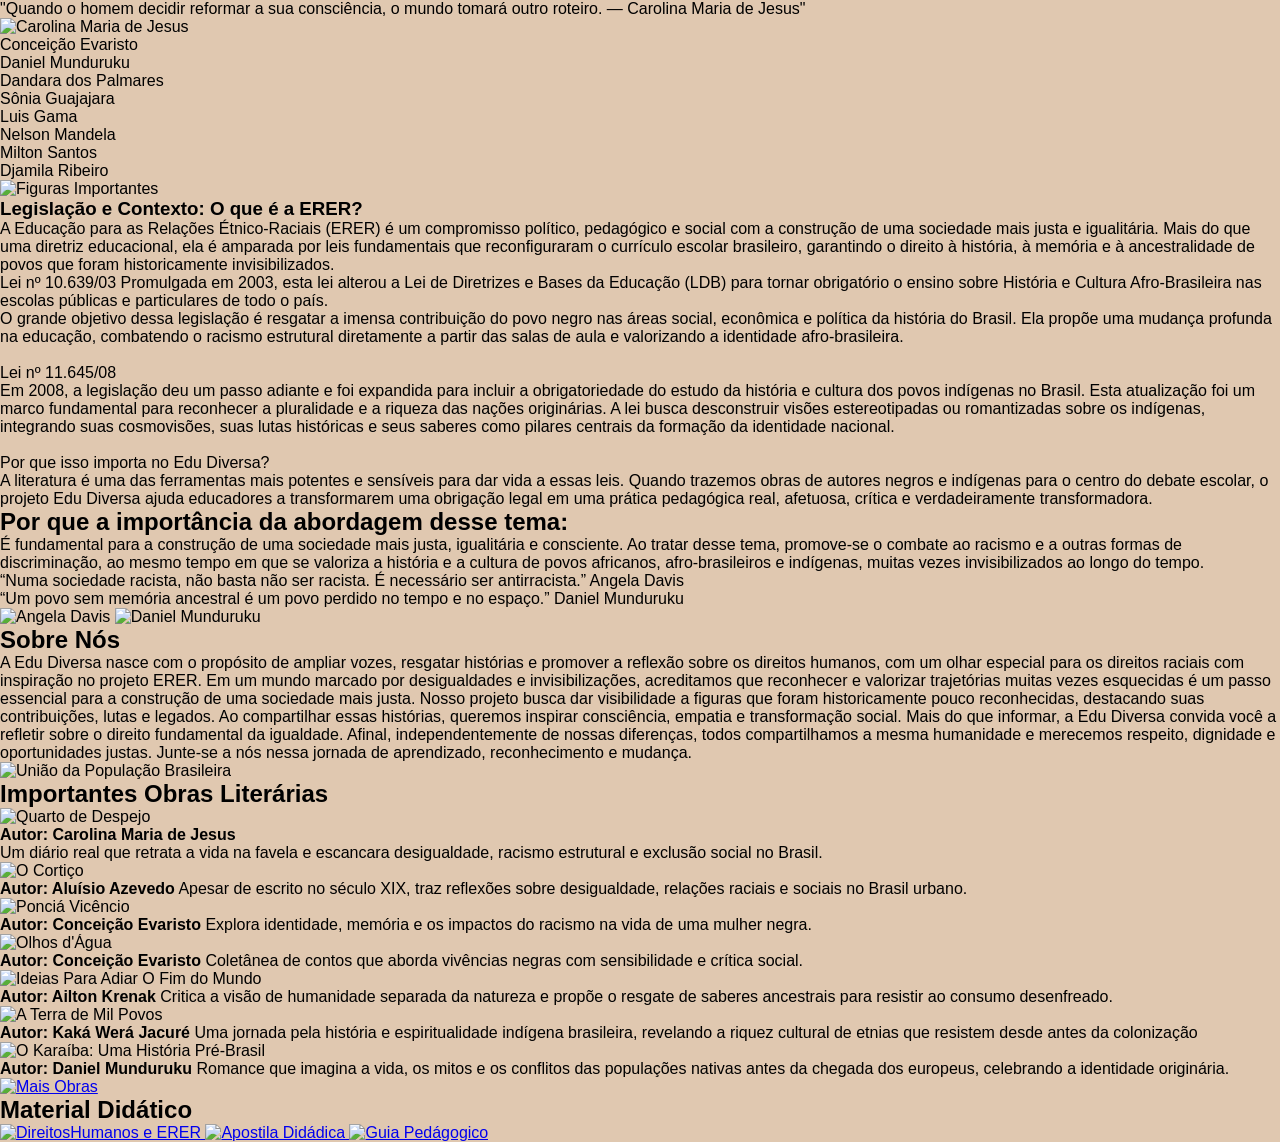
==== bodyerer.html @ 0f67802b "." ====
<!doctype html>
<html lang="pt-br">
  <head>
    <meta charset="UTF-8" />
    <meta name="viewport" content="width=device-width, initial-scale=1.0" />
    <title>Document</title>
    <link rel="stylesheet" href="css/style.css" />
  </head>

  <body>
    <header></header>
    <main>
      <!--Pessoas Importantes-->

      <section class="container">
        <div class="frase">
          <p>
            "Quando o homem decidir reformar a sua consciência, o mundo tomará
            outro roteiro. — Carolina Maria de Jesus"
          </p>
        </div>
<img src="img/carolinamariaavif.avif" alt="Carolina Maria de Jesus" />
        <div class="figurasimportantes">
          <ul class="um">
            <li>Conceição Evaristo</li>
            <li>Daniel Munduruku</li>
            <li>Dandara dos Palmares</li>
            <li>Sônia Guajajara</li>
          </ul>

          <ul class="dois">
            <li>Luis Gama</li>
            <li>Nelson Mandela</li>
            <li>Milton Santos</li>
            <li>Djamila Ribeiro</li>
          </ul>
          <img src="img/figuras-importantes.webp" alt="Figuras Importantes" />
        </div>
      </section>

      <!--Contextualizando-->
      <section class="container">
        <h3>Legislação e Contexto: O que é a ERER?</h3>
        <p>
          A Educação para as Relações Étnico-Raciais (ERER) é um compromisso
          político, pedagógico e social com a construção de uma sociedade mais
          justa e igualitária. Mais do que uma diretriz educacional, ela é
          amparada por leis fundamentais que reconfiguraram o currículo escolar
          brasileiro, garantindo o direito à história, à memória e à
          ancestralidade de povos que foram historicamente invisibilizados.<br />
          Lei nº 10.639/03 Promulgada em 2003, esta lei alterou a Lei de
          Diretrizes e Bases da Educação (LDB) para tornar obrigatório o ensino
          sobre História e Cultura Afro-Brasileira nas escolas públicas e
          particulares de todo o país.<br />
          O grande objetivo dessa legislação é resgatar a imensa contribuição do
          povo negro nas áreas social, econômica e política da história do
          Brasil. Ela propõe uma mudança profunda na educação, combatendo o
          racismo estrutural diretamente a partir das salas de aula e
          valorizando a identidade afro-brasileira.<br /><br />
          Lei nº 11.645/08<br />
          Em 2008, a legislação deu um passo adiante e foi expandida para
          incluir a obrigatoriedade do estudo da história e cultura dos povos
          indígenas no Brasil. Esta atualização foi um marco fundamental para
          reconhecer a pluralidade e a riqueza das nações originárias. A lei
          busca desconstruir visões estereotipadas ou romantizadas sobre os
          indígenas, integrando suas cosmovisões, suas lutas históricas e seus
          saberes como pilares centrais da formação da identidade nacional.<br /><br />
          Por que isso importa no Edu Diversa?<br />
          A literatura é uma das ferramentas mais potentes e sensíveis para dar
          vida a essas leis. Quando trazemos obras de autores negros e indígenas
          para o centro do debate escolar, o projeto Edu Diversa ajuda
          educadores a transformarem uma obrigação legal em uma prática
          pedagógica real, afetuosa, crítica e verdadeiramente transformadora.
        </p>

        <h2 id="abordagem">Por que a importância da abordagem desse tema:</h2>
        <p class="explica">
          É fundamental para a construção de uma sociedade mais justa,
          igualitária e consciente. Ao tratar desse tema, promove-se o combate
          ao racismo e a outras formas de discriminação, ao mesmo tempo em que
          se valoriza a história e a cultura de povos africanos,
          afro-brasileiros e indígenas, muitas vezes invisibilizados ao longo do
          tempo.
        </p>

        <p class="angela">
          “Numa sociedade racista, não basta não ser racista. É necessário ser
          antirracista.” Angela Davis
        </p>
        <p class="daniel">
          “Um povo sem memória ancestral é um povo perdido no tempo e no
          espaço.” Daniel Munduruku
        </p>

        <img src="img/angeladavis.jpg" alt="Angela Davis" />
        <img src="img/danielmunduruku.jpg" alt="Daniel Munduruku" />
      </section>

      <!--Sobre Nós-->
<section class="container">
      <div class="sobreNos">
        <h2>Sobre Nós</h2>
        <p>
          A Edu Diversa nasce com o propósito de ampliar vozes, resgatar
          histórias e promover a reflexão sobre os direitos humanos, com um
          olhar especial para os direitos raciais com inspiração no projeto
          ERER. Em um mundo marcado por desigualdades e invisibilizações,
          acreditamos que reconhecer e valorizar trajetórias muitas vezes
          esquecidas é um passo essencial para a construção de uma sociedade
          mais justa. Nosso projeto busca dar visibilidade a figuras que foram
          historicamente pouco reconhecidas, destacando suas contribuições,
          lutas e legados. Ao compartilhar essas histórias, queremos inspirar
          consciência, empatia e transformação social. Mais do que informar, a
          Edu Diversa convida você a refletir sobre o direito fundamental da
          igualdade. Afinal, independentemente de nossas diferenças, todos
          compartilhamos a mesma humanidade e merecemos respeito, dignidade e
          oportunidades justas. Junte-se a nós nessa jornada de aprendizado,
          reconhecimento e mudança.
        </p>
      </div>

      <img src="img/união.jpg" alt="União da População Brasileira" />
</section>
      <!--Livros-->
<section class="container">
      <h2 id="titulo">Importantes Obras Literárias</h2>
      
        <div class="obras-literarias">
          <div class="imagens-obras">
            <img src="img/image3.jpg" alt="Quarto de Despejo" />
            <p>
              <strong>Autor: Carolina Maria de Jesus</strong><br />
              Um diário real que retrata a vida na favela e escancara
              desigualdade, racismo estrutural e exclusão social no Brasil.
            </p>

            <img src="img/image4.jpg" alt="O Cortiço" />
            <p>
              <strong>Autor: Aluísio Azevedo</strong> Apesar de escrito no
              século XIX, traz reflexões sobre desigualdade, relações raciais e
              sociais no Brasil urbano.
            </p>

            <img src="img/image7.jpg" alt="Ponciá Vicêncio" />
            <p>
              <strong>Autor: Conceição Evaristo</strong> Explora identidade,
              memória e os impactos do racismo na vida de uma mulher negra.
            </p>

            <img src="img/image6.jpg" alt="Olhos d'Água" />
            <p>
              <strong>Autor: Conceição Evaristo</strong> Coletânea de contos que
              aborda vivências negras com sensibilidade e crítica social.
            </p>

            <img src="img/image8.jpg" alt="Ideias Para Adiar O Fim do Mundo" />
            <p>
              <strong>Autor: Ailton Krenak </strong> Critica a visão de
              humanidade separada da natureza e propõe o resgate de saberes
              ancestrais para resistir ao consumo desenfreado.
            </p>

            <img src="img/image9.jpg" alt="A Terra de Mil Povos" />
            <p>
              <strong>Autor: Kaká Werá Jacuré</strong> Uma jornada pela história
              e espiritualidade indígena brasileira, revelando a riquez cultural
              de etnias que resistem desde antes da colonização
            </p>

            <img
              src="img/image10.jpg"
              alt="O Karaíba: Uma História Pré-Brasil"
            />

            <p>
              <strong>Autor: Daniel Munduruku</strong>
              Romance que imagina a vida, os mitos e os conflitos das populações
              nativas antes da chegada dos europeus, celebrando a identidade
              originária.
            </p>

            <a href="#" target="_blank">
              <img src="img/MaisObras.jpg" alt="Mais Obras" />
            </a>
          </div>

          <div class="materialdidatico">
            <h2>Material Didático</h2>

            <a href="#" target="_blank">
              <img
                src="img/Direitos_humanos_ERER.png"
                alt="DireitosHumanos e ERER"
              />
            </a>

            <a href="#" target="_blank">
              <img src="img/Material-didadico.png" alt="Apostila Didádica" />
            </a>

            <a href="#" target="_blank">
              <img src="img/Guia_pedagogico.png" alt="Guia Pedágogico" />
            </a>
          </div>
        </div>
      </section>
    </main>
    <footer></footer>
  </body>
</html>
---- css/style.css ----
@import url('https://fonts.googleapis.com/css2?family=Oswald:wght@200..700&family=Roboto+Slab:wght@100..900&display=swap');

:root {
      --color-black: #000000;
  --color-primary: #C9723C;
  --color-primary-dark: #E0C8B0;
  --color-text-light: rgba(255, 255, 255, 0.85);
  --color-border-light: rgba(255, 255, 255, 0.25);
  --color-overlay: rgba(0, 0, 0, 0.55);
  --color-menu-bg: #C9723C;
  --color-hover: #ffffff;

  --container-width: 92%;
  --container-max-width: 1680px;

  --space-xs: 10px;
  --space-sm: 14px;
  --space-md: 18px;
  --space-lg: 24px;
  --space-xl: 56px;

  --icon-size: 48px;
  --logo-width: 140px;
  --hero-max-width: 980px;
  --line-width: 40px;
  --menu-width: 280px;
  --radius-full: 999px;

  --transition-fast: 0.3s ease;
  --transition-normal: 0.4s ease;

  --icon-size: 36px;
  --space-md: 12px;
}

* {
    margin: 0;
    padding: 0;
    box-sizing: border-box;
}

body {
    font-family: Arial, Helvetica, sans-serif;
    background-color: var(--color-primary-dark);
}

.topo {
    padding: 16px 32px;
  background: linear-gradient(to right,#e2ad8c, #C9723C);
}

.topo-logo{
    display: flex;
    justify-content: center;
    text-align: center;
}

.topo-logo img{
    width: 100px;
}

.topo-social,
.topo-acoes-lista {
    list-style: none;
    display: flex;
    align-items: center;
    padding: 0;
    margin: 0;
    gap: var(--space-xl);
}

.topo-acoes {
    justify-content: flex-end;
    gap: var(--space-sm);
    position: absolute;
    top: 50px;
    right: 80px;
    font-size: 26px;
    cursor:pointer;
    transition: var(--transition-fast);
}

.topo-icone {
    color: #E0C8B0;

}

#topo-icone {
    position: absolute;
    left: -1300px;
    top: 10px;
     font-size: 30px;
}

.topo-icone:hover {
    color: var(--color-hover);
    transform: translateY(2px);
}


/*BANNER*/
.banner {
    background-image: url('../img/Banner.jpg');
    background-position:center;
    background-size: cover;
    background-repeat: no-repeat;
    height: 800px;
    width: 100%;
    display: flex;
    align-items: center;
    justify-content: center;
}

.banner-titulo-destaque {
    color: #E0C8B0;
}

.banner-social{
      justify-content: flex-end;
    gap: var(--space-sm);
    position: absolute;
    bottom: 50px;
    right: 80px;
    font-size: 30px;
    cursor:pointer;
    transition: var(--transition-fast);
    
}

.banner-social-lista {
   list-style: none;
    display: flex;
    align-items: center;
    padding: 0;
    margin: 0;
    gap: var(--space-xl);
}

.banner-icone {
    color: #C9723C;
    border: 2px solid #C9723C;
    border-radius: 50%;
    padding: 5px;
}

.banner-icone:hover {
    color: var(--color-hover);
    transform: translateY(2px);
}
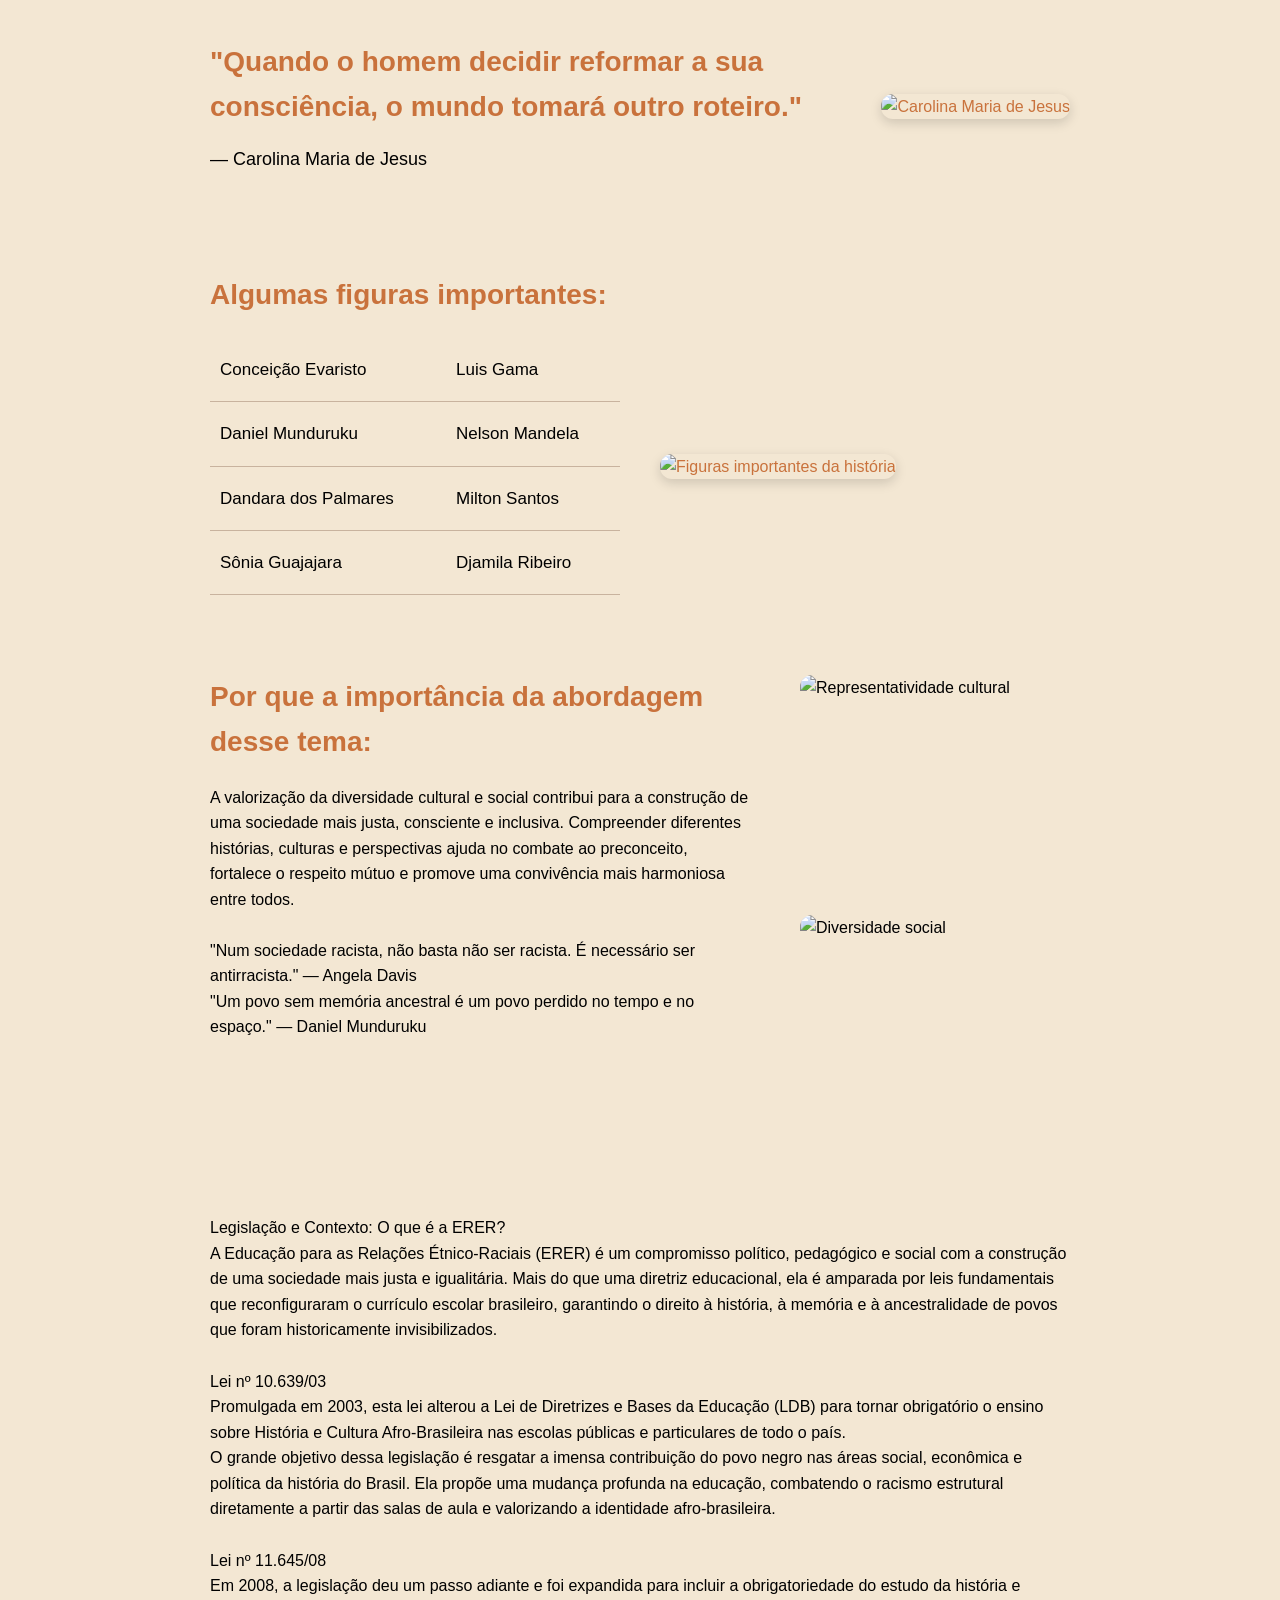
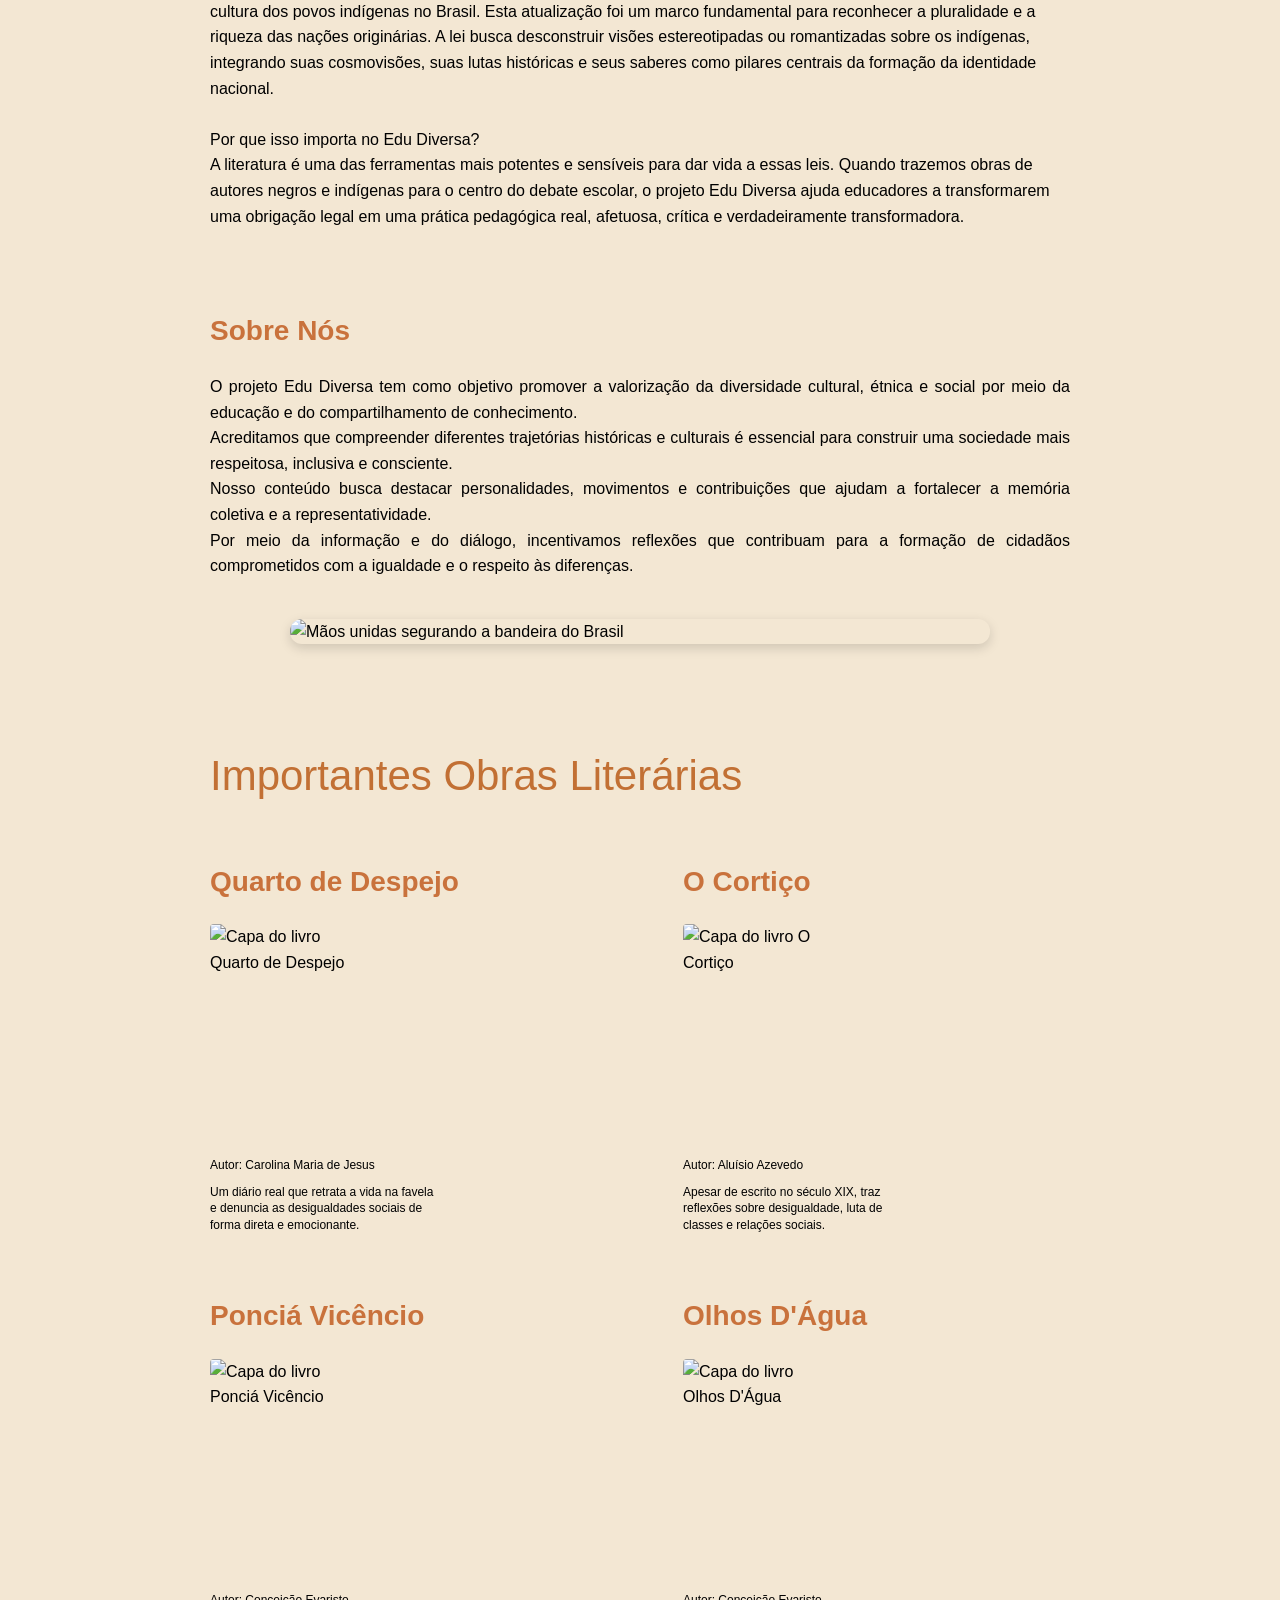
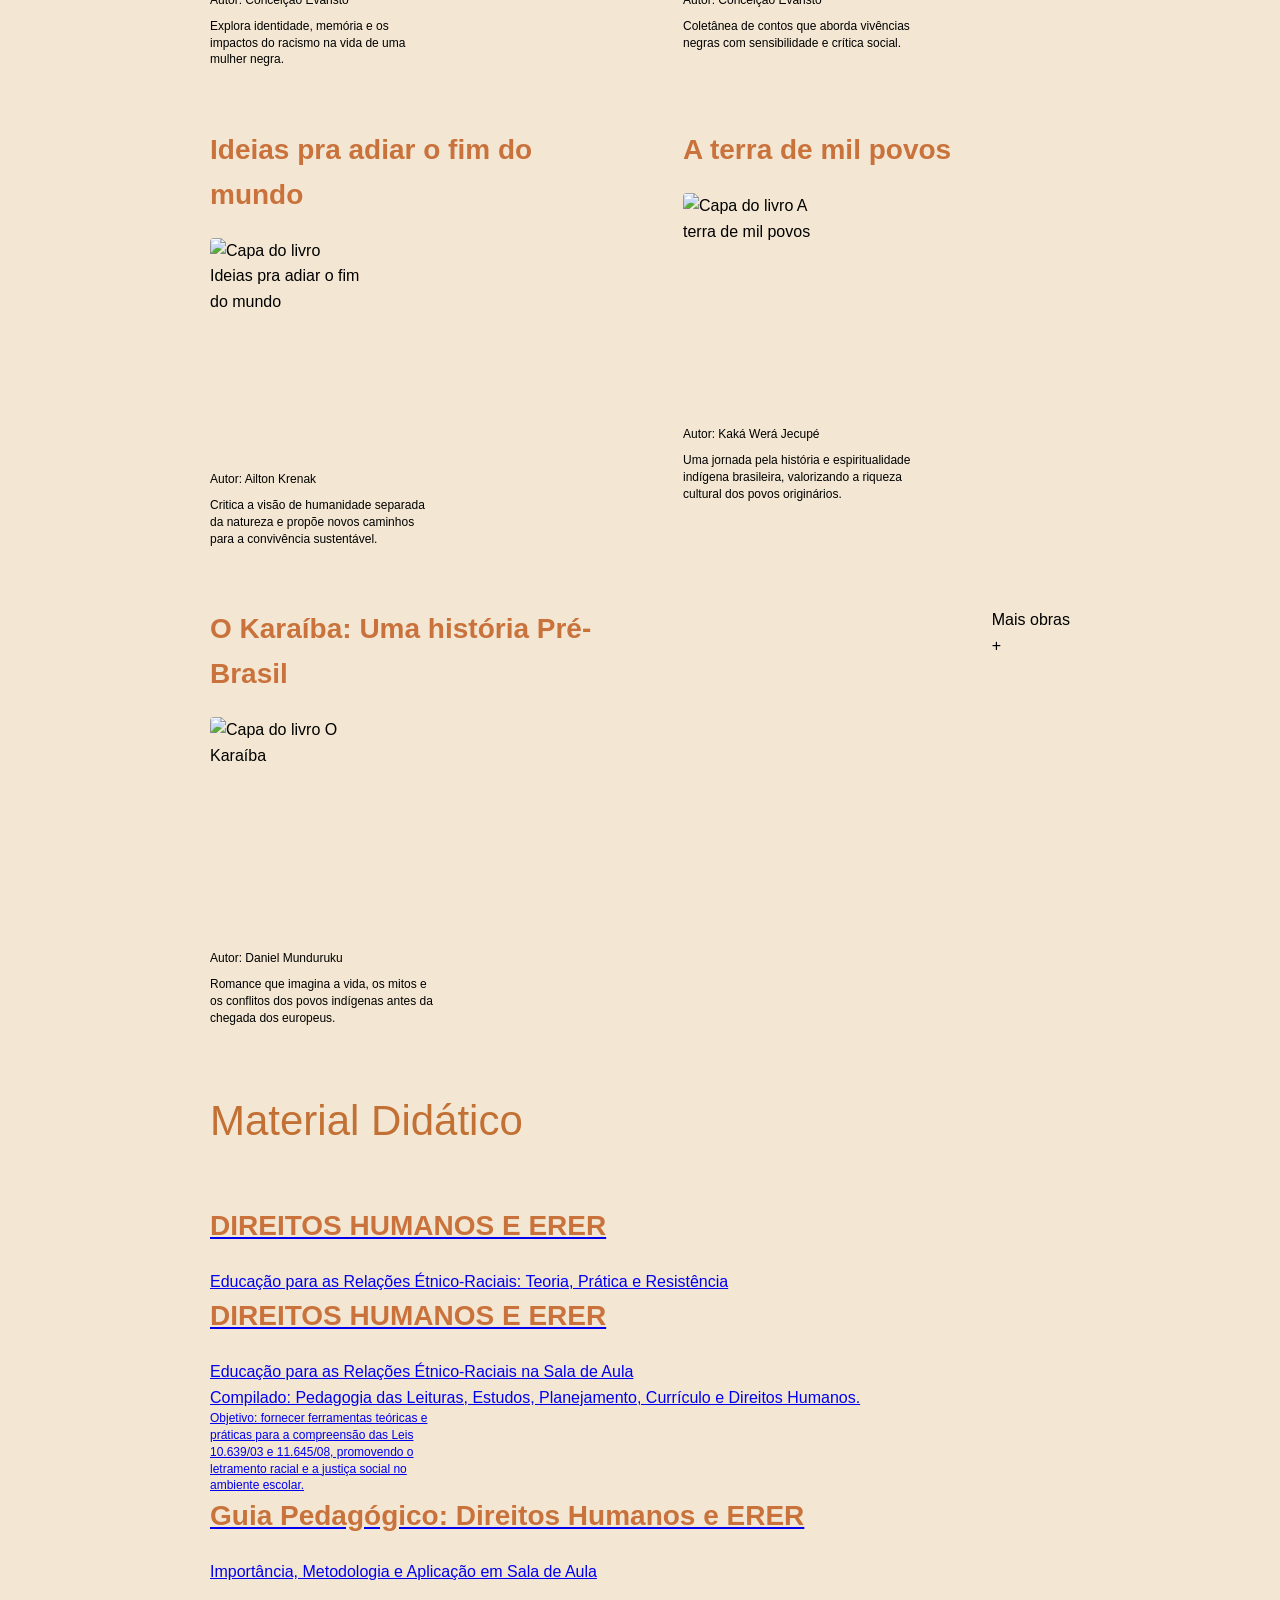
==== commit 8ee8af9c: "arrumando o corpo" ====
--- a/bodyerer.html
+++ b/bodyerer.html
@@ -1,210 +1,367 @@
-<!doctype html>
+<!DOCTYPE html>
 <html lang="pt-br">
-  <head>
-    <meta charset="UTF-8" />
-    <meta name="viewport" content="width=device-width, initial-scale=1.0" />
-    <title>Document</title>
-    <link rel="stylesheet" href="css/style.css" />
-  </head>
-
-  <body>
-    <header></header>
-    <main>
-      <!--Pessoas Importantes-->
-
-      <section class="container">
+<head>
+    <meta charset="UTF-8">
+    <meta name="viewport" content="width=device-width, initial-scale=1.0">
+    <title>ERER</title>
+    <link rel="stylesheet" href="css copy/style.css">
+</head>
+<body>
+
+    <!-- Seção 1 -->
+    <header class="container intro">
         <div class="frase">
-          <p>
-            "Quando o homem decidir reformar a sua consciência, o mundo tomará
-            outro roteiro. — Carolina Maria de Jesus"
-          </p>
-        </div>
-<img src="img/carolinamariaavif.avif" alt="Carolina Maria de Jesus" />
-        <div class="figurasimportantes">
-          <ul class="um">
-            <li>Conceição Evaristo</li>
-            <li>Daniel Munduruku</li>
-            <li>Dandara dos Palmares</li>
-            <li>Sônia Guajajara</li>
-          </ul>
-
-          <ul class="dois">
-            <li>Luis Gama</li>
-            <li>Nelson Mandela</li>
-            <li>Milton Santos</li>
-            <li>Djamila Ribeiro</li>
-          </ul>
-          <img src="img/figuras-importantes.webp" alt="Figuras Importantes" />
-        </div>
-      </section>
-
-      <!--Contextualizando-->
-      <section class="container">
-        <h3>Legislação e Contexto: O que é a ERER?</h3>
+            <p>
+                "Quando o homem decidir reformar a sua consciência,
+                o mundo tomará outro roteiro."
+            </p>
+            <span>— Carolina Maria de Jesus</span>
+        </div>
+
+        <div class="imagem-perfil">
+            <img src="img/carolina.jpg" alt="Carolina Maria de Jesus">
+        </div>
+    </header>
+
+    <!-- Seção 2 -->
+    <section class="container figuras-importantes">
+        <h2>Algumas figuras importantes:</h2>
+
+        <div class="conteudo-figuras">
+
+            <div class="lista-nomes">
+                <table>
+                    <tr>
+                        <td>Conceição Evaristo</td>
+                        <td>Luis Gama</td>
+                    </tr>
+
+                    <tr>
+                        <td>Daniel Munduruku</td>
+                        <td>Nelson Mandela</td>
+                    </tr>
+
+                    <tr>
+                        <td>Dandara dos Palmares</td>
+                        <td>Milton Santos</td>
+                    </tr>
+
+                    <tr>
+                        <td>Sônia Guajajara</td>
+                        <td>Djamila Ribeiro</td>
+                    </tr>
+                </table>
+            </div>
+
+            <div class="mosaico">
+                <img src="img/mosaico.jpg" alt="Figuras importantes da história">
+            </div>
+
+        </div>
+    </section>
+
+    <!-- Seção 3 -->
+    <section class="importancia">
+        <div class="container conteudo-importancia">
+
+            <div class="texto-importancia">
+
+                <h2>Por que a importância da abordagem desse tema:</h2>
+
+                <p>
+                    A valorização da diversidade cultural e social contribui para a
+                    construção de uma sociedade mais justa, consciente e inclusiva.
+                    Compreender diferentes histórias, culturas e perspectivas ajuda
+                    no combate ao preconceito, fortalece o respeito mútuo e promove
+                    uma convivência mais harmoniosa entre todos.
+                </p>
+
+                <blockquote>
+                    "Num sociedade racista, não basta não ser racista.
+                    É necessário ser antirracista."
+                    <span>— Angela Davis</span>
+                </blockquote>
+
+                <blockquote>
+                    "Um povo sem memória ancestral é um povo perdido
+                    no tempo e no espaço."
+                    <span>— Daniel Munduruku</span>
+                </blockquote>
+
+            </div>
+
+            <div class="imagens-importancia">
+                <img src="img/imagem1.jpg" alt="Representatividade cultural">
+                <img src="img/imagem2.jpg" alt="Diversidade social">
+            </div>
+
+        </div>
+    </section>
+
+    <!--Contextualizando-->
+
+
+<section class="container">
+    <section class="importancia">
+    <p>
+        Legislação e Contexto: O que é a ERER?<br>
+        A Educação para as Relações Étnico-Raciais (ERER) é um compromisso político, pedagógico e social com a construção de uma sociedade mais justa e igualitária. Mais do que uma diretriz educacional, ela é amparada por leis fundamentais que reconfiguraram o currículo escolar brasileiro, garantindo o direito à história, à memória e à ancestralidade de povos que foram historicamente invisibilizados.<br><br>
+        Lei nº 10.639/03<br>
+        Promulgada em 2003, esta lei alterou a Lei de Diretrizes e Bases da Educação (LDB) para tornar obrigatório o ensino sobre História e Cultura Afro-Brasileira nas escolas públicas e particulares de todo o país.<br>
+        O grande objetivo dessa legislação é resgatar a imensa contribuição do povo negro nas áreas social, econômica e política da história do Brasil. Ela propõe uma mudança profunda na educação, combatendo o racismo estrutural diretamente a partir das salas de aula e valorizando a identidade afro-brasileira.<br><br>
+        Lei nº 11.645/08<br>
+        Em 2008, a legislação deu um passo adiante e foi expandida para incluir a obrigatoriedade do estudo da história e cultura dos povos indígenas no Brasil.
+        Esta atualização foi um marco fundamental para reconhecer a pluralidade e a riqueza das nações originárias. A lei busca desconstruir visões estereotipadas ou romantizadas sobre os indígenas, integrando suas cosmovisões, suas lutas históricas e seus saberes como pilares centrais da formação da identidade nacional.<br><br>
+        Por que isso importa no Edu Diversa?<br>
+        A literatura é uma das ferramentas mais potentes e sensíveis para dar vida a essas leis. Quando trazemos obras de autores negros e indígenas para o centro do debate escolar, o projeto Edu Diversa ajuda educadores a transformarem uma obrigação legal em uma prática pedagógica real, afetuosa, crítica e verdadeiramente transformadora.
+    </p>
+    </section>
+</section>
+
+    <!-- Seção 4 -->
+    <section class="container sobre-nos">
+
+        <h2>Sobre Nós</h2>
+
         <p>
-          A Educação para as Relações Étnico-Raciais (ERER) é um compromisso
-          político, pedagógico e social com a construção de uma sociedade mais
-          justa e igualitária. Mais do que uma diretriz educacional, ela é
-          amparada por leis fundamentais que reconfiguraram o currículo escolar
-          brasileiro, garantindo o direito à história, à memória e à
-          ancestralidade de povos que foram historicamente invisibilizados.<br />
-          Lei nº 10.639/03 Promulgada em 2003, esta lei alterou a Lei de
-          Diretrizes e Bases da Educação (LDB) para tornar obrigatório o ensino
-          sobre História e Cultura Afro-Brasileira nas escolas públicas e
-          particulares de todo o país.<br />
-          O grande objetivo dessa legislação é resgatar a imensa contribuição do
-          povo negro nas áreas social, econômica e política da história do
-          Brasil. Ela propõe uma mudança profunda na educação, combatendo o
-          racismo estrutural diretamente a partir das salas de aula e
-          valorizando a identidade afro-brasileira.<br /><br />
-          Lei nº 11.645/08<br />
-          Em 2008, a legislação deu um passo adiante e foi expandida para
-          incluir a obrigatoriedade do estudo da história e cultura dos povos
-          indígenas no Brasil. Esta atualização foi um marco fundamental para
-          reconhecer a pluralidade e a riqueza das nações originárias. A lei
-          busca desconstruir visões estereotipadas ou romantizadas sobre os
-          indígenas, integrando suas cosmovisões, suas lutas históricas e seus
-          saberes como pilares centrais da formação da identidade nacional.<br /><br />
-          Por que isso importa no Edu Diversa?<br />
-          A literatura é uma das ferramentas mais potentes e sensíveis para dar
-          vida a essas leis. Quando trazemos obras de autores negros e indígenas
-          para o centro do debate escolar, o projeto Edu Diversa ajuda
-          educadores a transformarem uma obrigação legal em uma prática
-          pedagógica real, afetuosa, crítica e verdadeiramente transformadora.
+            O projeto Edu Diversa tem como objetivo promover a valorização da
+            diversidade cultural, étnica e social por meio da educação e do
+            compartilhamento de conhecimento.
         </p>
 
-        <h2 id="abordagem">Por que a importância da abordagem desse tema:</h2>
-        <p class="explica">
-          É fundamental para a construção de uma sociedade mais justa,
-          igualitária e consciente. Ao tratar desse tema, promove-se o combate
-          ao racismo e a outras formas de discriminação, ao mesmo tempo em que
-          se valoriza a história e a cultura de povos africanos,
-          afro-brasileiros e indígenas, muitas vezes invisibilizados ao longo do
-          tempo.
+        <p>
+            Acreditamos que compreender diferentes trajetórias históricas e
+            culturais é essencial para construir uma sociedade mais respeitosa,
+            inclusiva e consciente.
         </p>
 
-        <p class="angela">
-          “Numa sociedade racista, não basta não ser racista. É necessário ser
-          antirracista.” Angela Davis
+        <p>
+            Nosso conteúdo busca destacar personalidades, movimentos e
+            contribuições que ajudam a fortalecer a memória coletiva e a
+            representatividade.
         </p>
-        <p class="daniel">
-          “Um povo sem memória ancestral é um povo perdido no tempo e no
-          espaço.” Daniel Munduruku
+
+        <p>
+            Por meio da informação e do diálogo, incentivamos reflexões que
+            contribuam para a formação de cidadãos comprometidos com a igualdade
+            e o respeito às diferenças.
         </p>
 
-        <img src="img/angeladavis.jpg" alt="Angela Davis" />
-        <img src="img/danielmunduruku.jpg" alt="Daniel Munduruku" />
-      </section>
-
-      <!--Sobre Nós-->
-<section class="container">
-      <div class="sobreNos">
-        <h2>Sobre Nós</h2>
-        <p>
-          A Edu Diversa nasce com o propósito de ampliar vozes, resgatar
-          histórias e promover a reflexão sobre os direitos humanos, com um
-          olhar especial para os direitos raciais com inspiração no projeto
-          ERER. Em um mundo marcado por desigualdades e invisibilizações,
-          acreditamos que reconhecer e valorizar trajetórias muitas vezes
-          esquecidas é um passo essencial para a construção de uma sociedade
-          mais justa. Nosso projeto busca dar visibilidade a figuras que foram
-          historicamente pouco reconhecidas, destacando suas contribuições,
-          lutas e legados. Ao compartilhar essas histórias, queremos inspirar
-          consciência, empatia e transformação social. Mais do que informar, a
-          Edu Diversa convida você a refletir sobre o direito fundamental da
-          igualdade. Afinal, independentemente de nossas diferenças, todos
-          compartilhamos a mesma humanidade e merecemos respeito, dignidade e
-          oportunidades justas. Junte-se a nós nessa jornada de aprendizado,
-          reconhecimento e mudança.
-        </p>
-      </div>
-
-      <img src="img/união.jpg" alt="União da População Brasileira" />
-</section>
-      <!--Livros-->
-<section class="container">
-      <h2 id="titulo">Importantes Obras Literárias</h2>
-      
-        <div class="obras-literarias">
-          <div class="imagens-obras">
-            <img src="img/image3.jpg" alt="Quarto de Despejo" />
-            <p>
-              <strong>Autor: Carolina Maria de Jesus</strong><br />
-              Um diário real que retrata a vida na favela e escancara
-              desigualdade, racismo estrutural e exclusão social no Brasil.
-            </p>
-
-            <img src="img/image4.jpg" alt="O Cortiço" />
-            <p>
-              <strong>Autor: Aluísio Azevedo</strong> Apesar de escrito no
-              século XIX, traz reflexões sobre desigualdade, relações raciais e
-              sociais no Brasil urbano.
-            </p>
-
-            <img src="img/image7.jpg" alt="Ponciá Vicêncio" />
-            <p>
-              <strong>Autor: Conceição Evaristo</strong> Explora identidade,
-              memória e os impactos do racismo na vida de uma mulher negra.
-            </p>
-
-            <img src="img/image6.jpg" alt="Olhos d'Água" />
-            <p>
-              <strong>Autor: Conceição Evaristo</strong> Coletânea de contos que
-              aborda vivências negras com sensibilidade e crítica social.
-            </p>
-
-            <img src="img/image8.jpg" alt="Ideias Para Adiar O Fim do Mundo" />
-            <p>
-              <strong>Autor: Ailton Krenak </strong> Critica a visão de
-              humanidade separada da natureza e propõe o resgate de saberes
-              ancestrais para resistir ao consumo desenfreado.
-            </p>
-
-            <img src="img/image9.jpg" alt="A Terra de Mil Povos" />
-            <p>
-              <strong>Autor: Kaká Werá Jacuré</strong> Uma jornada pela história
-              e espiritualidade indígena brasileira, revelando a riquez cultural
-              de etnias que resistem desde antes da colonização
-            </p>
-
-            <img
-              src="img/image10.jpg"
-              alt="O Karaíba: Uma História Pré-Brasil"
-            />
-
-            <p>
-              <strong>Autor: Daniel Munduruku</strong>
-              Romance que imagina a vida, os mitos e os conflitos das populações
-              nativas antes da chegada dos europeus, celebrando a identidade
-              originária.
-            </p>
-
-            <a href="#" target="_blank">
-              <img src="img/MaisObras.jpg" alt="Mais Obras" />
+        <div class="imagem-final">
+            <img src="img/brasil-diversidade.jpg"
+                alt="Mãos unidas segurando a bandeira do Brasil">
+        </div>
+
+    </section>
+
+    <section class="container">
+
+        <h1>Importantes Obras Literárias</h1>
+
+        <section class="catalogo">
+
+            <!-- Livro 1 -->
+            <article class="livro">
+                <h2>Quarto de Despejo</h2>
+
+                <img src="img/quarto-de-despejo.jpg" alt="Capa do livro Quarto de Despejo">
+
+                <p class="autor">
+                    Autor: Carolina Maria de Jesus
+                </p>
+
+                <p class="descricao">
+                    Um diário real que retrata a vida na favela e denuncia
+                    as desigualdades sociais de forma direta e emocionante.
+                </p>
+            </article>
+
+            <!-- Livro 2 -->
+            <article class="livro">
+                <h2>O Cortiço</h2>
+
+                <img src="img/o-cortico.jpg" alt="Capa do livro O Cortiço">
+
+                <p class="autor">
+                    Autor: Aluísio Azevedo
+                </p>
+
+                <p class="descricao">
+                    Apesar de escrito no século XIX, traz reflexões sobre
+                    desigualdade, luta de classes e relações sociais.
+                </p>
+            </article>
+
+            <!-- Livro 3 -->
+            <article class="livro">
+                <h2>Ponciá Vicêncio</h2>
+
+                <img src="img/poncia-vicencio.jpg" alt="Capa do livro Ponciá Vicêncio">
+
+                <p class="autor">
+                    Autor: Conceição Evaristo
+                </p>
+
+                <p class="descricao">
+                    Explora identidade, memória e os impactos do racismo
+                    na vida de uma mulher negra.
+                </p>
+            </article>
+
+            <!-- Livro 4 -->
+            <article class="livro">
+                <h2>Olhos D'Água</h2>
+
+                <img src="img/olhos-dagua.jpg" alt="Capa do livro Olhos D'Água">
+
+                <p class="autor">
+                    Autor: Conceição Evaristo
+                </p>
+
+                <p class="descricao">
+                    Coletânea de contos que aborda vivências negras com
+                    sensibilidade e crítica social.
+                </p>
+            </article>
+
+            <!-- Livro 5 -->
+            <article class="livro">
+                <h2>Ideias pra adiar o fim do mundo</h2>
+
+                <img src="img/ideias-fim-do-mundo.jpg" alt="Capa do livro Ideias pra adiar o fim do mundo">
+
+                <p class="autor">
+                    Autor: Ailton Krenak
+                </p>
+
+                <p class="descricao">
+                    Critica a visão de humanidade separada da natureza e
+                    propõe novos caminhos para a convivência sustentável.
+                </p>
+            </article>
+
+            <!-- Livro 6 -->
+            <article class="livro">
+                <h2>A terra de mil povos</h2>
+
+                <img src="img/terra-de-mil-povos.jpg" alt="Capa do livro A terra de mil povos">
+
+                <p class="autor">
+                    Autor: Kaká Werá Jecupé
+                </p>
+
+                <p class="descricao">
+                    Uma jornada pela história e espiritualidade indígena
+                    brasileira, valorizando a riqueza cultural dos povos originários.
+                </p>
+            </article>
+
+            <!-- Livro 7 -->
+            <article class="livro">
+                <h2>O Karaíba: Uma história Pré-Brasil</h2>
+
+                <img src="img/o-karaiba.jpg" alt="Capa do livro O Karaíba">
+
+                <p class="autor">
+                    Autor: Daniel Munduruku
+                </p>
+
+                <p class="descricao">
+                    Romance que imagina a vida, os mitos e os conflitos dos
+                    povos indígenas antes da chegada dos europeus.
+                </p>
+            </article>
+
+            <!-- Card Mais Obras -->
+            <div class="mais-obras">
+                <span>Mais obras</span>
+                <div class="icone">+</div>
+            </div>
+
+        </section>
+
+
+       <h1>Material Didático</h1>
+
+        <section class="cards-superiores">
+
+            <!-- CARD 1 -->
+            <a href="material1.pdf" class="card-link">
+
+                <div class="card-esquerdo">
+
+                    <div class="borda-roxa">
+
+                        <h2>DIREITOS HUMANOS E ERER</h2>
+
+                        <p class="subtitulo-roxo">
+                            Educação para as Relações Étnico-Raciais:
+                            Teoria, Prática e Resistência
+                        </p>
+
+                    </div>
+
+                </div>
+
             </a>
-          </div>
-
-          <div class="materialdidatico">
-            <h2>Material Didático</h2>
-
-            <a href="#" target="_blank">
-              <img
-                src="img/Direitos_humanos_ERER.png"
-                alt="DireitosHumanos e ERER"
-              />
+
+            <!-- CARD 2 -->
+            <a href="material2.pdf" class="card-link">
+
+                <div class="card-direito">
+
+                    <h2>DIREITOS HUMANOS E ERER</h2>
+
+                    <div class="linha"></div>
+
+                    <p class="texto-laranja">
+                        Educação para as Relações Étnico-Raciais
+                        na Sala de Aula
+                    </p>
+
+                    <p class="texto-azul">
+                        Compilado: Pedagogia das Leituras,
+                        Estudos, Planejamento, Currículo e
+                        Direitos Humanos.
+                    </p>
+
+                    <p class="descricao">
+                        Objetivo: fornecer ferramentas teóricas e
+                        práticas para a compreensão das Leis
+                        10.639/03 e 11.645/08, promovendo o
+                        letramento racial e a justiça social
+                        no ambiente escolar.
+                    </p>
+
+                </div>
+
             </a>
 
-            <a href="#" target="_blank">
-              <img src="img/Material-didadico.png" alt="Apostila Didádica" />
+        </section>
+
+        <!-- CARD CENTRAL -->
+        <section class="secao-central">
+
+            <a href="guia-pedagogico.pdf" class="card-guia">
+
+                <div class="card-central">
+
+                    <h2>
+                        Guia Pedagógico: Direitos Humanos e ERER
+                    </h2>
+
+                    <p>
+                        Importância, Metodologia e Aplicação
+                        em Sala de Aula
+                    </p>
+
+                </div>
+
             </a>
 
-            <a href="#" target="_blank">
-              <img src="img/Guia_pedagogico.png" alt="Guia Pedágogico" />
-            </a>
-          </div>
-        </div>
-      </section>
-    </main>
-    <footer></footer>
-  </body>
-</html>
+        </section>
+
+    </section>
+
+</body>
+</html>
--- a/css copy/style.css
+++ b/css copy/style.css
@@ -0,0 +1,274 @@
+/* Reset */
+
+* {
+    margin: 0;
+    padding: 0;
+    box-sizing: border-box;
+}
+
+/* Estilo geral */
+
+body {
+    font-family: Arial, Helvetica, sans-serif;
+    background-color: #f3e7d3;
+    color: #C9723C;
+    line-height: 1.6;
+}
+
+.p {
+    color: #000;
+}
+.container {
+    max-width: 900px;
+    margin: 0 auto;
+    padding: 40px 20px;
+}
+
+/* Títulos */
+
+h2 {
+    color: #C9723C;
+    margin-bottom: 20px;
+    font-size: 28px;
+    font-weight: bold;
+}
+
+/* ====================
+   SEÇÃO 1
+==================== */
+
+.intro {
+    display: flex;
+    justify-content: space-between;
+    align-items: center;
+    gap: 60px;
+}
+
+.frase {
+    flex: 1;
+}
+
+.frase p {
+    font-size: 28px;
+    font-weight: bold;
+    margin-bottom: 15px;
+}
+
+.frase span {
+    font-size: 18px;
+    color: #000;
+}
+
+.imagem-perfil img {
+    width: 450px;
+    height: 340px;
+    object-fit: cover;
+    border-radius: 12px;
+    box-shadow: 0 4px 12px rgba(0, 0, 0, 0.15);
+}
+
+/* ====================
+   SEÇÃO 2
+==================== */
+
+.figuras-importantes {
+    margin-top: 20px;
+}
+
+.conteudo-figuras {
+    display: flex;
+    justify-content: space-between;
+    align-items: center;
+    gap: 40px;
+}
+
+.lista-nomes {
+    flex: 1;
+    color: #000;
+}
+
+.lista-nomes table {
+    width: 100%;
+    border-collapse: collapse;
+}
+
+.lista-nomes td {
+    padding: 18px 10px;
+    border-bottom: 1px solid #c8b39e;
+    font-size: 17px;
+}
+
+.mosaico {
+    flex: 1;
+}
+
+.mosaico img {
+    width: 100%;
+    border-radius: 12px;
+    box-shadow: 0 4px 12px rgba(0, 0, 0, 0.15);
+}
+
+/* ====================
+   SEÇÃO 3
+==================== */
+
+.importancia {
+    color: #000000;
+}
+
+.conteudo-importancia {
+    display: flex;
+    justify-content: space-between;
+    align-items: flex-start;
+    gap: 50px;
+}
+
+.texto-importancia {
+    flex: 2;
+}
+
+.texto-importancia h2 {
+    color: #C9723C;
+}
+
+.texto-importancia p {
+    margin-bottom: 25px;
+}
+
+.citacoes {
+    margin-top: 20px;
+    padding-left: 15px;
+    border-left: 4px solid #d6b48c;
+    font-style: italic;
+}
+
+.citacoes span {
+    display: block;
+    margin-top: 10px;
+    font-weight: bold;
+}
+
+.imagens-importancia {
+    flex: 1;
+    display: flex;
+    flex-direction: column;
+    gap: 20px;
+}
+
+.imagens-importancia img {
+    width: 100%;
+    height: 220px;
+    object-fit: cover;
+    border-radius: 12px;
+}
+
+.legislacao {
+    color: #000;
+}
+
+.legislacao h2 {
+    color: #C9723C;
+}
+
+.lg {
+    color: #000;
+}
+/* ====================
+   SEÇÃO 4
+==================== */
+
+.sobre-nos, .nos {
+    margin-bottom: 18px;
+    text-align: justify;
+    color: #000;
+}
+
+.imagem-final {
+    display: flex;
+    justify-content: center;
+    margin-top: 40px;
+}
+
+.imagem-final img {
+    width: 100%;
+    max-width: 700px;
+    border-radius: 12px;
+    box-shadow: 0 4px 12px rgba(0, 0, 0, 0.15);
+}
+
+h1{
+    color: #c27034;
+    font-size: 42px;
+    margin-bottom: 50px;
+    font-family: Impact, Arial Black, sans-serif;
+    font-weight: normal;
+}
+
+/* CATÁLOGO */
+
+.catalogo{
+    display: flex;
+    flex-wrap: wrap;
+    justify-content: space-between;
+    color: #000;
+}
+
+/* LIVROS */
+
+.livro{
+    width: 45%;
+    margin-bottom: 60px;
+    display: flex;
+    flex-direction: column;
+}
+
+.livro h2 h3{
+    font-size: 28px;
+    font-family: Impact, Arial Black, sans-serif;
+    margin-bottom: 15px;
+    line-height: 1.1;
+}
+
+.livro img{
+    width: 150px;
+    height: 220px;
+    object-fit: cover;
+    border-radius: 4px;
+    margin-bottom: 12px;
+}
+
+.autor {
+    font-size: 12px;
+    margin-bottom: 8px;
+}
+
+.descricao{
+    font-size: 12px;
+    line-height: 1.4;
+    max-width: 230px;
+}
+
+/*MATERIAIS DIÁTICOS*/
+
+.materiais{
+    display: flex;
+    flex-direction: column;
+    align-items: center;
+    gap: 50px;
+    margin: 60px 0;
+}
+
+.materiais a{
+    text-decoration: none;
+}
+
+.materiais img{
+    width: 280px;
+    border-radius: 10px;
+    box-shadow: 0 4px 12px rgba(0,0,0,0.15);
+    transition: 0.3s;
+}
+
+.materiais img:hover{
+    transform: scale(1.03);
+}
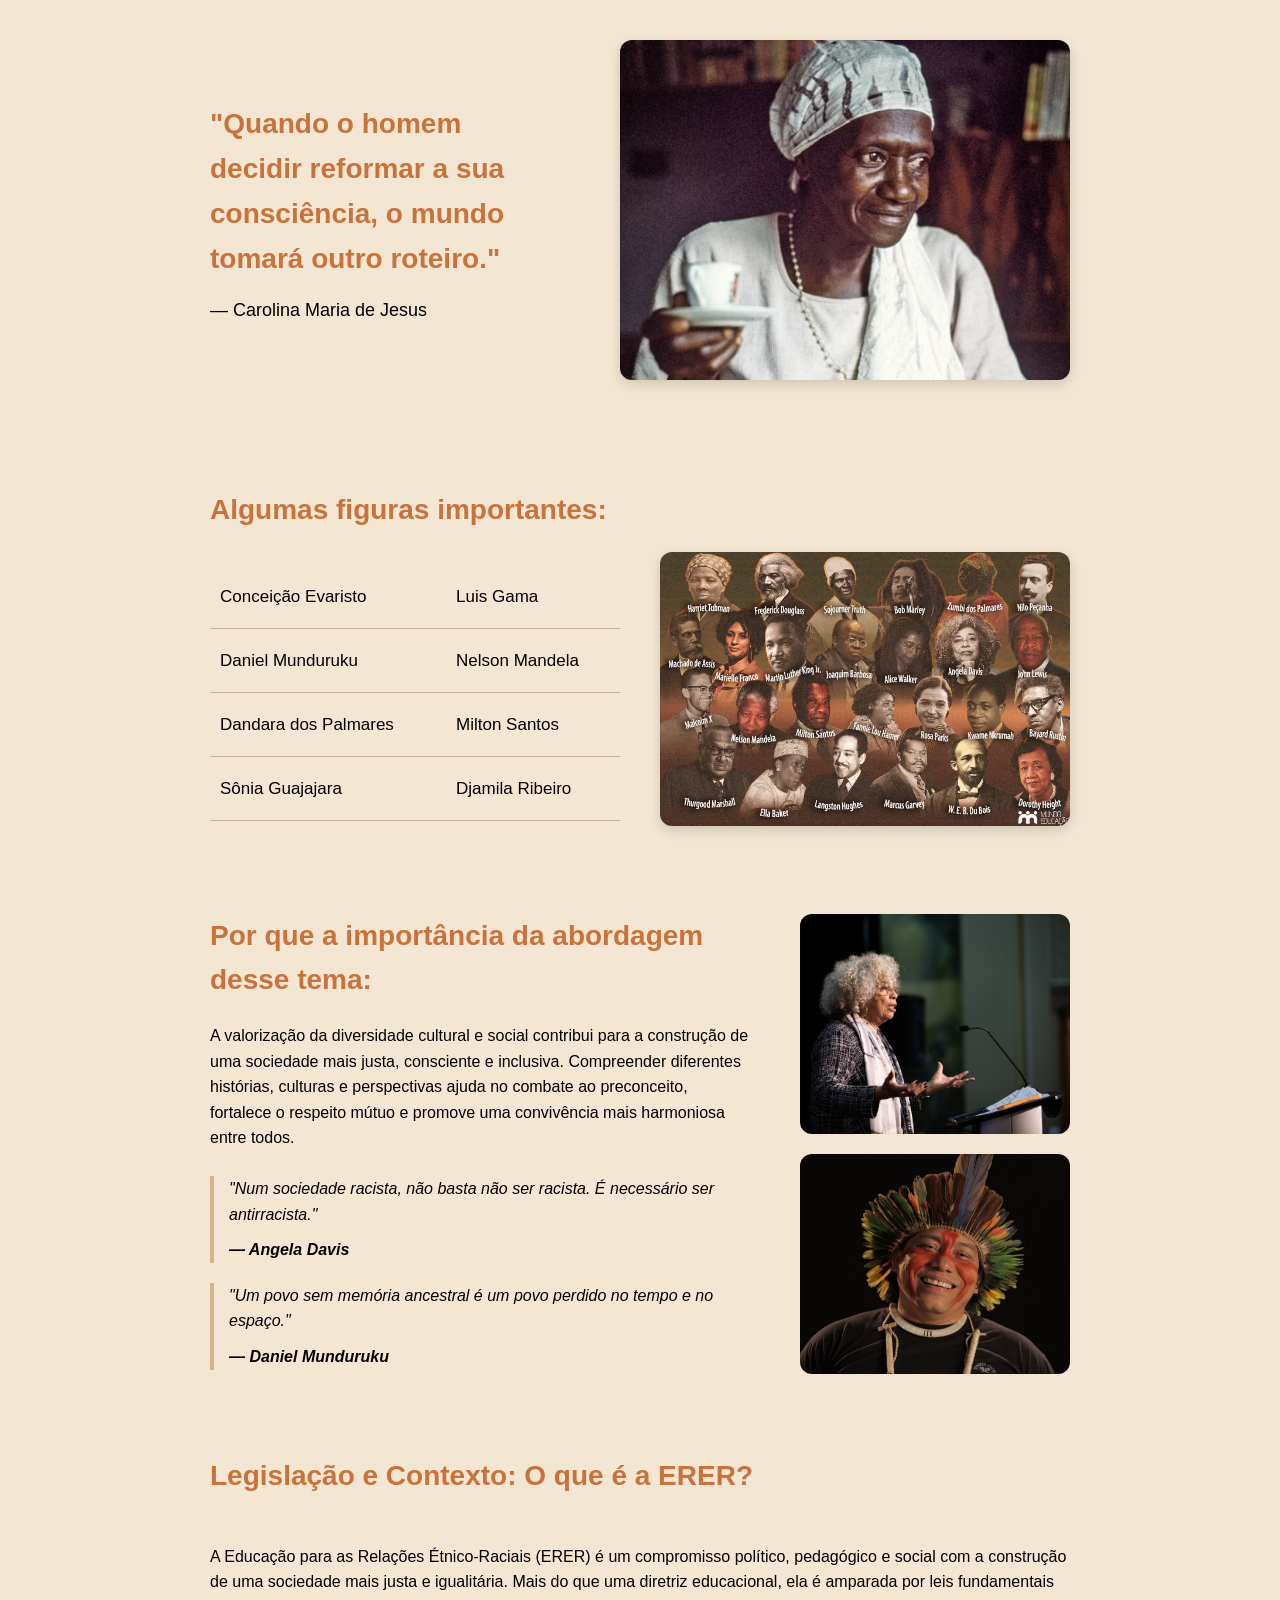
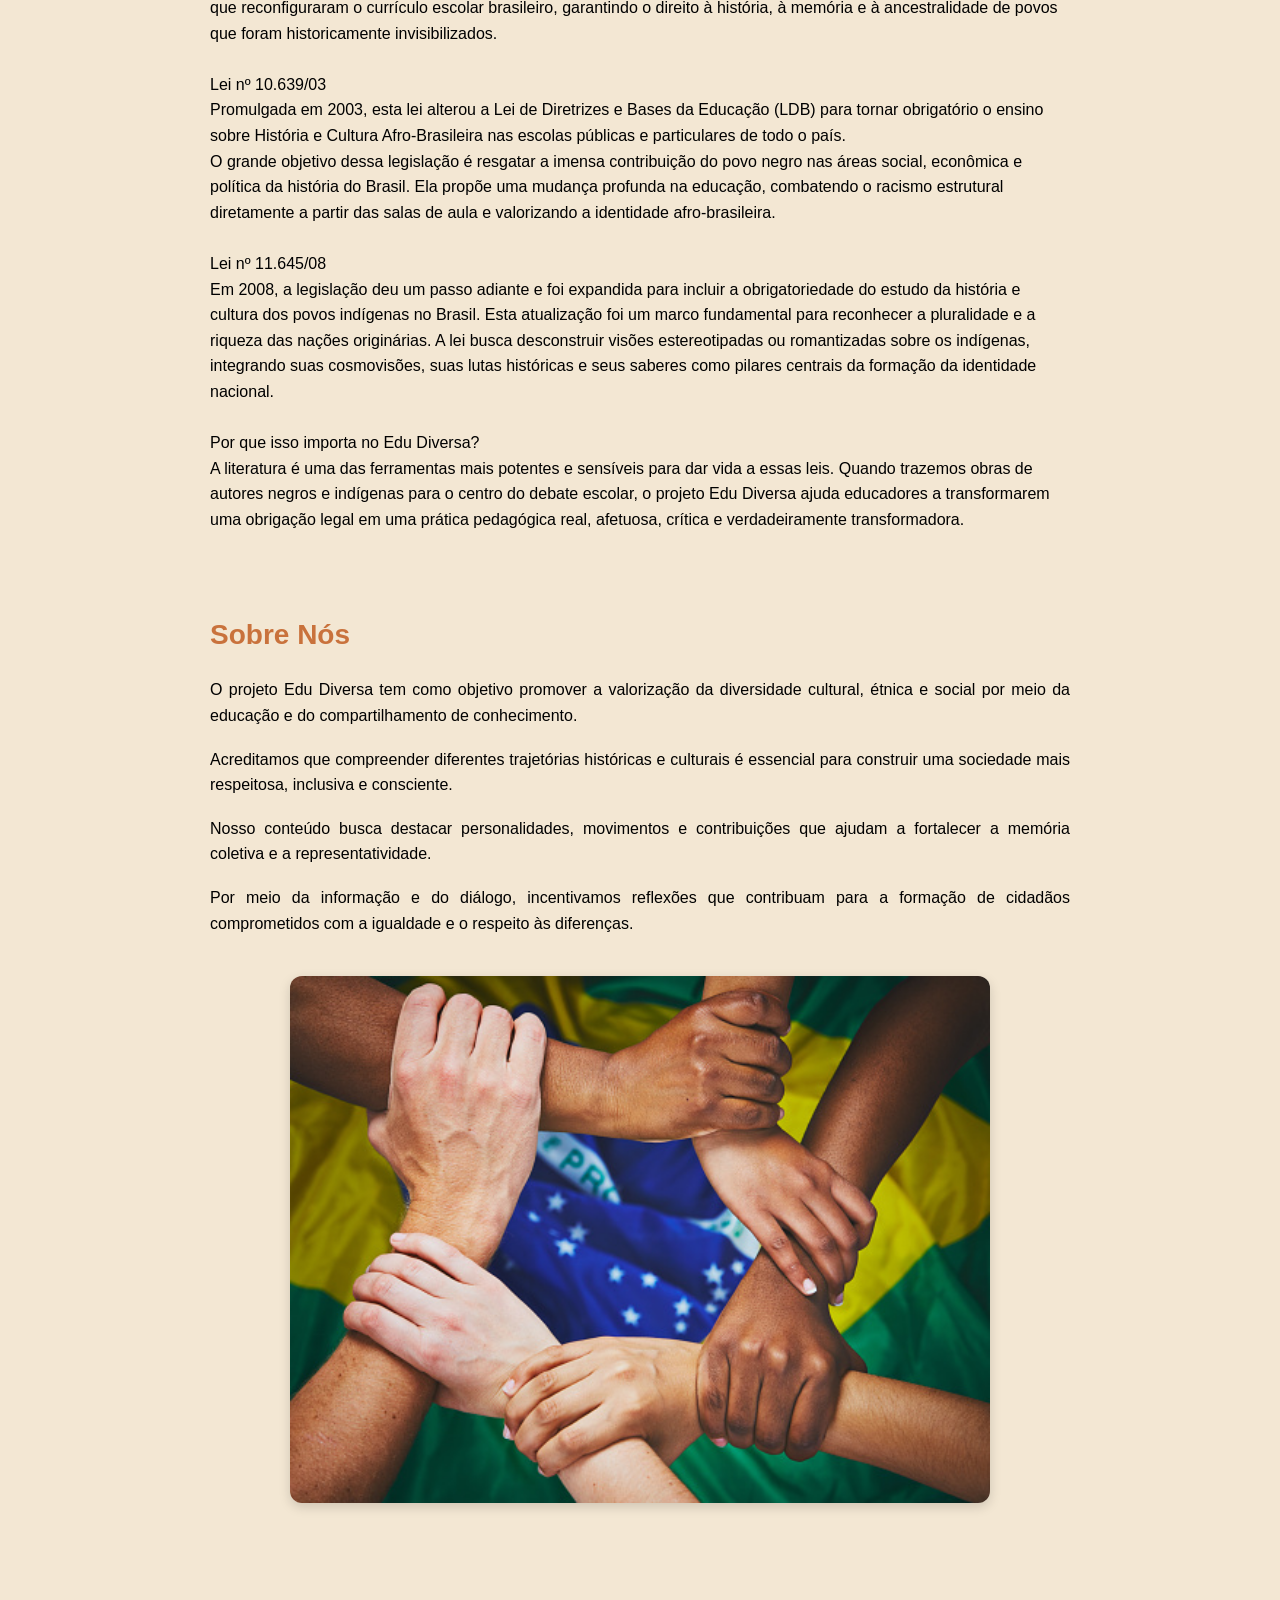
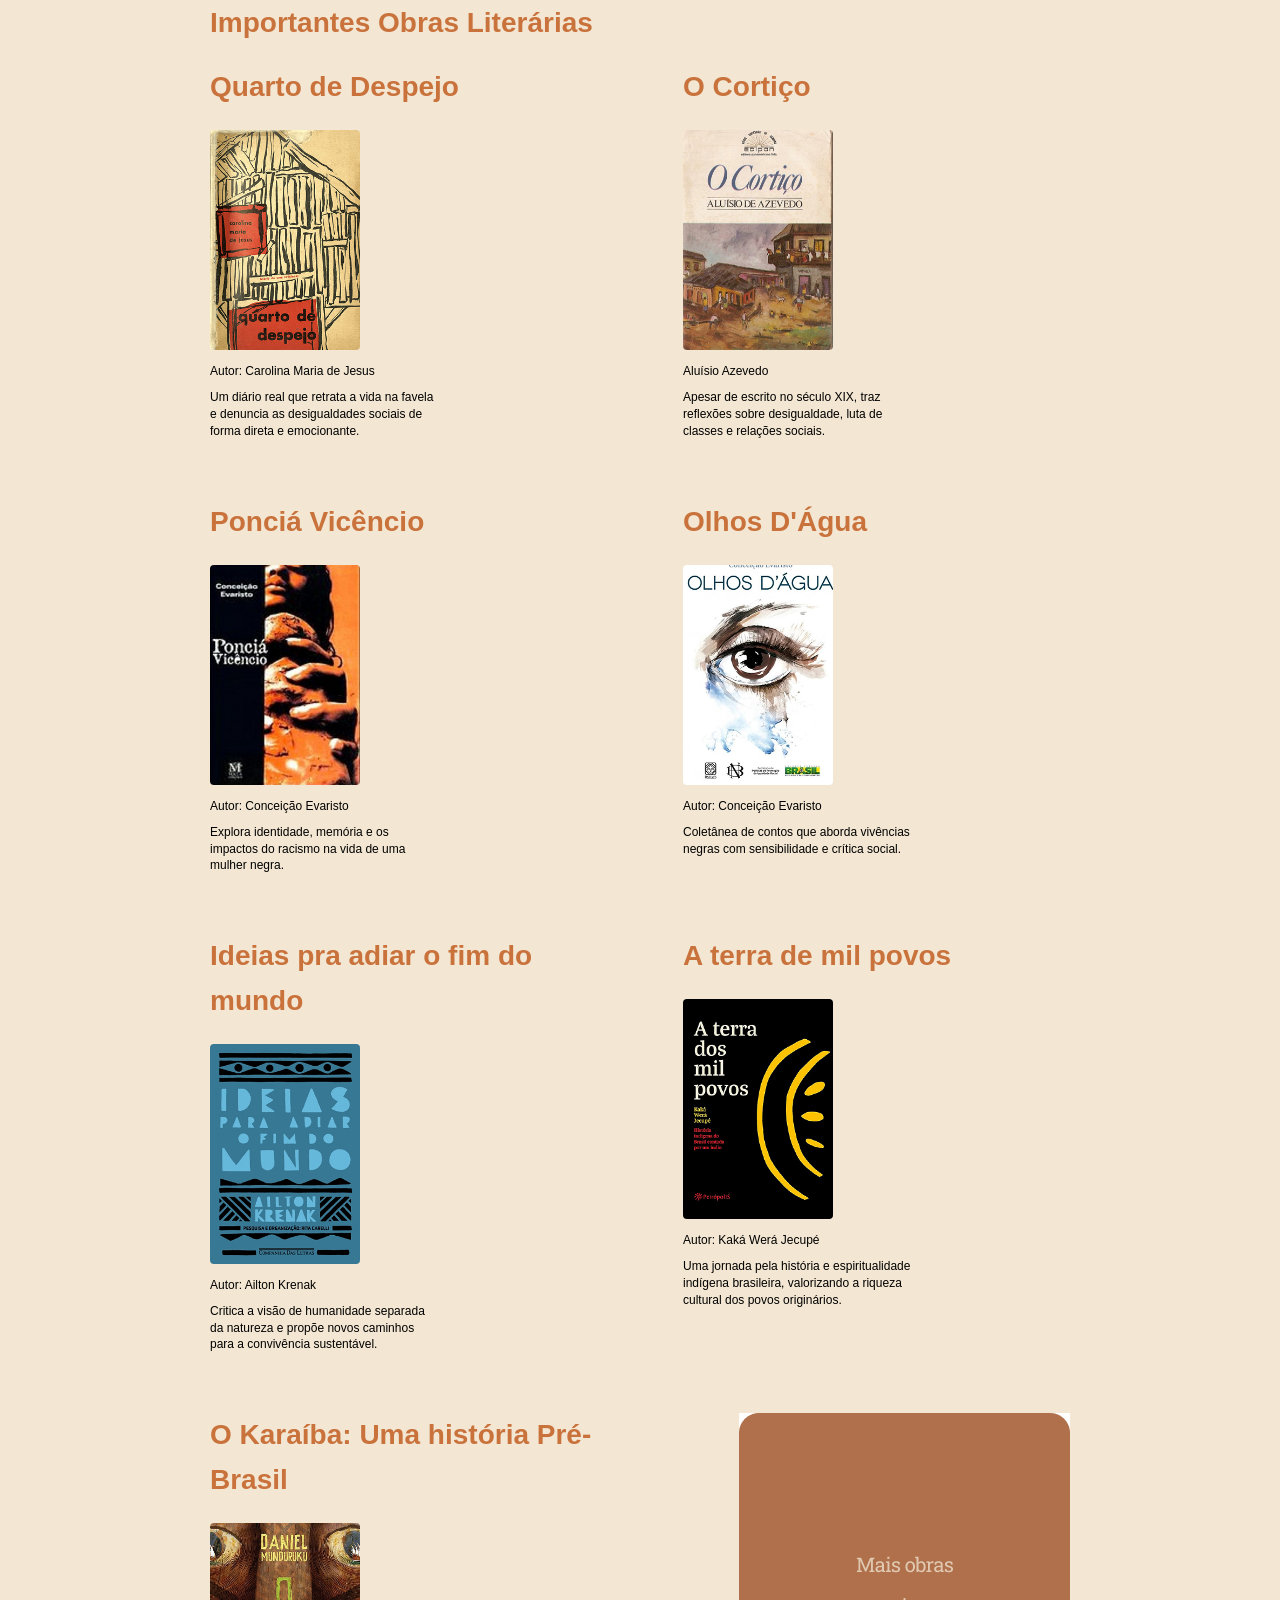
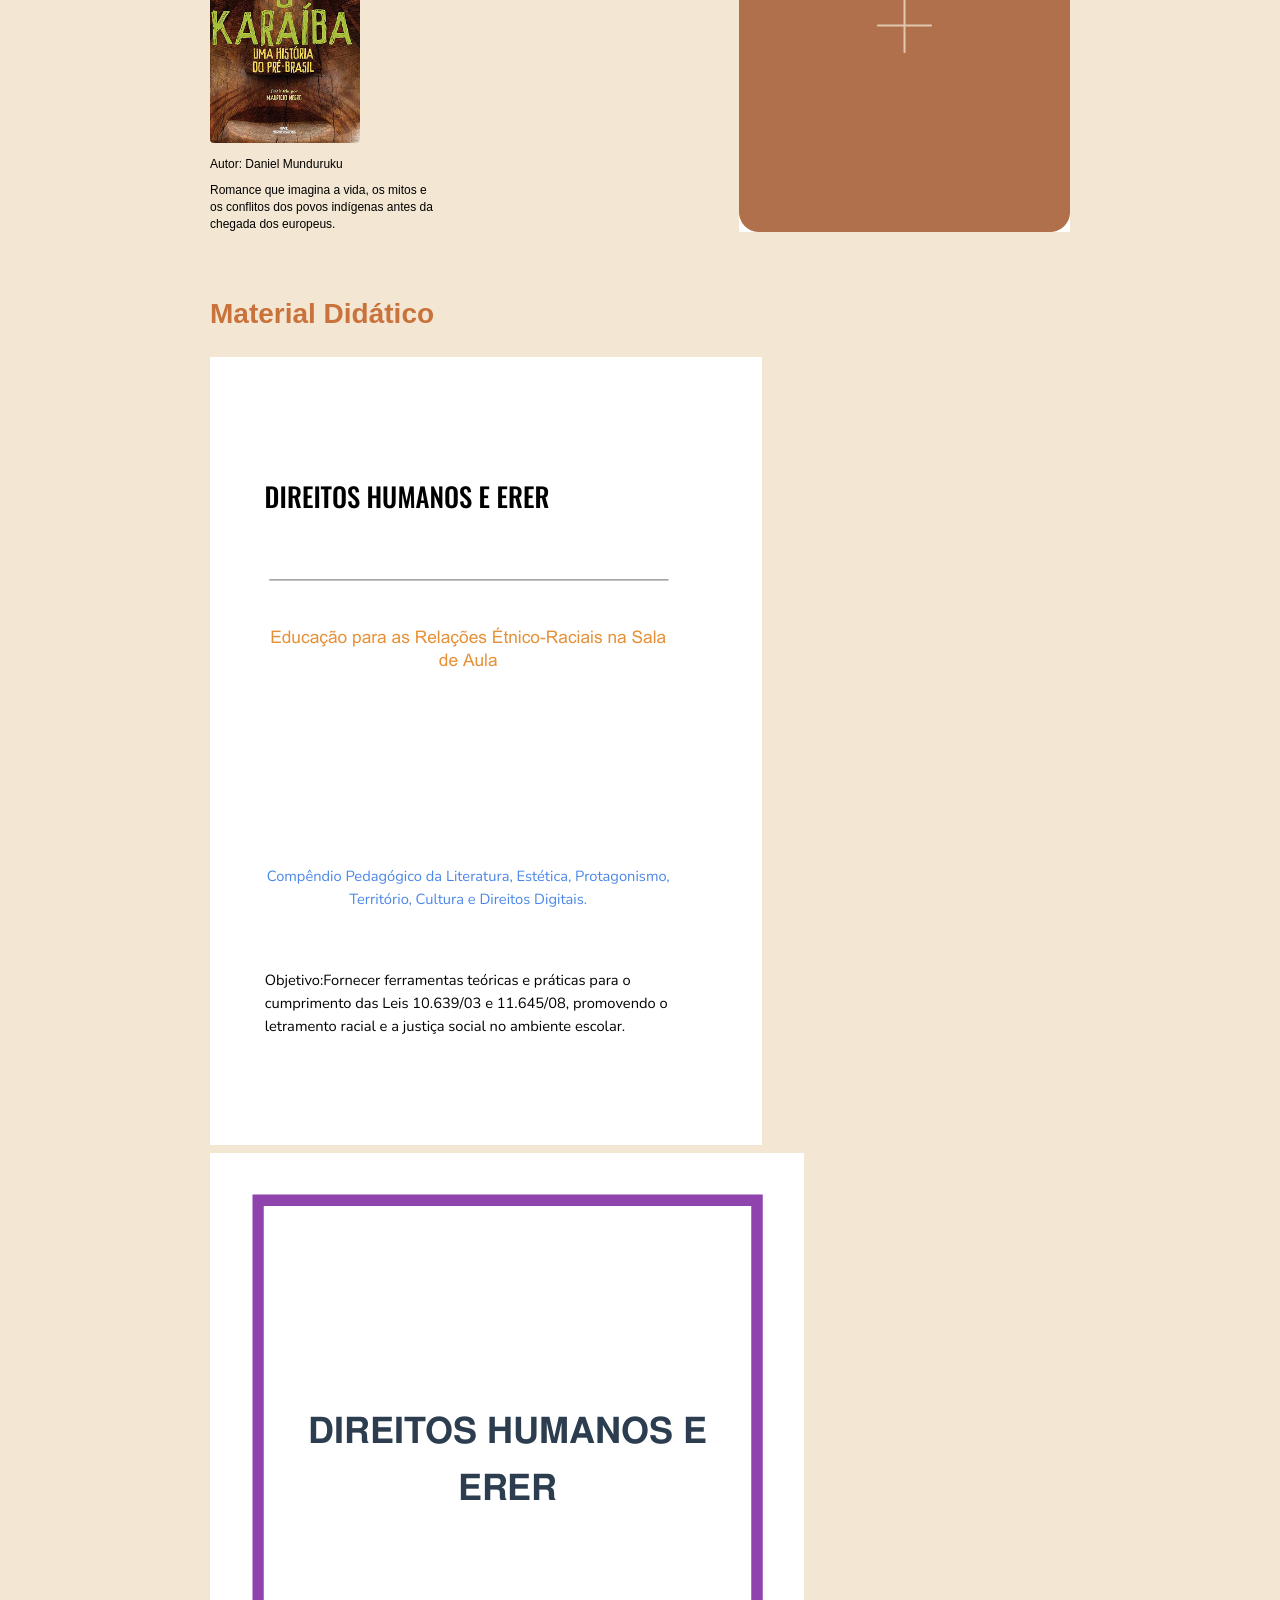
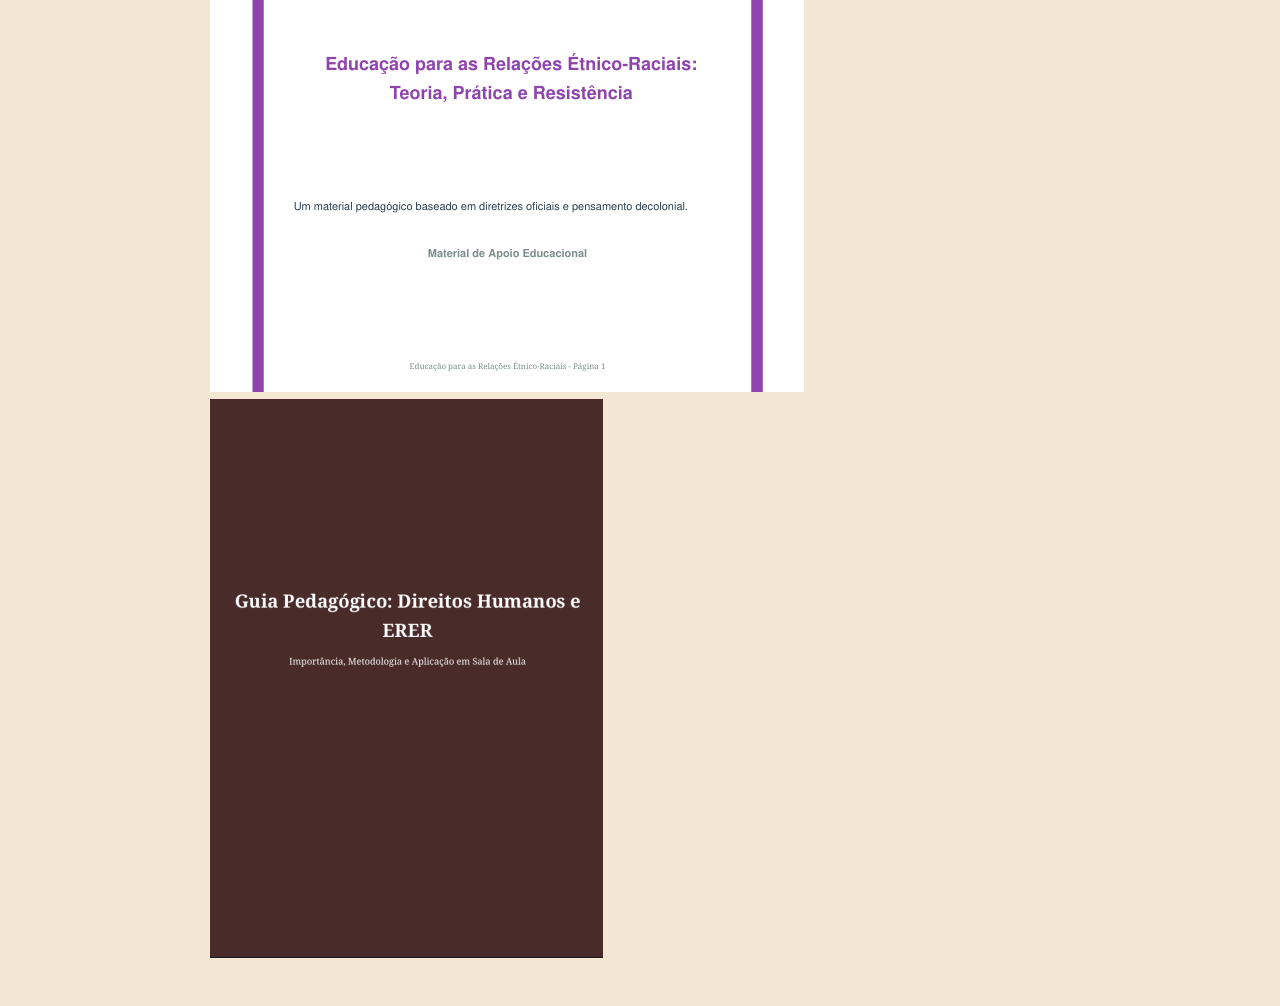
==== commit 792099d2: "mudando as imagens" ====
--- a/bodyerer.html
+++ b/bodyerer.html
@@ -1,15 +1,17 @@
 <!DOCTYPE html>
 <html lang="pt-br">
+
 <head>
     <meta charset="UTF-8">
     <meta name="viewport" content="width=device-width, initial-scale=1.0">
     <title>ERER</title>
     <link rel="stylesheet" href="css copy/style.css">
 </head>
+
 <body>
 
     <!-- Seção 1 -->
-    <header class="container intro">
+    <section class="container intro">
         <div class="frase">
             <p>
                 "Quando o homem decidir reformar a sua consciência,
@@ -19,9 +21,9 @@
         </div>
 
         <div class="imagem-perfil">
-            <img src="img/carolina.jpg" alt="Carolina Maria de Jesus">
-        </div>
-    </header>
+            <img src="imgcopy/img/carolinamariaavif.avif" alt="Carolina Maria de Jesus">
+        </div>
+    </section>
 
     <!-- Seção 2 -->
     <section class="container figuras-importantes">
@@ -54,7 +56,7 @@
             </div>
 
             <div class="mosaico">
-                <img src="img/mosaico.jpg" alt="Figuras importantes da história">
+                <img src="imgcopy/img/figuras-importantes.webp" alt="Figuras importantes da história">
             </div>
 
         </div>
@@ -68,7 +70,7 @@
 
                 <h2>Por que a importância da abordagem desse tema:</h2>
 
-                <p>
+                <p class="letras">
                     A valorização da diversidade cultural e social contribui para a
                     construção de uma sociedade mais justa, consciente e inclusiva.
                     Compreender diferentes histórias, culturas e perspectivas ajuda
@@ -76,23 +78,23 @@
                     uma convivência mais harmoniosa entre todos.
                 </p>
 
-                <blockquote>
+                <section class="citacoes">
                     "Num sociedade racista, não basta não ser racista.
                     É necessário ser antirracista."
                     <span>— Angela Davis</span>
-                </blockquote>
-
-                <blockquote>
+                </section>
+
+                <section class="citacoes">
                     "Um povo sem memória ancestral é um povo perdido
                     no tempo e no espaço."
                     <span>— Daniel Munduruku</span>
-                </blockquote>
+                </section>
 
             </div>
 
             <div class="imagens-importancia">
-                <img src="img/imagem1.jpg" alt="Representatividade cultural">
-                <img src="img/imagem2.jpg" alt="Diversidade social">
+                <img src="imgcopy/img/angeladavis.jpg" alt="Representatividade cultural">
+                <img src="imgcopy/img/danielmunduruku.jpg" alt="Diversidade social">
             </div>
 
         </div>
@@ -101,70 +103,88 @@
     <!--Contextualizando-->
 
 
-<section class="container">
-    <section class="importancia">
-    <p>
-        Legislação e Contexto: O que é a ERER?<br>
-        A Educação para as Relações Étnico-Raciais (ERER) é um compromisso político, pedagógico e social com a construção de uma sociedade mais justa e igualitária. Mais do que uma diretriz educacional, ela é amparada por leis fundamentais que reconfiguraram o currículo escolar brasileiro, garantindo o direito à história, à memória e à ancestralidade de povos que foram historicamente invisibilizados.<br><br>
-        Lei nº 10.639/03<br>
-        Promulgada em 2003, esta lei alterou a Lei de Diretrizes e Bases da Educação (LDB) para tornar obrigatório o ensino sobre História e Cultura Afro-Brasileira nas escolas públicas e particulares de todo o país.<br>
-        O grande objetivo dessa legislação é resgatar a imensa contribuição do povo negro nas áreas social, econômica e política da história do Brasil. Ela propõe uma mudança profunda na educação, combatendo o racismo estrutural diretamente a partir das salas de aula e valorizando a identidade afro-brasileira.<br><br>
-        Lei nº 11.645/08<br>
-        Em 2008, a legislação deu um passo adiante e foi expandida para incluir a obrigatoriedade do estudo da história e cultura dos povos indígenas no Brasil.
-        Esta atualização foi um marco fundamental para reconhecer a pluralidade e a riqueza das nações originárias. A lei busca desconstruir visões estereotipadas ou romantizadas sobre os indígenas, integrando suas cosmovisões, suas lutas históricas e seus saberes como pilares centrais da formação da identidade nacional.<br><br>
-        Por que isso importa no Edu Diversa?<br>
-        A literatura é uma das ferramentas mais potentes e sensíveis para dar vida a essas leis. Quando trazemos obras de autores negros e indígenas para o centro do debate escolar, o projeto Edu Diversa ajuda educadores a transformarem uma obrigação legal em uma prática pedagógica real, afetuosa, crítica e verdadeiramente transformadora.
-    </p>
-    </section>
-</section>
+
+    <section class="container">
+        <section class="legislacao">
+
+            <div class="legislacao-contexto">
+                <h2>Legislação e Contexto: O que é a ERER?</h2>
+            </div><br>
+            <p class="lg">
+                A Educação para as Relações Étnico-Raciais (ERER) é um compromisso político, pedagógico e social com a
+                construção de uma sociedade mais justa e igualitária. Mais do que uma diretriz educacional, ela é
+                amparada por leis fundamentais que reconfiguraram o currículo escolar brasileiro, garantindo o direito à
+                história, à memória e à ancestralidade de povos que foram historicamente invisibilizados.<br><br>
+                Lei nº 10.639/03<br>
+                Promulgada em 2003, esta lei alterou a Lei de Diretrizes e Bases da Educação (LDB) para tornar
+                obrigatório o ensino sobre História e Cultura Afro-Brasileira nas escolas públicas e particulares de
+                todo o país.<br>
+                O grande objetivo dessa legislação é resgatar a imensa contribuição do povo negro nas áreas social,
+                econômica e política da história do Brasil. Ela propõe uma mudança profunda na educação, combatendo o
+                racismo estrutural diretamente a partir das salas de aula e valorizando a identidade
+                afro-brasileira.<br><br>
+                Lei nº 11.645/08<br>
+                Em 2008, a legislação deu um passo adiante e foi expandida para incluir a obrigatoriedade do estudo da
+                história e cultura dos povos indígenas no Brasil.
+                Esta atualização foi um marco fundamental para reconhecer a pluralidade e a riqueza das nações
+                originárias. A lei busca desconstruir visões estereotipadas ou romantizadas sobre os indígenas,
+                integrando suas cosmovisões, suas lutas históricas e seus saberes como pilares centrais da formação da
+                identidade nacional.<br><br>
+                Por que isso importa no Edu Diversa?<br>
+                A literatura é uma das ferramentas mais potentes e sensíveis para dar vida a essas leis. Quando trazemos
+                obras de autores negros e indígenas para o centro do debate escolar, o projeto Edu Diversa ajuda
+                educadores a transformarem uma obrigação legal em uma prática pedagógica real, afetuosa, crítica e
+                verdadeiramente transformadora.
+            </p>
+        </section>
+    </section>
 
     <!-- Seção 4 -->
     <section class="container sobre-nos">
 
         <h2>Sobre Nós</h2>
 
-        <p>
+        <p class="nos">
             O projeto Edu Diversa tem como objetivo promover a valorização da
             diversidade cultural, étnica e social por meio da educação e do
             compartilhamento de conhecimento.
         </p>
 
-        <p>
+        <p class="nos">
             Acreditamos que compreender diferentes trajetórias históricas e
             culturais é essencial para construir uma sociedade mais respeitosa,
             inclusiva e consciente.
         </p>
 
-        <p>
+        <p class="nos">
             Nosso conteúdo busca destacar personalidades, movimentos e
             contribuições que ajudam a fortalecer a memória coletiva e a
             representatividade.
         </p>
 
-        <p>
+        <p class="nos">
             Por meio da informação e do diálogo, incentivamos reflexões que
             contribuam para a formação de cidadãos comprometidos com a igualdade
             e o respeito às diferenças.
         </p>
 
         <div class="imagem-final">
-            <img src="img/brasil-diversidade.jpg"
-                alt="Mãos unidas segurando a bandeira do Brasil">
+            <img src="imgcopy/img/união.jpg" alt="Mãos unidas segurando a bandeira do Brasil">
         </div>
 
     </section>
 
     <section class="container">
 
-        <h1>Importantes Obras Literárias</h1>
+        <h2>Importantes Obras Literárias</h2>
 
         <section class="catalogo">
 
             <!-- Livro 1 -->
-            <article class="livro">
+            <section class="livro">
                 <h2>Quarto de Despejo</h2>
 
-                <img src="img/quarto-de-despejo.jpg" alt="Capa do livro Quarto de Despejo">
+                <img src="imgcopy/img/image3.jpg" alt="Capa do livro Quarto de Despejo">
 
                 <p class="autor">
                     Autor: Carolina Maria de Jesus
@@ -174,29 +194,29 @@
                     Um diário real que retrata a vida na favela e denuncia
                     as desigualdades sociais de forma direta e emocionante.
                 </p>
-            </article>
+            </section>
 
             <!-- Livro 2 -->
-            <article class="livro">
+            <section class="livro">
                 <h2>O Cortiço</h2>
 
-                <img src="img/o-cortico.jpg" alt="Capa do livro O Cortiço">
-
-                <p class="autor">
-                    Autor: Aluísio Azevedo
+                <img src="imgcopy/img/image4.jpg" alt="Capa do livro O Cortiço">
+
+                <p class="autor">
+                    Aluísio Azevedo
                 </p>
 
                 <p class="descricao">
                     Apesar de escrito no século XIX, traz reflexões sobre
                     desigualdade, luta de classes e relações sociais.
                 </p>
-            </article>
+            </section>
 
             <!-- Livro 3 -->
-            <article class="livro">
+            <section class="livro">
                 <h2>Ponciá Vicêncio</h2>
 
-                <img src="img/poncia-vicencio.jpg" alt="Capa do livro Ponciá Vicêncio">
+                <img src="imgcopy/img/image7.jpg" alt="Capa do livro Ponciá Vicêncio">
 
                 <p class="autor">
                     Autor: Conceição Evaristo
@@ -206,13 +226,13 @@
                     Explora identidade, memória e os impactos do racismo
                     na vida de uma mulher negra.
                 </p>
-            </article>
+            </section>
 
             <!-- Livro 4 -->
-            <article class="livro">
+            <section class="livro">
                 <h2>Olhos D'Água</h2>
 
-                <img src="img/olhos-dagua.jpg" alt="Capa do livro Olhos D'Água">
+                <img src="imgcopy/img/image6.jpg" alt="Capa do livro Olhos D'Água">
 
                 <p class="autor">
                     Autor: Conceição Evaristo
@@ -222,13 +242,13 @@
                     Coletânea de contos que aborda vivências negras com
                     sensibilidade e crítica social.
                 </p>
-            </article>
+            </section>
 
             <!-- Livro 5 -->
-            <article class="livro">
+            <section class="livro">
                 <h2>Ideias pra adiar o fim do mundo</h2>
 
-                <img src="img/ideias-fim-do-mundo.jpg" alt="Capa do livro Ideias pra adiar o fim do mundo">
+                <img src="imgcopy/img/image8.jpg" alt="Capa do livro Ideias pra adiar o fim do mundo">
 
                 <p class="autor">
                     Autor: Ailton Krenak
@@ -238,13 +258,13 @@
                     Critica a visão de humanidade separada da natureza e
                     propõe novos caminhos para a convivência sustentável.
                 </p>
-            </article>
+            </section>
 
             <!-- Livro 6 -->
-            <article class="livro">
+            <section class="livro">
                 <h2>A terra de mil povos</h2>
 
-                <img src="img/terra-de-mil-povos.jpg" alt="Capa do livro A terra de mil povos">
+                <img src="imgcopy/img/image9.jpg" alt="Capa do livro A terra de mil povos">
 
                 <p class="autor">
                     Autor: Kaká Werá Jecupé
@@ -254,13 +274,13 @@
                     Uma jornada pela história e espiritualidade indígena
                     brasileira, valorizando a riqueza cultural dos povos originários.
                 </p>
-            </article>
+            </section>
 
             <!-- Livro 7 -->
-            <article class="livro">
+            <section class="livro">
                 <h2>O Karaíba: Uma história Pré-Brasil</h2>
 
-                <img src="img/o-karaiba.jpg" alt="Capa do livro O Karaíba">
+                <img src="imgcopy/img/image10.jpg" alt="Capa do livro O Karaíba">
 
                 <p class="autor">
                     Autor: Daniel Munduruku
@@ -270,98 +290,33 @@
                     Romance que imagina a vida, os mitos e os conflitos dos
                     povos indígenas antes da chegada dos europeus.
                 </p>
-            </article>
+            </section>
 
             <!-- Card Mais Obras -->
-            <div class="mais-obras">
-                <span>Mais obras</span>
-                <div class="icone">+</div>
-            </div>
+            <a href="#">
+                <img src="imgcopy/img/MaisObras.jpg" alt="Mais Obras">
+            </a>
 
         </section>
 
 
-       <h1>Material Didático</h1>
-
-        <section class="cards-superiores">
-
-            <!-- CARD 1 -->
-            <a href="material1.pdf" class="card-link">
-
-                <div class="card-esquerdo">
-
-                    <div class="borda-roxa">
-
-                        <h2>DIREITOS HUMANOS E ERER</h2>
-
-                        <p class="subtitulo-roxo">
-                            Educação para as Relações Étnico-Raciais:
-                            Teoria, Prática e Resistência
-                        </p>
-
-                    </div>
-
-                </div>
-
-            </a>
-
-            <!-- CARD 2 -->
-            <a href="material2.pdf" class="card-link">
-
-                <div class="card-direito">
-
-                    <h2>DIREITOS HUMANOS E ERER</h2>
-
-                    <div class="linha"></div>
-
-                    <p class="texto-laranja">
-                        Educação para as Relações Étnico-Raciais
-                        na Sala de Aula
-                    </p>
-
-                    <p class="texto-azul">
-                        Compilado: Pedagogia das Leituras,
-                        Estudos, Planejamento, Currículo e
-                        Direitos Humanos.
-                    </p>
-
-                    <p class="descricao">
-                        Objetivo: fornecer ferramentas teóricas e
-                        práticas para a compreensão das Leis
-                        10.639/03 e 11.645/08, promovendo o
-                        letramento racial e a justiça social
-                        no ambiente escolar.
-                    </p>
-
-                </div>
-
-            </a>
-
-        </section>
-
-        <!-- CARD CENTRAL -->
-        <section class="secao-central">
-
-            <a href="guia-pedagogico.pdf" class="card-guia">
-
-                <div class="card-central">
-
-                    <h2>
-                        Guia Pedagógico: Direitos Humanos e ERER
-                    </h2>
-
-                    <p>
-                        Importância, Metodologia e Aplicação
-                        em Sala de Aula
-                    </p>
-
-                </div>
-
-            </a>
-
-        </section>
+        <h2>Material Didático</h2>
+
+        <a href="pdf/material-didatico.pdf" target="_blank">
+            <img src="imgcopy/img/Material-didadico.png" alt="Material Didático">
+        </a>
+
+        <a href="pdf/material-didatico.pdf" target="_blank">
+            <img src="imgcopy/img/Direitos_humanos_ERER.png" alt="Material Didático">
+        </a>
+
+        <a href="pdf/material-didatico.pdf" target="_blank">
+            <img src="imgcopy/img/Guia_pedagogico.png" alt="Material Didático">
+        </a>
+
 
     </section>
 
 </body>
+
 </html>
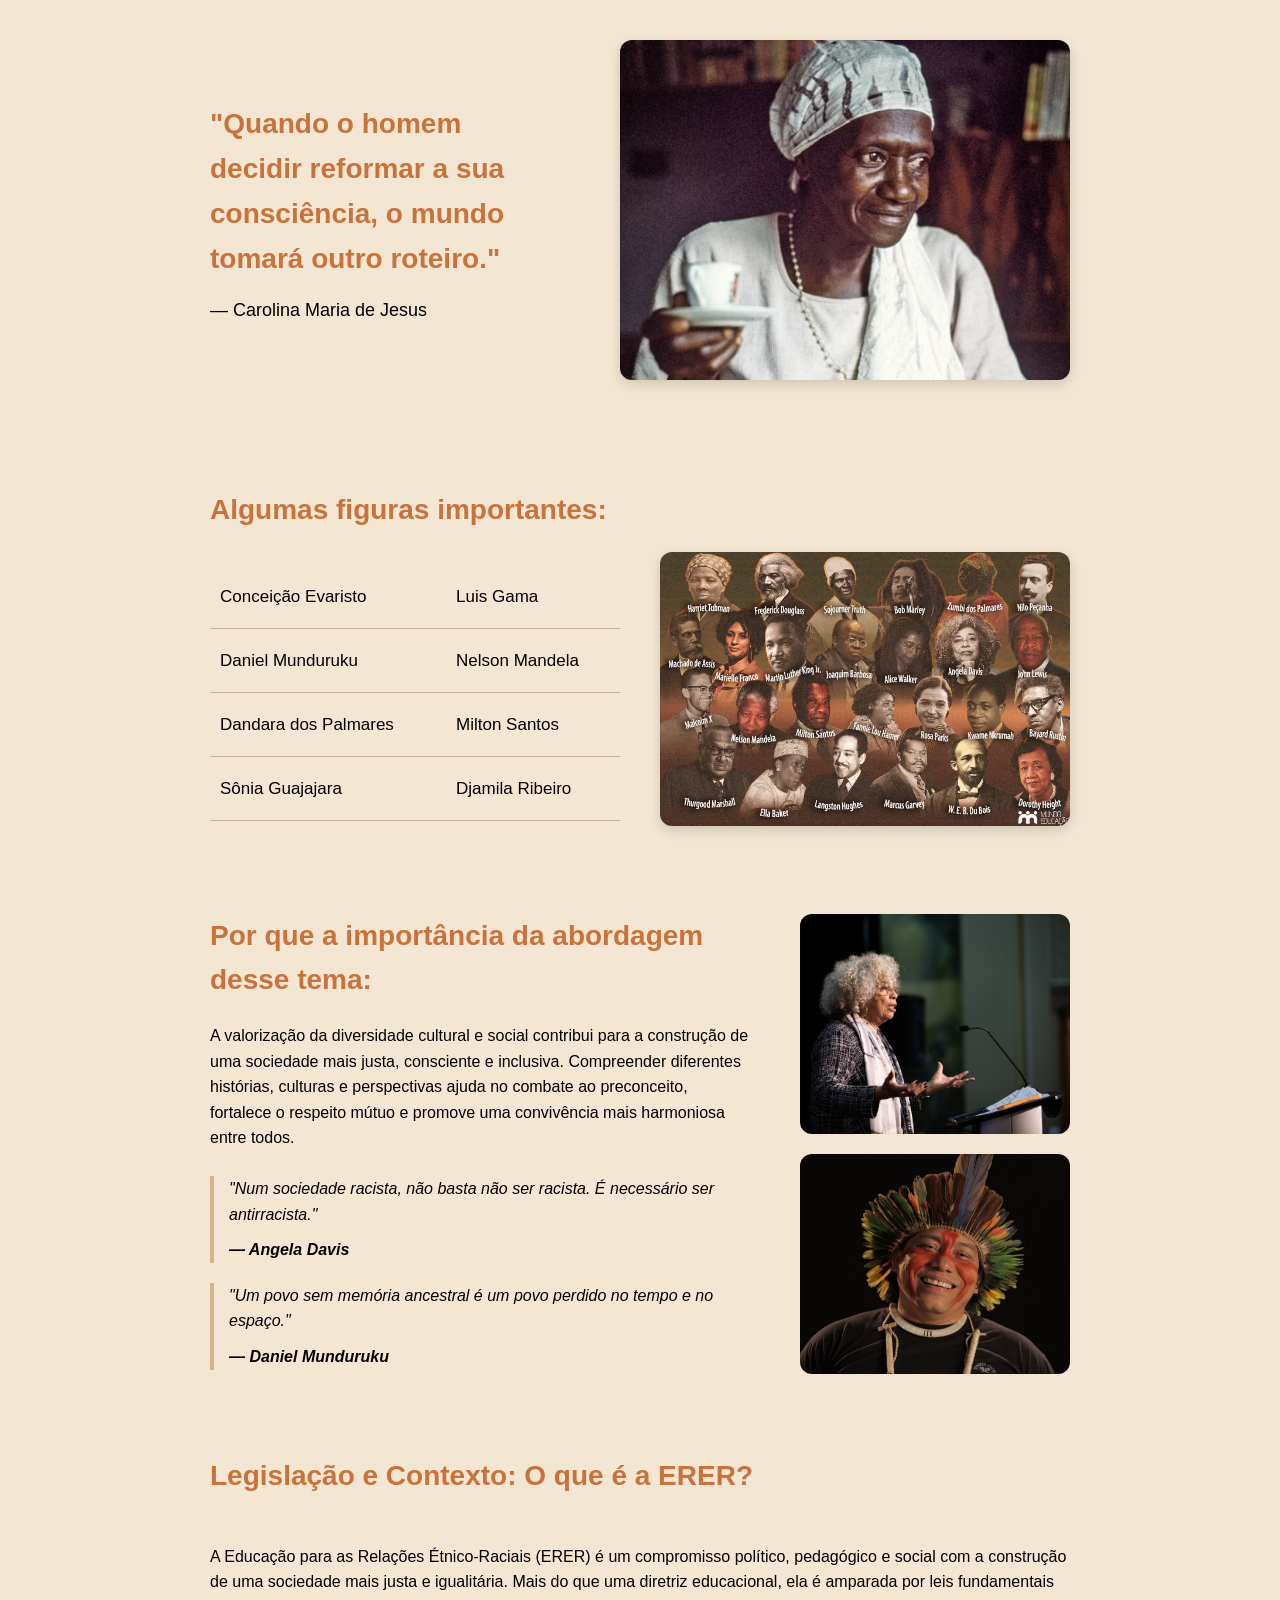
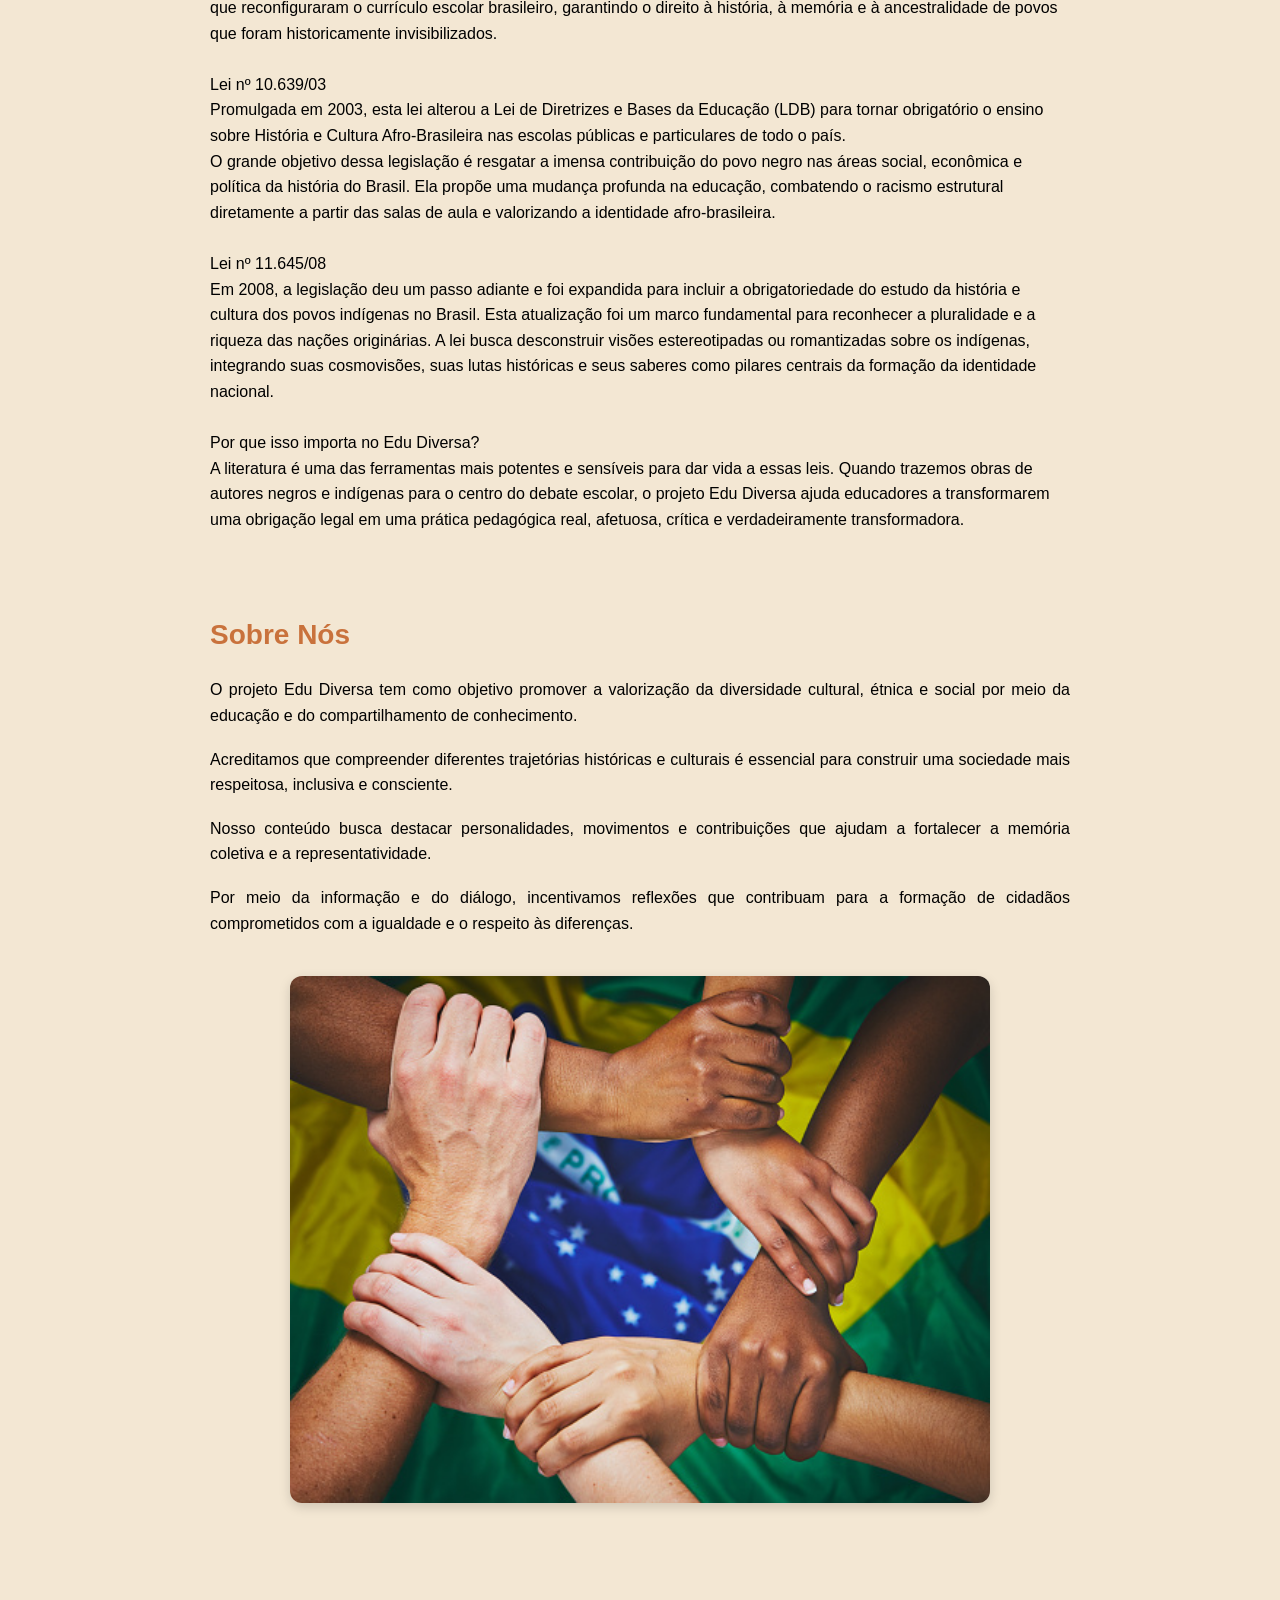
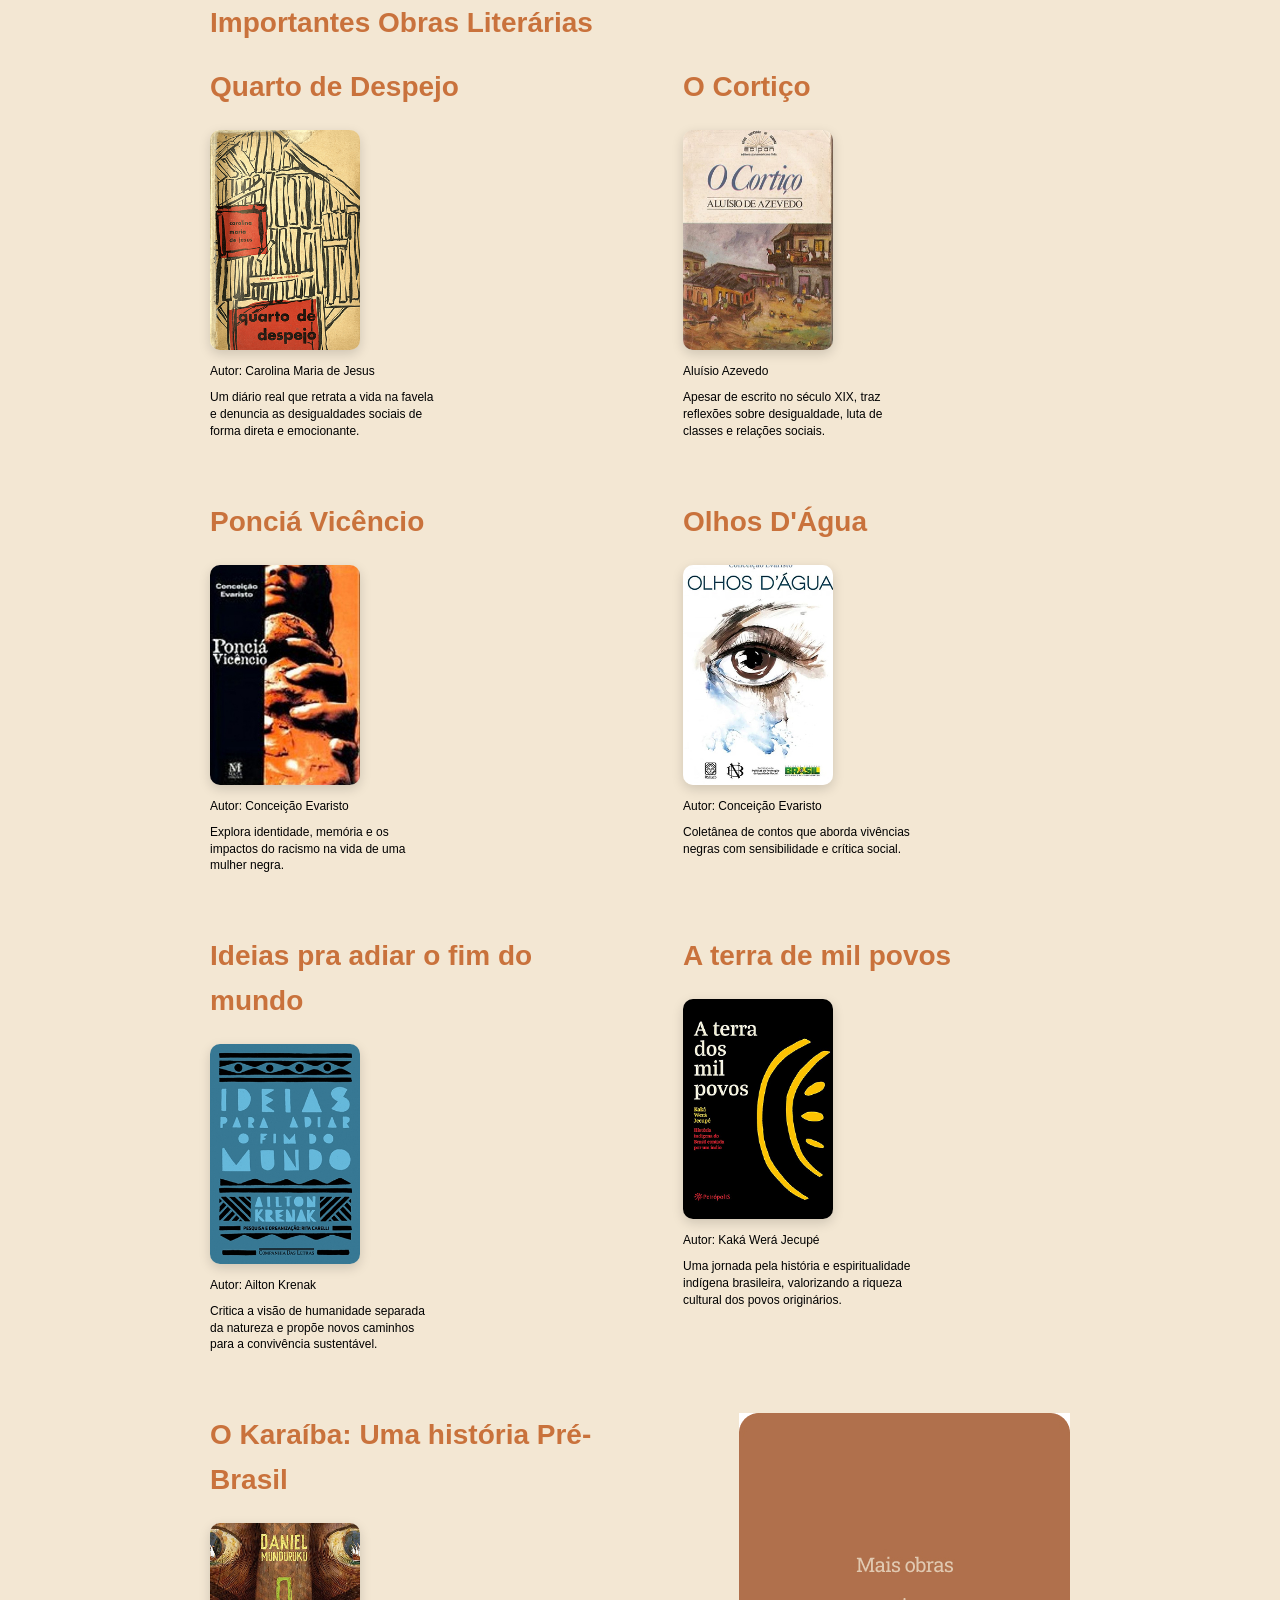
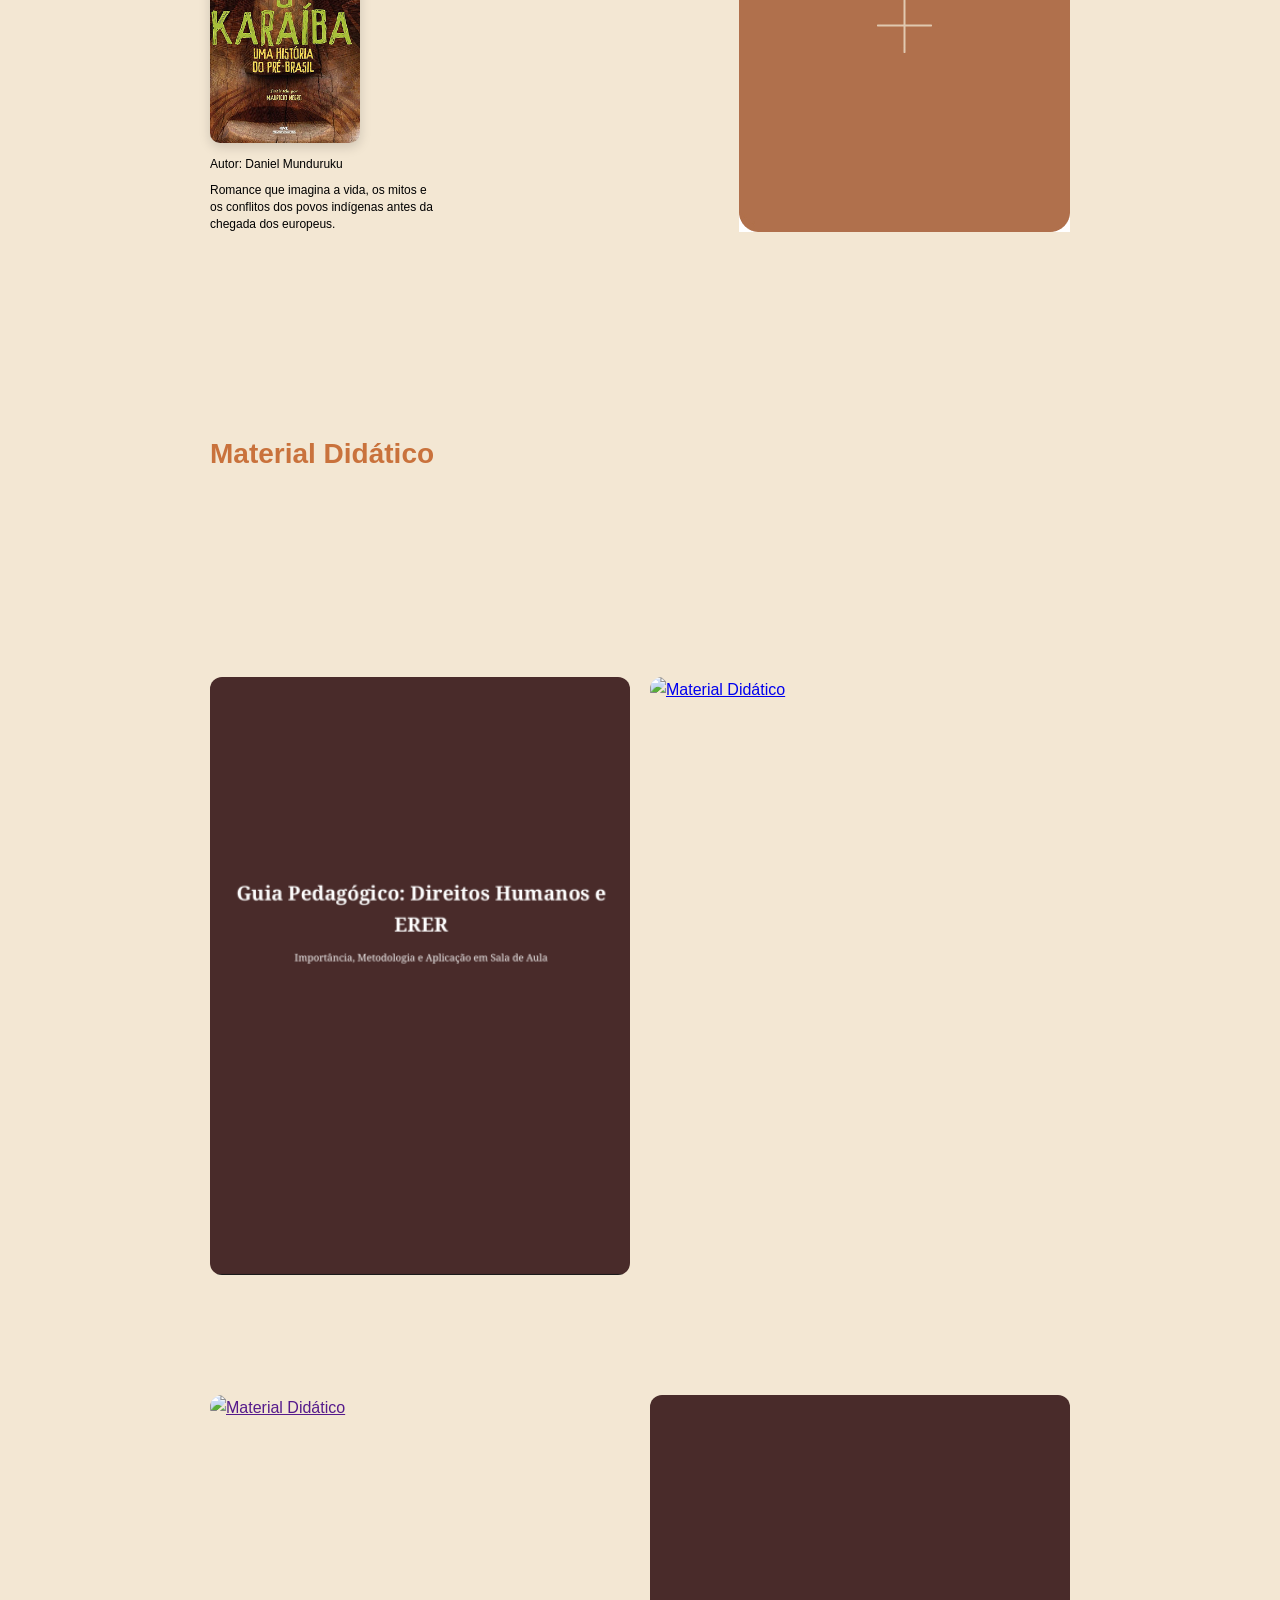
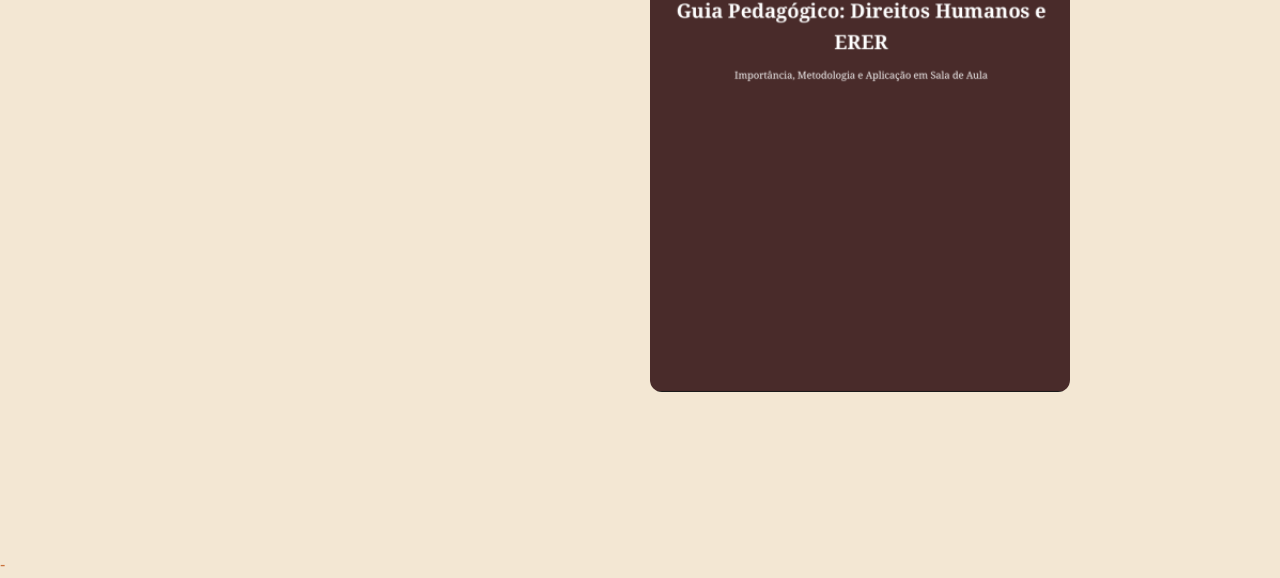
==== commit 663819b5: "mudando os materiais" ====
--- a/bodyerer.html
+++ b/bodyerer.html
@@ -1,322 +1,349 @@
-<!DOCTYPE html>
+<!doctype html>
 <html lang="pt-br">
-
-<head>
-    <meta charset="UTF-8">
-    <meta name="viewport" content="width=device-width, initial-scale=1.0">
+  <head>
+    <meta charset="UTF-8" />
+    <meta name="viewport" content="width=device-width, initial-scale=1.0" />
     <title>ERER</title>
-    <link rel="stylesheet" href="css copy/style.css">
-</head>
-
-<body>
-
+    <link rel="stylesheet" href="css copy/style.css" />
+  </head>
+
+  <body>
     <!-- Seção 1 -->
     <section class="container intro">
-        <div class="frase">
-            <p>
-                "Quando o homem decidir reformar a sua consciência,
-                o mundo tomará outro roteiro."
-            </p>
-            <span>— Carolina Maria de Jesus</span>
-        </div>
-
-        <div class="imagem-perfil">
-            <img src="imgcopy/img/carolinamariaavif.avif" alt="Carolina Maria de Jesus">
-        </div>
+      <div class="frase">
+        <p>
+          "Quando o homem decidir reformar a sua consciência, o mundo tomará
+          outro roteiro."
+        </p>
+        <span>— Carolina Maria de Jesus</span>
+      </div>
+
+      <div class="imagem-perfil">
+        <img
+          src="imgcopy/img/carolinamariaavif.avif"
+          alt="Carolina Maria de Jesus"
+        />
+      </div>
     </section>
 
     <!-- Seção 2 -->
     <section class="container figuras-importantes">
-        <h2>Algumas figuras importantes:</h2>
-
-        <div class="conteudo-figuras">
-
-            <div class="lista-nomes">
-                <table>
-                    <tr>
-                        <td>Conceição Evaristo</td>
-                        <td>Luis Gama</td>
-                    </tr>
-
-                    <tr>
-                        <td>Daniel Munduruku</td>
-                        <td>Nelson Mandela</td>
-                    </tr>
-
-                    <tr>
-                        <td>Dandara dos Palmares</td>
-                        <td>Milton Santos</td>
-                    </tr>
-
-                    <tr>
-                        <td>Sônia Guajajara</td>
-                        <td>Djamila Ribeiro</td>
-                    </tr>
-                </table>
-            </div>
-
-            <div class="mosaico">
-                <img src="imgcopy/img/figuras-importantes.webp" alt="Figuras importantes da história">
-            </div>
-
-        </div>
+      <h2>Algumas figuras importantes:</h2>
+
+      <div class="conteudo-figuras">
+        <div class="lista-nomes">
+          <table>
+            <tr>
+              <td>Conceição Evaristo</td>
+              <td>Luis Gama</td>
+            </tr>
+
+            <tr>
+              <td>Daniel Munduruku</td>
+              <td>Nelson Mandela</td>
+            </tr>
+
+            <tr>
+              <td>Dandara dos Palmares</td>
+              <td>Milton Santos</td>
+            </tr>
+
+            <tr>
+              <td>Sônia Guajajara</td>
+              <td>Djamila Ribeiro</td>
+            </tr>
+          </table>
+        </div>
+
+        <div class="mosaico">
+          <img
+            src="imgcopy/img/figuras-importantes.webp"
+            alt="Figuras importantes da história"
+          />
+        </div>
+      </div>
     </section>
 
     <!-- Seção 3 -->
     <section class="importancia">
-        <div class="container conteudo-importancia">
-
-            <div class="texto-importancia">
-
-                <h2>Por que a importância da abordagem desse tema:</h2>
-
-                <p class="letras">
-                    A valorização da diversidade cultural e social contribui para a
-                    construção de uma sociedade mais justa, consciente e inclusiva.
-                    Compreender diferentes histórias, culturas e perspectivas ajuda
-                    no combate ao preconceito, fortalece o respeito mútuo e promove
-                    uma convivência mais harmoniosa entre todos.
-                </p>
-
-                <section class="citacoes">
-                    "Num sociedade racista, não basta não ser racista.
-                    É necessário ser antirracista."
-                    <span>— Angela Davis</span>
-                </section>
-
-                <section class="citacoes">
-                    "Um povo sem memória ancestral é um povo perdido
-                    no tempo e no espaço."
-                    <span>— Daniel Munduruku</span>
-                </section>
-
-            </div>
-
-            <div class="imagens-importancia">
-                <img src="imgcopy/img/angeladavis.jpg" alt="Representatividade cultural">
-                <img src="imgcopy/img/danielmunduruku.jpg" alt="Diversidade social">
-            </div>
-
-        </div>
+      <div class="container conteudo-importancia">
+        <div class="texto-importancia">
+          <h2>Por que a importância da abordagem desse tema:</h2>
+
+          <p class="letras">
+            A valorização da diversidade cultural e social contribui para a
+            construção de uma sociedade mais justa, consciente e inclusiva.
+            Compreender diferentes histórias, culturas e perspectivas ajuda no
+            combate ao preconceito, fortalece o respeito mútuo e promove uma
+            convivência mais harmoniosa entre todos.
+          </p>
+
+          <section class="citacoes">
+            "Num sociedade racista, não basta não ser racista. É necessário ser
+            antirracista."
+            <span>— Angela Davis</span>
+          </section>
+
+          <section class="citacoes">
+            "Um povo sem memória ancestral é um povo perdido no tempo e no
+            espaço."
+            <span>— Daniel Munduruku</span>
+          </section>
+        </div>
+
+        <div class="imagens-importancia">
+          <img
+            src="imgcopy/img/angeladavis.jpg"
+            alt="Representatividade cultural"
+          />
+          <img src="imgcopy/img/danielmunduruku.jpg" alt="Diversidade social" />
+        </div>
+      </div>
     </section>
 
     <!--Contextualizando-->
 
-
-
     <section class="container">
-        <section class="legislacao">
-
-            <div class="legislacao-contexto">
-                <h2>Legislação e Contexto: O que é a ERER?</h2>
-            </div><br>
-            <p class="lg">
-                A Educação para as Relações Étnico-Raciais (ERER) é um compromisso político, pedagógico e social com a
-                construção de uma sociedade mais justa e igualitária. Mais do que uma diretriz educacional, ela é
-                amparada por leis fundamentais que reconfiguraram o currículo escolar brasileiro, garantindo o direito à
-                história, à memória e à ancestralidade de povos que foram historicamente invisibilizados.<br><br>
-                Lei nº 10.639/03<br>
-                Promulgada em 2003, esta lei alterou a Lei de Diretrizes e Bases da Educação (LDB) para tornar
-                obrigatório o ensino sobre História e Cultura Afro-Brasileira nas escolas públicas e particulares de
-                todo o país.<br>
-                O grande objetivo dessa legislação é resgatar a imensa contribuição do povo negro nas áreas social,
-                econômica e política da história do Brasil. Ela propõe uma mudança profunda na educação, combatendo o
-                racismo estrutural diretamente a partir das salas de aula e valorizando a identidade
-                afro-brasileira.<br><br>
-                Lei nº 11.645/08<br>
-                Em 2008, a legislação deu um passo adiante e foi expandida para incluir a obrigatoriedade do estudo da
-                história e cultura dos povos indígenas no Brasil.
-                Esta atualização foi um marco fundamental para reconhecer a pluralidade e a riqueza das nações
-                originárias. A lei busca desconstruir visões estereotipadas ou romantizadas sobre os indígenas,
-                integrando suas cosmovisões, suas lutas históricas e seus saberes como pilares centrais da formação da
-                identidade nacional.<br><br>
-                Por que isso importa no Edu Diversa?<br>
-                A literatura é uma das ferramentas mais potentes e sensíveis para dar vida a essas leis. Quando trazemos
-                obras de autores negros e indígenas para o centro do debate escolar, o projeto Edu Diversa ajuda
-                educadores a transformarem uma obrigação legal em uma prática pedagógica real, afetuosa, crítica e
-                verdadeiramente transformadora.
-            </p>
-        </section>
+      <section class="legislacao">
+        <div class="legislacao-contexto">
+          <h2>Legislação e Contexto: O que é a ERER?</h2>
+        </div>
+        <br />
+        <p class="lg">
+          A Educação para as Relações Étnico-Raciais (ERER) é um compromisso
+          político, pedagógico e social com a construção de uma sociedade mais
+          justa e igualitária. Mais do que uma diretriz educacional, ela é
+          amparada por leis fundamentais que reconfiguraram o currículo escolar
+          brasileiro, garantindo o direito à história, à memória e à
+          ancestralidade de povos que foram historicamente invisibilizados.<br /><br />
+          Lei nº 10.639/03<br />
+          Promulgada em 2003, esta lei alterou a Lei de Diretrizes e Bases da
+          Educação (LDB) para tornar obrigatório o ensino sobre História e
+          Cultura Afro-Brasileira nas escolas públicas e particulares de todo o
+          país.<br />
+          O grande objetivo dessa legislação é resgatar a imensa contribuição do
+          povo negro nas áreas social, econômica e política da história do
+          Brasil. Ela propõe uma mudança profunda na educação, combatendo o
+          racismo estrutural diretamente a partir das salas de aula e
+          valorizando a identidade afro-brasileira.<br /><br />
+          Lei nº 11.645/08<br />
+          Em 2008, a legislação deu um passo adiante e foi expandida para
+          incluir a obrigatoriedade do estudo da história e cultura dos povos
+          indígenas no Brasil. Esta atualização foi um marco fundamental para
+          reconhecer a pluralidade e a riqueza das nações originárias. A lei
+          busca desconstruir visões estereotipadas ou romantizadas sobre os
+          indígenas, integrando suas cosmovisões, suas lutas históricas e seus
+          saberes como pilares centrais da formação da identidade nacional.<br /><br />
+          Por que isso importa no Edu Diversa?<br />
+          A literatura é uma das ferramentas mais potentes e sensíveis para dar
+          vida a essas leis. Quando trazemos obras de autores negros e indígenas
+          para o centro do debate escolar, o projeto Edu Diversa ajuda
+          educadores a transformarem uma obrigação legal em uma prática
+          pedagógica real, afetuosa, crítica e verdadeiramente transformadora.
+        </p>
+      </section>
     </section>
 
     <!-- Seção 4 -->
     <section class="container sobre-nos">
-
-        <h2>Sobre Nós</h2>
-
-        <p class="nos">
-            O projeto Edu Diversa tem como objetivo promover a valorização da
-            diversidade cultural, étnica e social por meio da educação e do
-            compartilhamento de conhecimento.
-        </p>
-
-        <p class="nos">
-            Acreditamos que compreender diferentes trajetórias históricas e
-            culturais é essencial para construir uma sociedade mais respeitosa,
-            inclusiva e consciente.
-        </p>
-
-        <p class="nos">
-            Nosso conteúdo busca destacar personalidades, movimentos e
-            contribuições que ajudam a fortalecer a memória coletiva e a
-            representatividade.
-        </p>
-
-        <p class="nos">
-            Por meio da informação e do diálogo, incentivamos reflexões que
-            contribuam para a formação de cidadãos comprometidos com a igualdade
-            e o respeito às diferenças.
-        </p>
-
-        <div class="imagem-final">
-            <img src="imgcopy/img/união.jpg" alt="Mãos unidas segurando a bandeira do Brasil">
-        </div>
-
+      <h2>Sobre Nós</h2>
+
+      <p class="nos">
+        O projeto Edu Diversa tem como objetivo promover a valorização da
+        diversidade cultural, étnica e social por meio da educação e do
+        compartilhamento de conhecimento.
+      </p>
+
+      <p class="nos">
+        Acreditamos que compreender diferentes trajetórias históricas e
+        culturais é essencial para construir uma sociedade mais respeitosa,
+        inclusiva e consciente.
+      </p>
+
+      <p class="nos">
+        Nosso conteúdo busca destacar personalidades, movimentos e contribuições
+        que ajudam a fortalecer a memória coletiva e a representatividade.
+      </p>
+
+      <p class="nos">
+        Por meio da informação e do diálogo, incentivamos reflexões que
+        contribuam para a formação de cidadãos comprometidos com a igualdade e o
+        respeito às diferenças.
+      </p>
+
+      <div class="imagem-final">
+        <img
+          src="imgcopy/img/união.jpg"
+          alt="Mãos unidas segurando a bandeira do Brasil"
+        />
+      </div>
     </section>
 
     <section class="container">
-
-        <h2>Importantes Obras Literárias</h2>
-
-        <section class="catalogo">
-
-            <!-- Livro 1 -->
-            <section class="livro">
-                <h2>Quarto de Despejo</h2>
-
-                <img src="imgcopy/img/image3.jpg" alt="Capa do livro Quarto de Despejo">
-
-                <p class="autor">
-                    Autor: Carolina Maria de Jesus
-                </p>
-
-                <p class="descricao">
-                    Um diário real que retrata a vida na favela e denuncia
-                    as desigualdades sociais de forma direta e emocionante.
-                </p>
-            </section>
-
-            <!-- Livro 2 -->
-            <section class="livro">
-                <h2>O Cortiço</h2>
-
-                <img src="imgcopy/img/image4.jpg" alt="Capa do livro O Cortiço">
-
-                <p class="autor">
-                    Aluísio Azevedo
-                </p>
-
-                <p class="descricao">
-                    Apesar de escrito no século XIX, traz reflexões sobre
-                    desigualdade, luta de classes e relações sociais.
-                </p>
-            </section>
-
-            <!-- Livro 3 -->
-            <section class="livro">
-                <h2>Ponciá Vicêncio</h2>
-
-                <img src="imgcopy/img/image7.jpg" alt="Capa do livro Ponciá Vicêncio">
-
-                <p class="autor">
-                    Autor: Conceição Evaristo
-                </p>
-
-                <p class="descricao">
-                    Explora identidade, memória e os impactos do racismo
-                    na vida de uma mulher negra.
-                </p>
-            </section>
-
-            <!-- Livro 4 -->
-            <section class="livro">
-                <h2>Olhos D'Água</h2>
-
-                <img src="imgcopy/img/image6.jpg" alt="Capa do livro Olhos D'Água">
-
-                <p class="autor">
-                    Autor: Conceição Evaristo
-                </p>
-
-                <p class="descricao">
-                    Coletânea de contos que aborda vivências negras com
-                    sensibilidade e crítica social.
-                </p>
-            </section>
-
-            <!-- Livro 5 -->
-            <section class="livro">
-                <h2>Ideias pra adiar o fim do mundo</h2>
-
-                <img src="imgcopy/img/image8.jpg" alt="Capa do livro Ideias pra adiar o fim do mundo">
-
-                <p class="autor">
-                    Autor: Ailton Krenak
-                </p>
-
-                <p class="descricao">
-                    Critica a visão de humanidade separada da natureza e
-                    propõe novos caminhos para a convivência sustentável.
-                </p>
-            </section>
-
-            <!-- Livro 6 -->
-            <section class="livro">
-                <h2>A terra de mil povos</h2>
-
-                <img src="imgcopy/img/image9.jpg" alt="Capa do livro A terra de mil povos">
-
-                <p class="autor">
-                    Autor: Kaká Werá Jecupé
-                </p>
-
-                <p class="descricao">
-                    Uma jornada pela história e espiritualidade indígena
-                    brasileira, valorizando a riqueza cultural dos povos originários.
-                </p>
-            </section>
-
-            <!-- Livro 7 -->
-            <section class="livro">
-                <h2>O Karaíba: Uma história Pré-Brasil</h2>
-
-                <img src="imgcopy/img/image10.jpg" alt="Capa do livro O Karaíba">
-
-                <p class="autor">
-                    Autor: Daniel Munduruku
-                </p>
-
-                <p class="descricao">
-                    Romance que imagina a vida, os mitos e os conflitos dos
-                    povos indígenas antes da chegada dos europeus.
-                </p>
-            </section>
-
-            <!-- Card Mais Obras -->
-            <a href="#">
-                <img src="imgcopy/img/MaisObras.jpg" alt="Mais Obras">
-            </a>
-
-        </section>
-
-
-        <h2>Material Didático</h2>
-
-        <a href="pdf/material-didatico.pdf" target="_blank">
-            <img src="imgcopy/img/Material-didadico.png" alt="Material Didático">
+      <h2>Importantes Obras Literárias</h2>
+
+      <section class="catalogo">
+        <!-- Livro 1 -->
+        <section class="livro">
+          <h2>Quarto de Despejo</h2>
+
+          <img
+            src="imgcopy/img/image3.jpg"
+            alt="Capa do livro Quarto de Despejo"
+          />
+
+          <p class="autor">Autor: Carolina Maria de Jesus</p>
+
+          <p class="descricao">
+            Um diário real que retrata a vida na favela e denuncia as
+            desigualdades sociais de forma direta e emocionante.
+          </p>
+        </section>
+
+        <!-- Livro 2 -->
+        <section class="livro">
+          <h2>O Cortiço</h2>
+
+          <img src="imgcopy/img/image4.jpg" alt="Capa do livro O Cortiço" />
+
+          <p class="autor">Aluísio Azevedo</p>
+
+          <p class="descricao">
+            Apesar de escrito no século XIX, traz reflexões sobre desigualdade,
+            luta de classes e relações sociais.
+          </p>
+        </section>
+
+        <!-- Livro 3 -->
+        <section class="livro">
+          <h2>Ponciá Vicêncio</h2>
+
+          <img
+            src="imgcopy/img/image7.jpg"
+            alt="Capa do livro Ponciá Vicêncio"
+          />
+
+          <p class="autor">Autor: Conceição Evaristo</p>
+
+          <p class="descricao">
+            Explora identidade, memória e os impactos do racismo na vida de uma
+            mulher negra.
+          </p>
+        </section>
+
+        <!-- Livro 4 -->
+        <section class="livro">
+          <h2>Olhos D'Água</h2>
+
+          <img src="imgcopy/img/image6.jpg" alt="Capa do livro Olhos D'Água" />
+
+          <p class="autor">Autor: Conceição Evaristo</p>
+
+          <p class="descricao">
+            Coletânea de contos que aborda vivências negras com sensibilidade e
+            crítica social.
+          </p>
+        </section>
+
+        <!-- Livro 5 -->
+        <section class="livro">
+          <h2>Ideias pra adiar o fim do mundo</h2>
+
+          <img
+            src="imgcopy/img/image8.jpg"
+            alt="Capa do livro Ideias pra adiar o fim do mundo"
+          />
+
+          <p class="autor">Autor: Ailton Krenak</p>
+
+          <p class="descricao">
+            Critica a visão de humanidade separada da natureza e propõe novos
+            caminhos para a convivência sustentável.
+          </p>
+        </section>
+
+        <!-- Livro 6 -->
+        <section class="livro">
+          <h2>A terra de mil povos</h2>
+
+          <img
+            src="imgcopy/img/image9.jpg"
+            alt="Capa do livro A terra de mil povos"
+          />
+
+          <p class="autor">Autor: Kaká Werá Jecupé</p>
+
+          <p class="descricao">
+            Uma jornada pela história e espiritualidade indígena brasileira,
+            valorizando a riqueza cultural dos povos originários.
+          </p>
+        </section>
+
+        <!-- Livro 7 -->
+        <section class="livro">
+          <h2>O Karaíba: Uma história Pré-Brasil</h2>
+
+          <img src="imgcopy/img/image10.jpg" alt="Capa do livro O Karaíba" />
+
+          <p class="autor">Autor: Daniel Munduruku</p>
+
+          <p class="descricao">
+            Romance que imagina a vida, os mitos e os conflitos dos povos
+            indígenas antes da chegada dos europeus.
+          </p>
+        </section>
+
+        <!-- Card Mais Obras -->
+        <a href="#">
+          <img src="imgcopy/img/MaisObras.jpg" alt="Mais Obras" />
         </a>
-
-        <a href="pdf/material-didatico.pdf" target="_blank">
-            <img src="imgcopy/img/Direitos_humanos_ERER.png" alt="Material Didático">
-        </a>
-
-        <a href="pdf/material-didatico.pdf" target="_blank">
-            <img src="imgcopy/img/Guia_pedagogico.png" alt="Material Didático">
-        </a>
-
-
-    </section>
-
-</body>
-
-</html>+      </section>
+    </section>
+
+    <section class="container">
+
+        <div class="materiais">
+            <div class="materiaisd"><h2>Material Didático</h2></div>
+
+      <div class="materiais"><a
+      href="https://drive.google.com/file/d/1FynhVx4uDmSRoGpUk-Dr-i6KZuyOgcnm/view?usp=sharing"
+      target="_blank"
+    >
+      <img
+        src="imgcopy/img/Guia_pedagogico.png"
+
+        alt="Material Didático"
+      />
+    </a>
+    
+    <a
+      href="https://drive.google.com/file/d/1FynhVx4uDmSRoGpUk-Dr-i6KZuyOgcnm/view?usp=sharing"
+      target="_blank"
+    >
+      <img
+        src="imgcopy/img/material_didatico (1).png"
+
+        alt="Material Didático"
+      />
+    </a>
+
+    <a href="" target="_blank">
+      <img
+        src="imgcopy/img/Direitos_humanos-erer.png"
+
+        alt="Material Didático"
+      />
+    </a>
+
+    <a href="pdf/material-didatico.pdf" target="_blank">
+      <img
+        src="imgcopy/img/Guia_pedagogico.png"
+        alt="Material Didático"
+      />
+    </a>
+</div>
+</div>
+</section>
+  </body>
+</html>
+-
--- a/css copy/style.css
+++ b/css copy/style.css
@@ -233,8 +233,14 @@
     width: 150px;
     height: 220px;
     object-fit: cover;
-    border-radius: 4px;
+    border-radius: 10px;
     margin-bottom: 12px;
+    box-shadow: 0 4px 12px rgba(0, 0, 0, 0.15);
+    transition: 0.3s;
+}
+
+.livro img:hover {
+    transform: scale(1.03);
 }
 
 .autor {
@@ -248,27 +254,33 @@
     max-width: 230px;
 }
 
+
 /*MATERIAIS DIÁTICOS*/
 
-.materiais{
-    display: flex;
-    flex-direction: column;
-    align-items: center;
-    gap: 50px;
-    margin: 60px 0;
-}
-
-.materiais a{
-    text-decoration: none;
-}
-
-.materiais img{
-    width: 280px;
-    border-radius: 10px;
-    box-shadow: 0 4px 12px rgba(0,0,0,0.15);
-    transition: 0.3s;
-}
-
-.materiais img:hover{
-    transform: scale(1.03);
-}+.materiais {
+    display: flex;
+    flex-wrap: wrap;
+    justify-content: space-between;
+    gap: 20px;
+    margin-top: 60px;
+    margin-bottom: 60px;
+    width: 100%;
+}
+
+.materiais a {
+    width: calc(50% - 10px);
+    display: block;
+    padding-top: 100px;
+}
+
+.materiais img {
+    width: 100%;
+    display: block;
+    border-radius: 12px;
+    transition: transform 0.3s ease,
+}
+
+.materiais img:hover {
+    transform: translateY(-8px);
+    box-shadow: 0 8px 20px rgba(0, 0, 0, 0.15);
+}
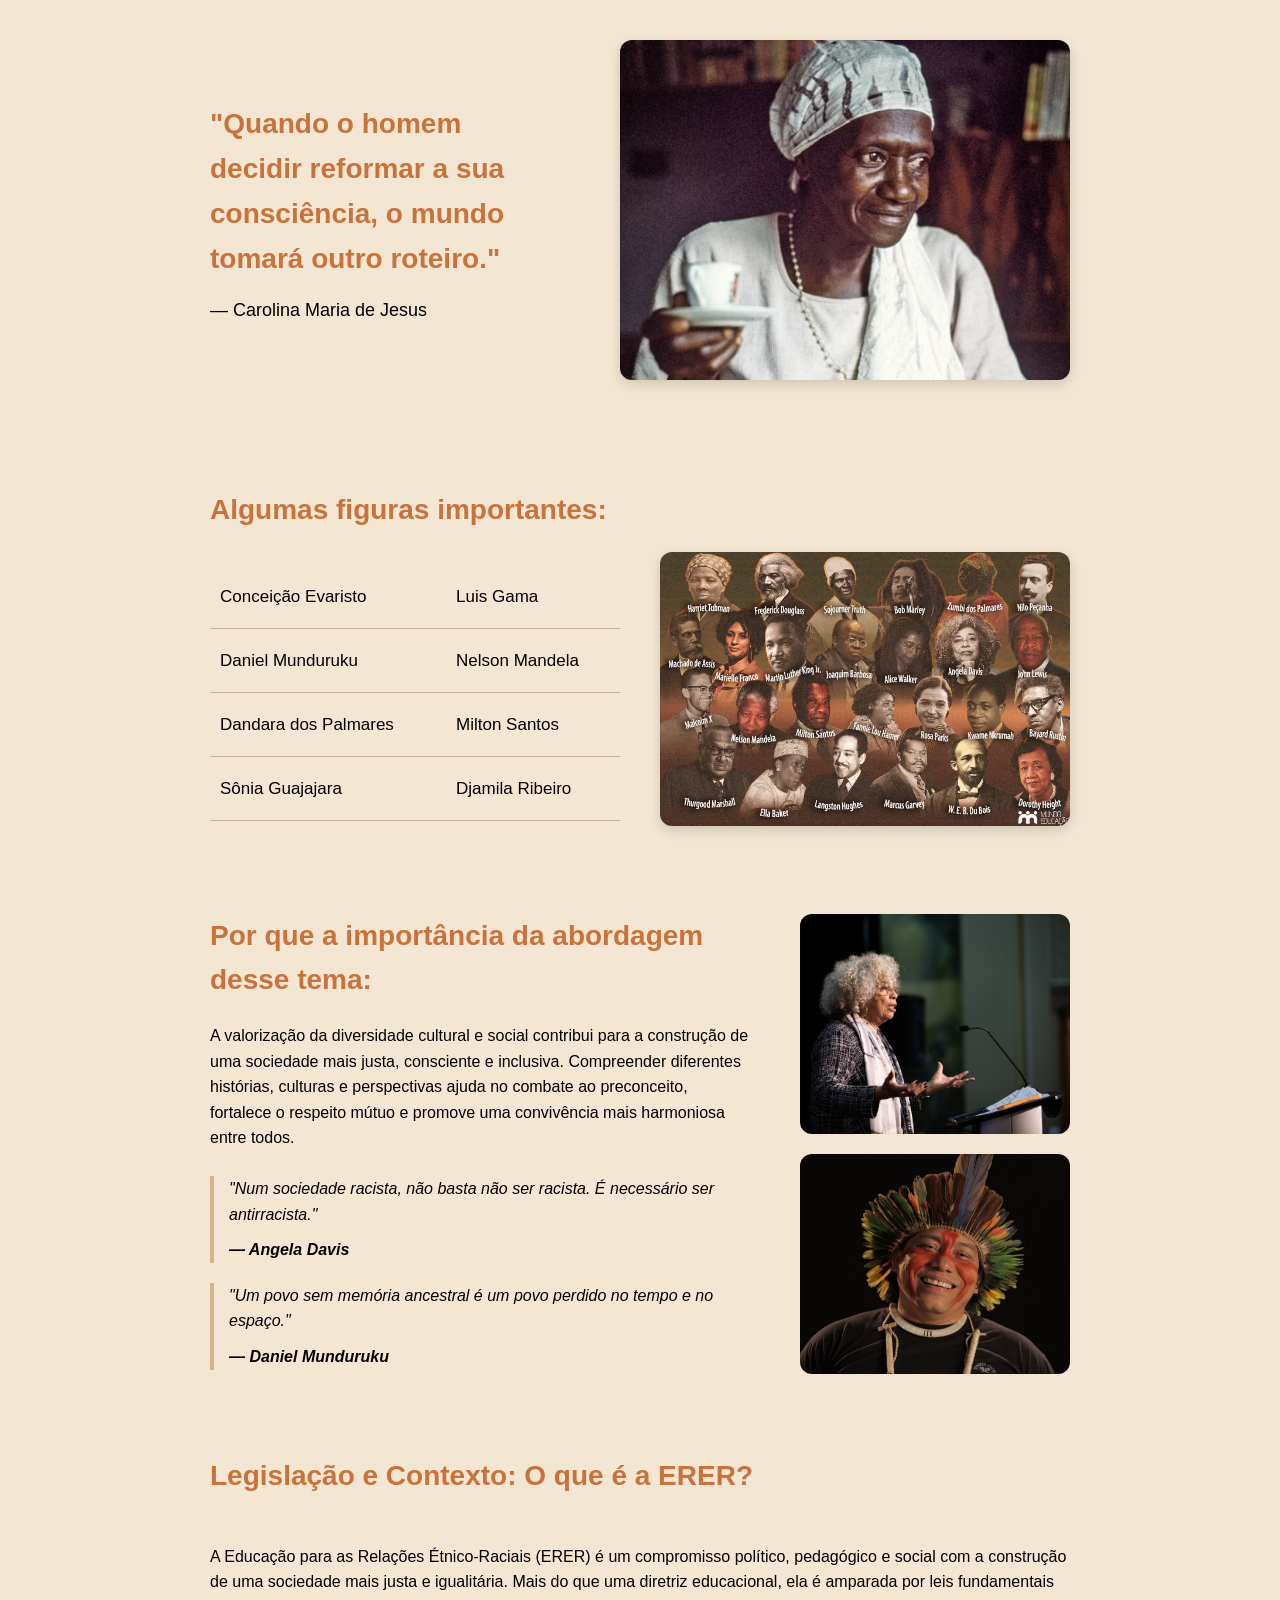
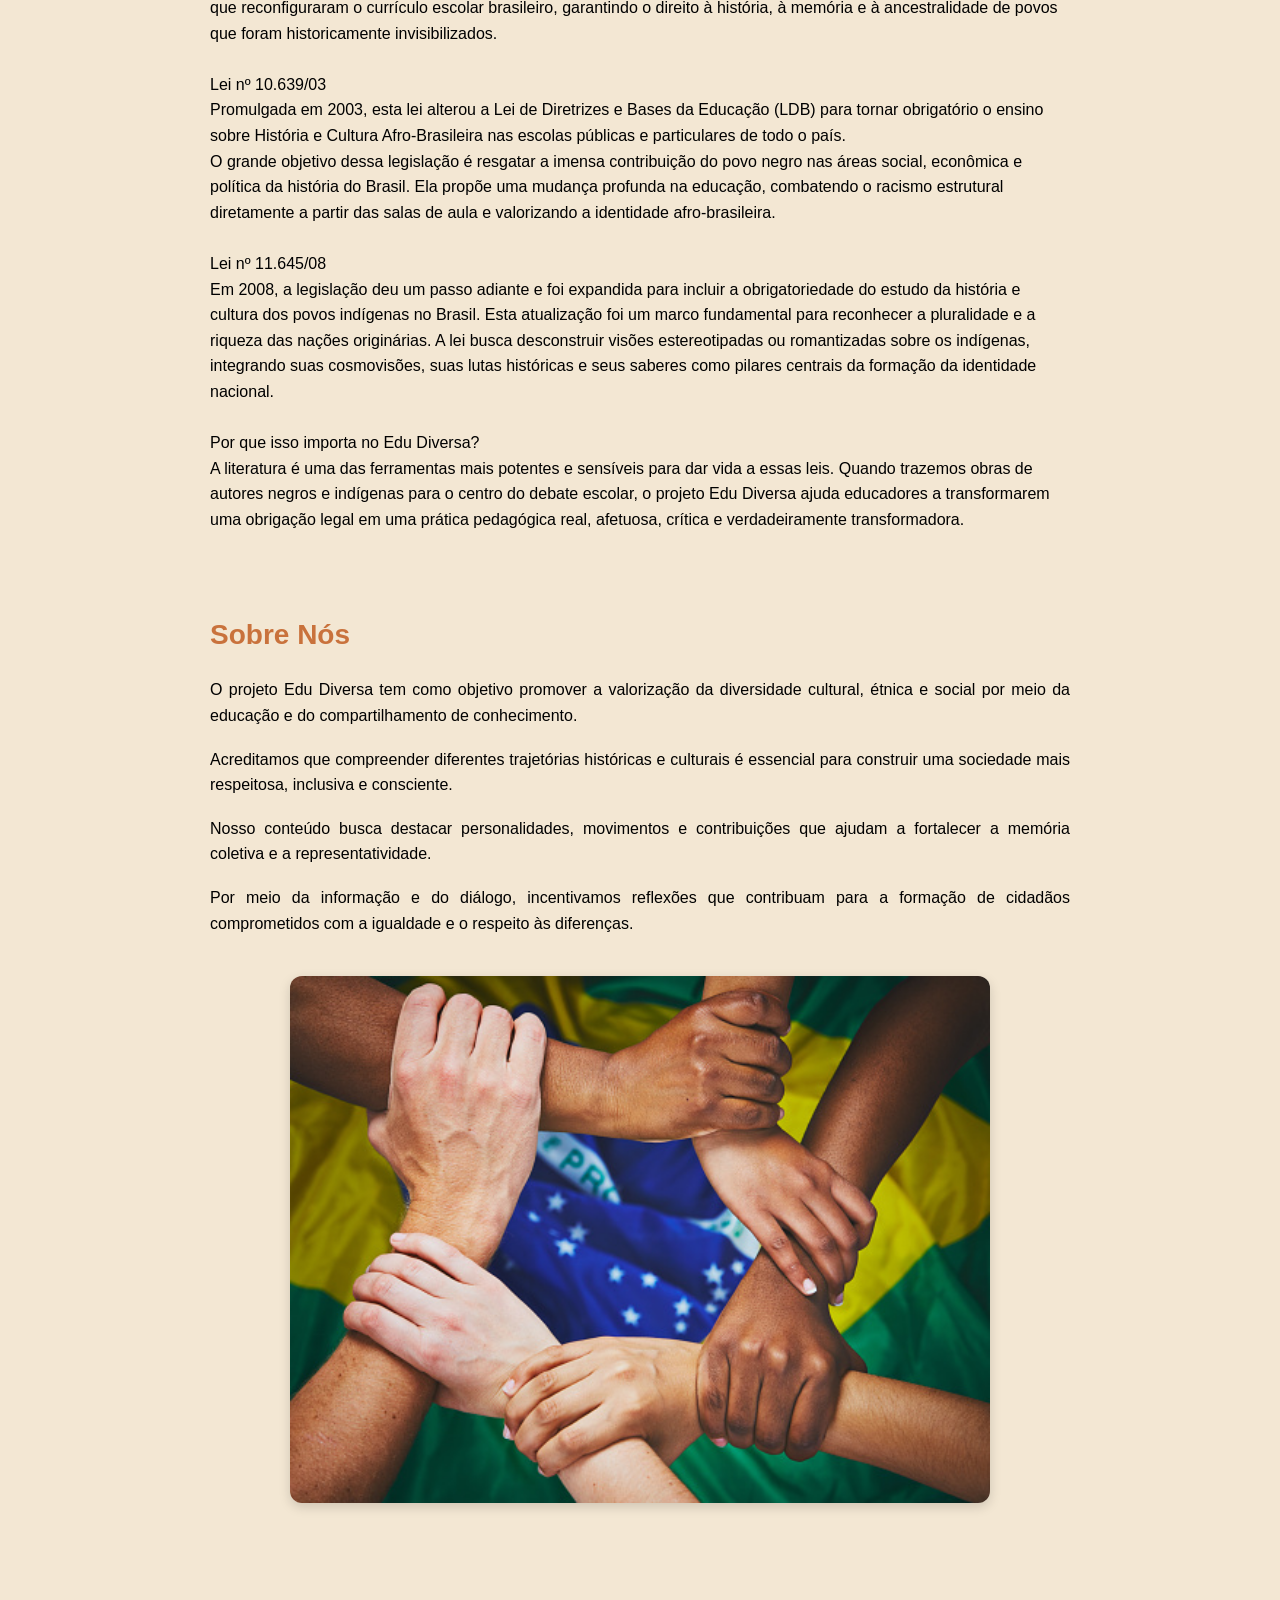
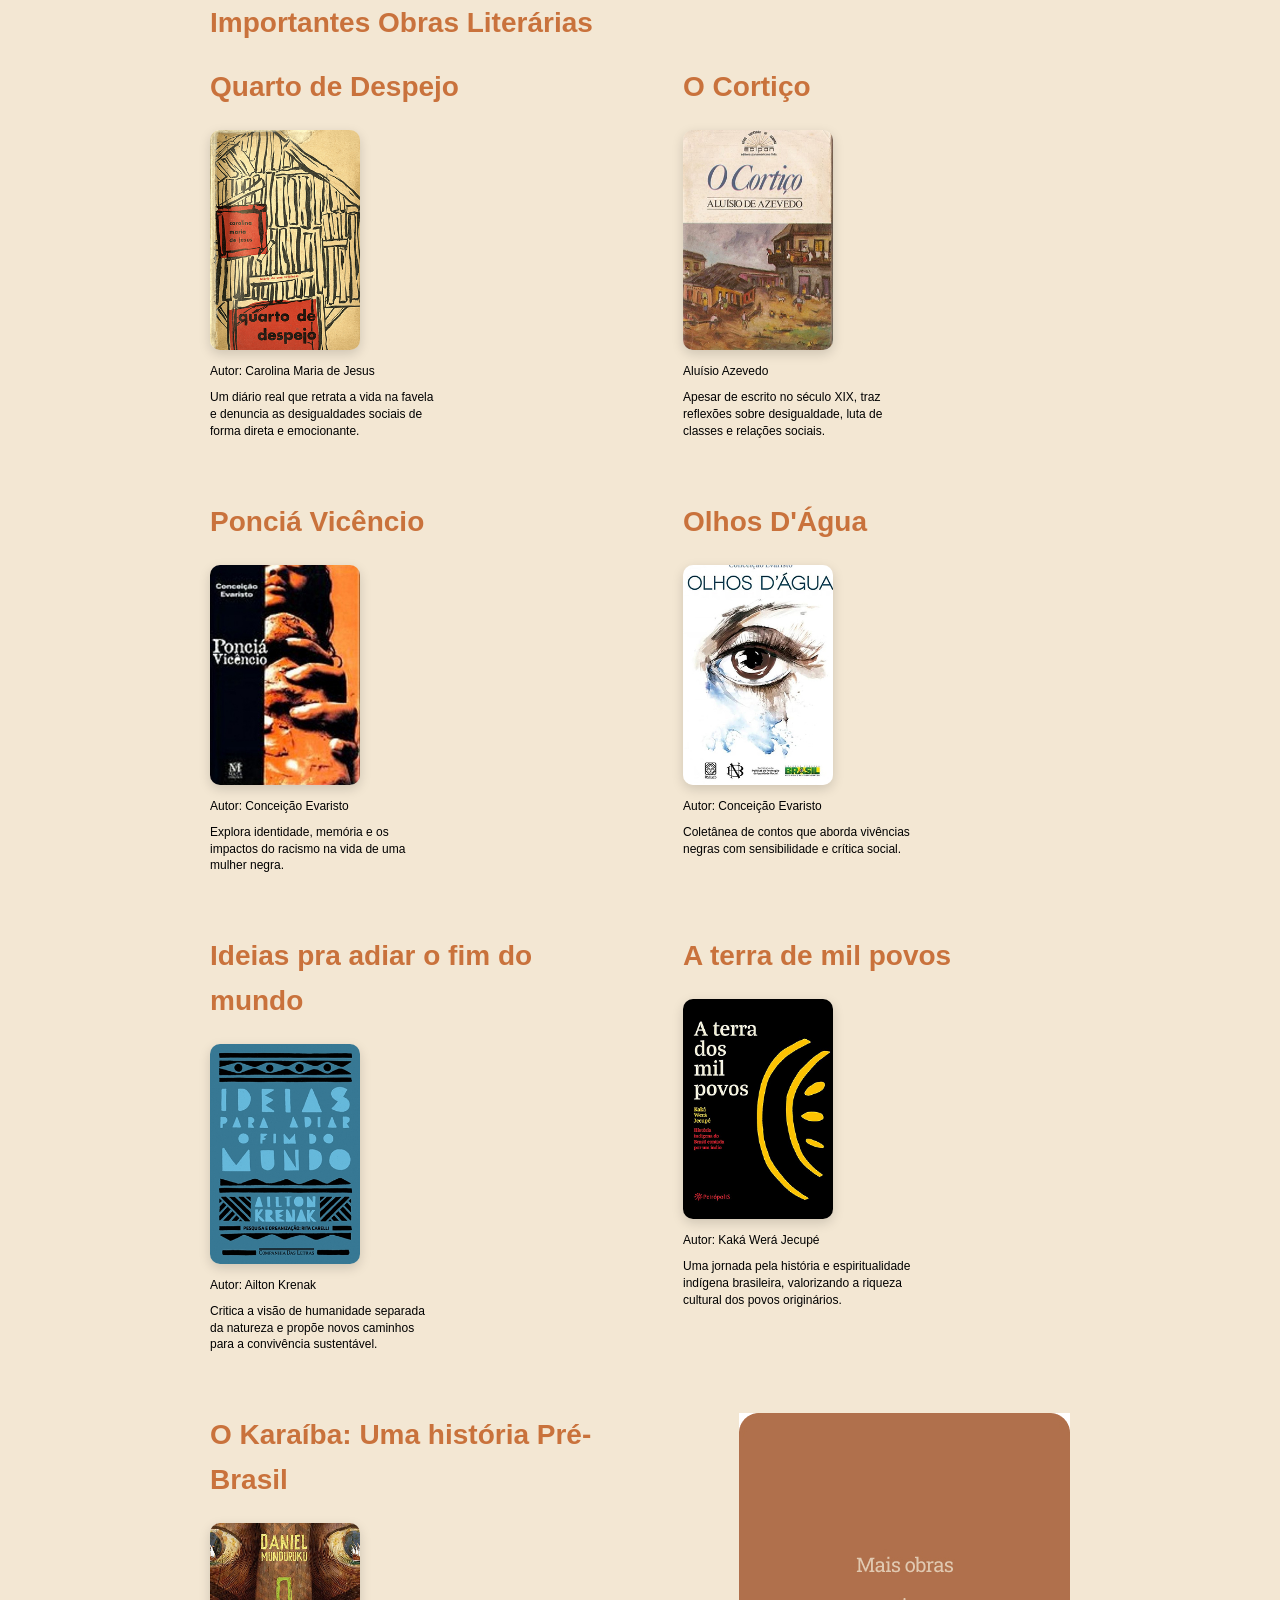
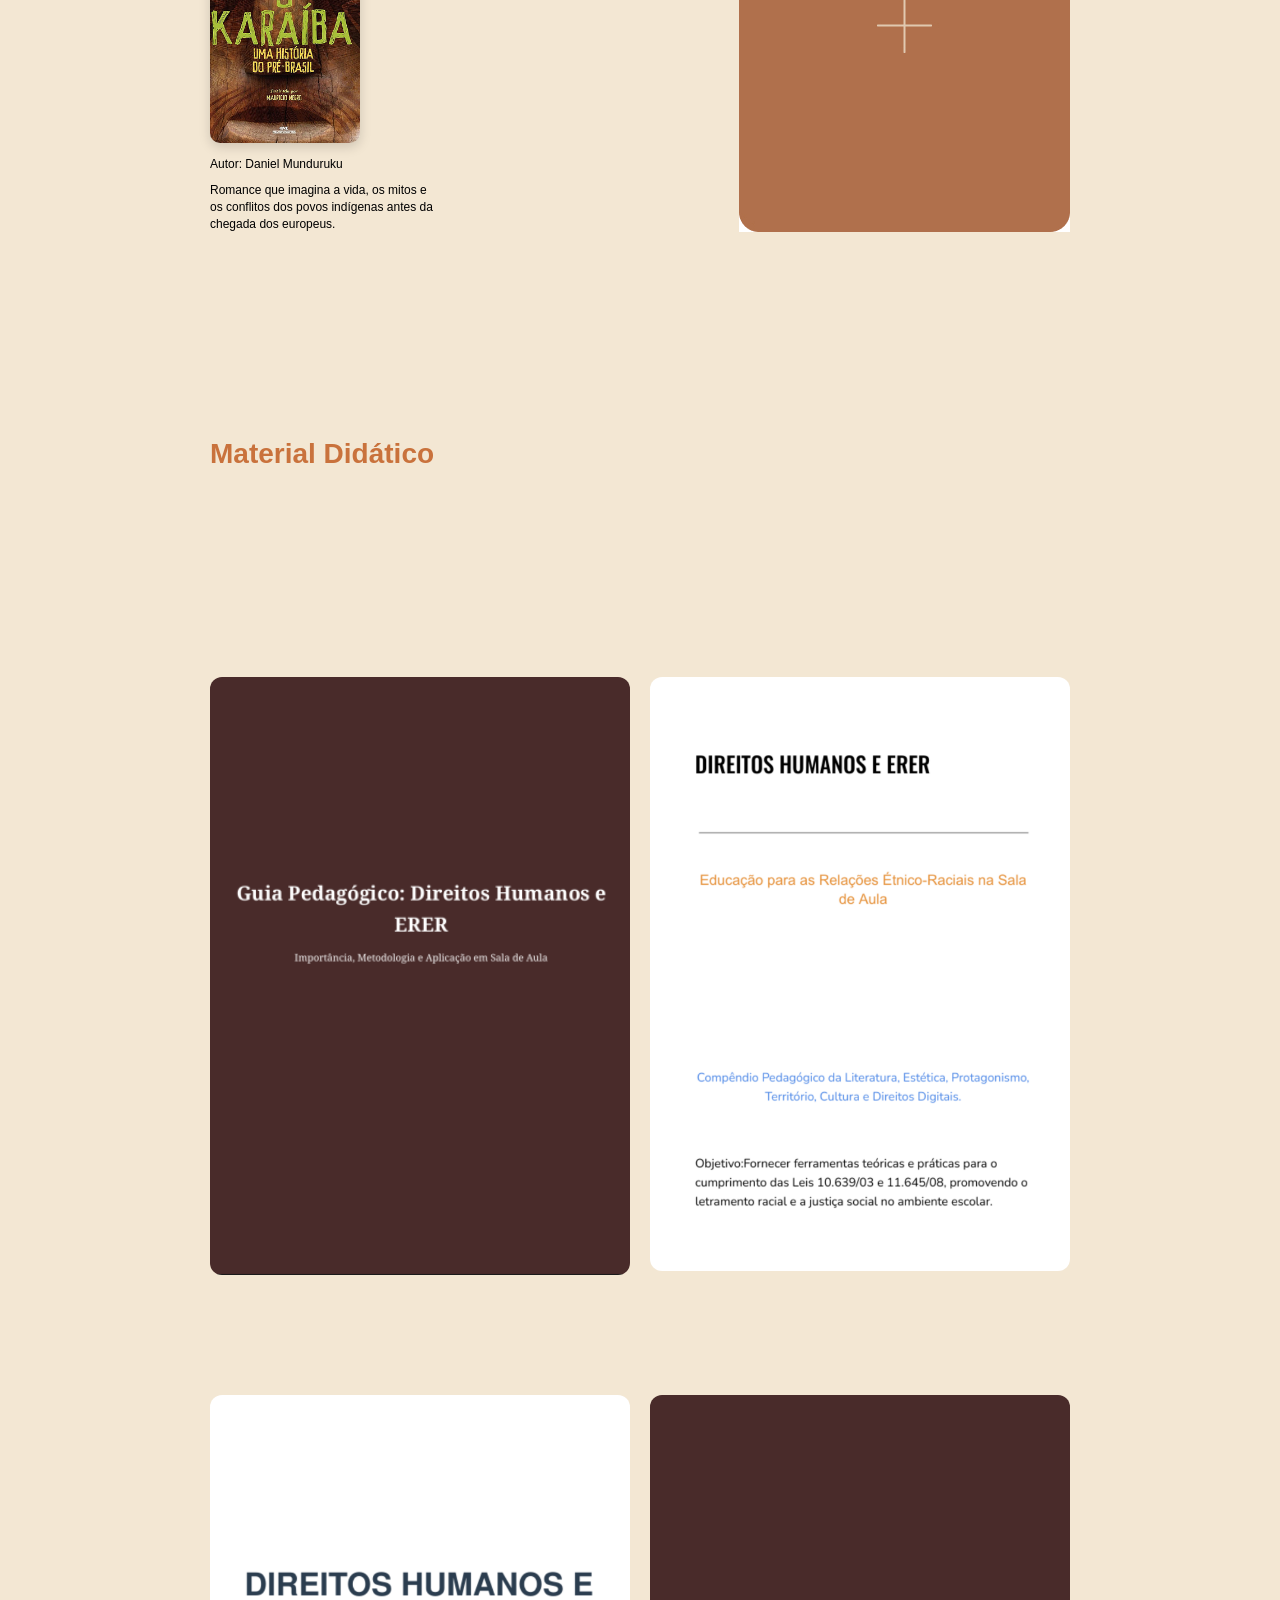
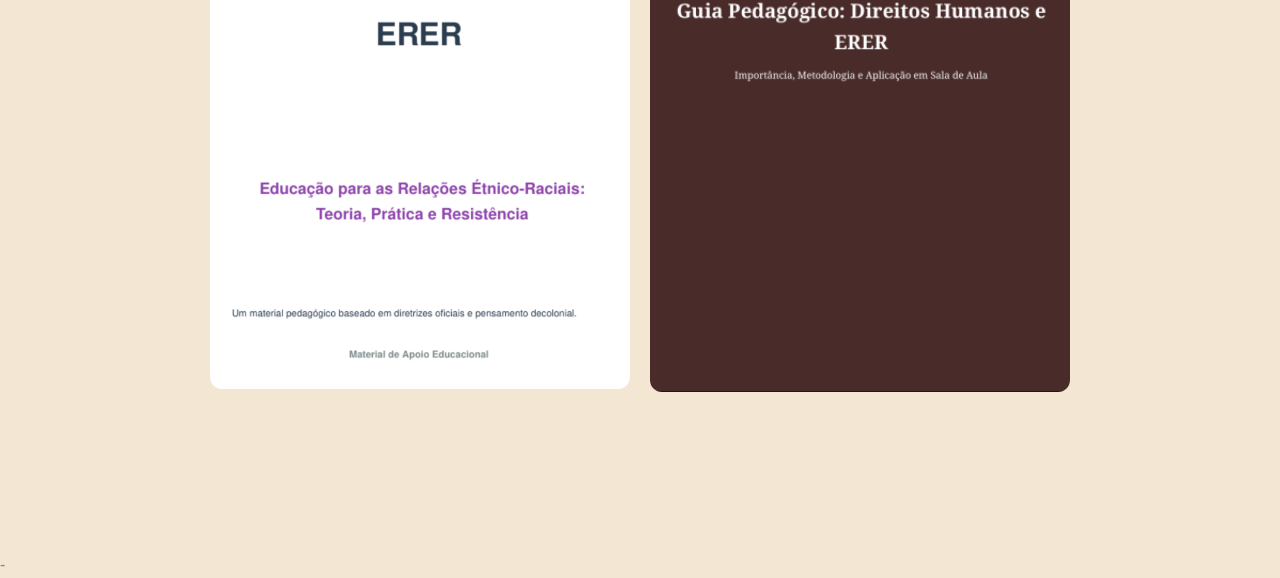
==== commit 459da39e: "." ====
--- a/bodyerer.html
+++ b/bodyerer.html
@@ -301,49 +301,46 @@
     </section>
 
     <section class="container">
+      <div class="materiais">
+        <div class="materiaisd"><h2>Material Didático</h2></div>
 
         <div class="materiais">
-            <div class="materiaisd"><h2>Material Didático</h2></div>
-
-      <div class="materiais"><a
-      href="https://drive.google.com/file/d/1FynhVx4uDmSRoGpUk-Dr-i6KZuyOgcnm/view?usp=sharing"
-      target="_blank"
-    >
-      <img
-        src="imgcopy/img/Guia_pedagogico.png"
-
-        alt="Material Didático"
-      />
-    </a>
-    
-    <a
-      href="https://drive.google.com/file/d/1FynhVx4uDmSRoGpUk-Dr-i6KZuyOgcnm/view?usp=sharing"
-      target="_blank"
-    >
-      <img
-        src="imgcopy/img/material_didatico (1).png"
-
-        alt="Material Didático"
-      />
-    </a>
-
-    <a href="" target="_blank">
-      <img
-        src="imgcopy/img/Direitos_humanos-erer.png"
-
-        alt="Material Didático"
-      />
-    </a>
-
-    <a href="pdf/material-didatico.pdf" target="_blank">
-      <img
-        src="imgcopy/img/Guia_pedagogico.png"
-        alt="Material Didático"
-      />
-    </a>
-</div>
-</div>
-</section>
+          <a
+            href="https://drive.google.com/file/d/1FynhVx4uDmSRoGpUk-Dr-i6KZuyOgcnm/view?usp=sharing"
+            target="_blank"
+          >
+            <img
+              src="imgcopy/img/Guia_pedagogico.png"
+              alt="Material Didático"
+            />
+          </a>
+
+          <a
+            href="https://drive.google.com/file/d/1FynhVx4uDmSRoGpUk-Dr-i6KZuyOgcnm/view?usp=sharing"
+            target="_blank"
+          >
+            <img
+              src="imgcopy/img/material_didatico.png"
+              alt="Material Didático"
+            />
+          </a>
+
+          <a href="" target="_blank">
+            <img
+              src="imgcopy/img/Direitos_humanos-erer.png"
+              alt="Material Didático"
+            />
+          </a>
+
+          <a href="pdf/material-didatico.pdf" target="_blank">
+            <img
+              src="imgcopy/img/Guia_pedagogico.png"
+              alt="Material Didático"
+            />
+          </a>
+        </div>
+      </div>
+    </section>
   </body>
 </html>
--+-
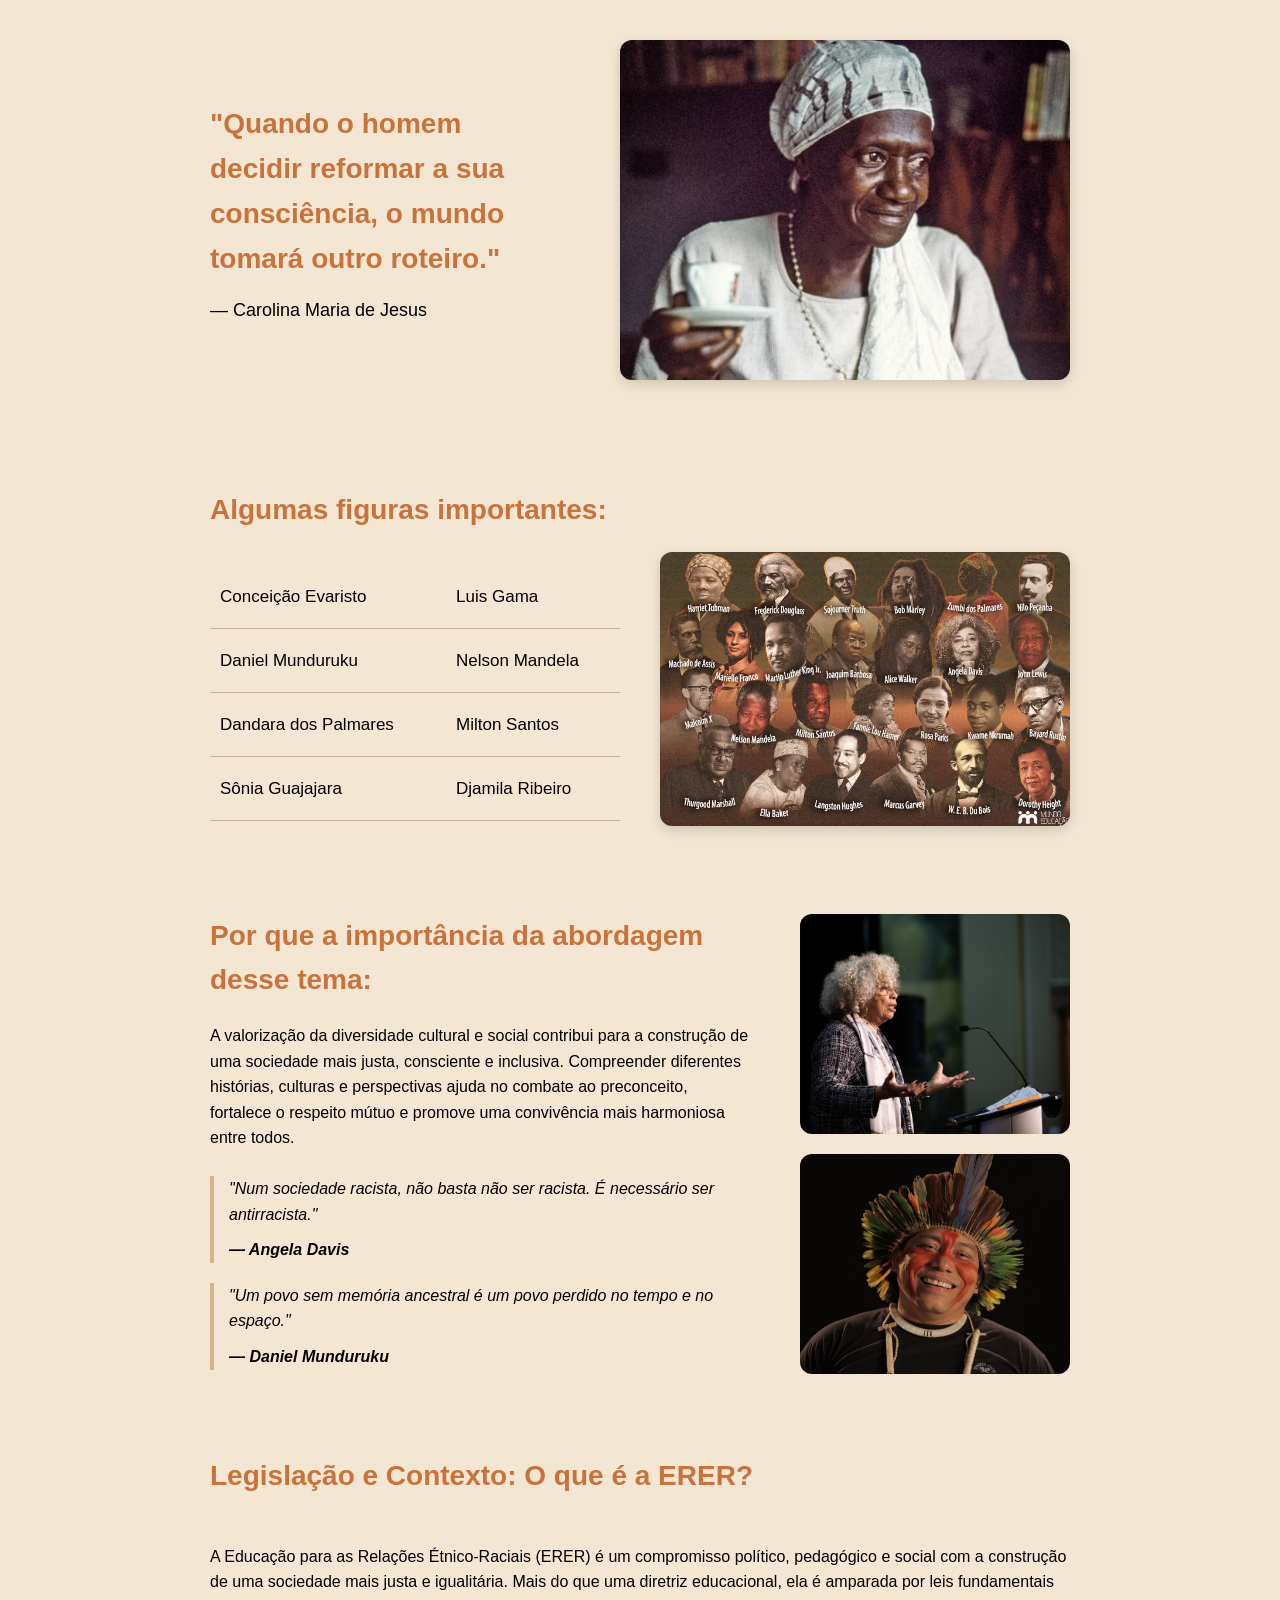
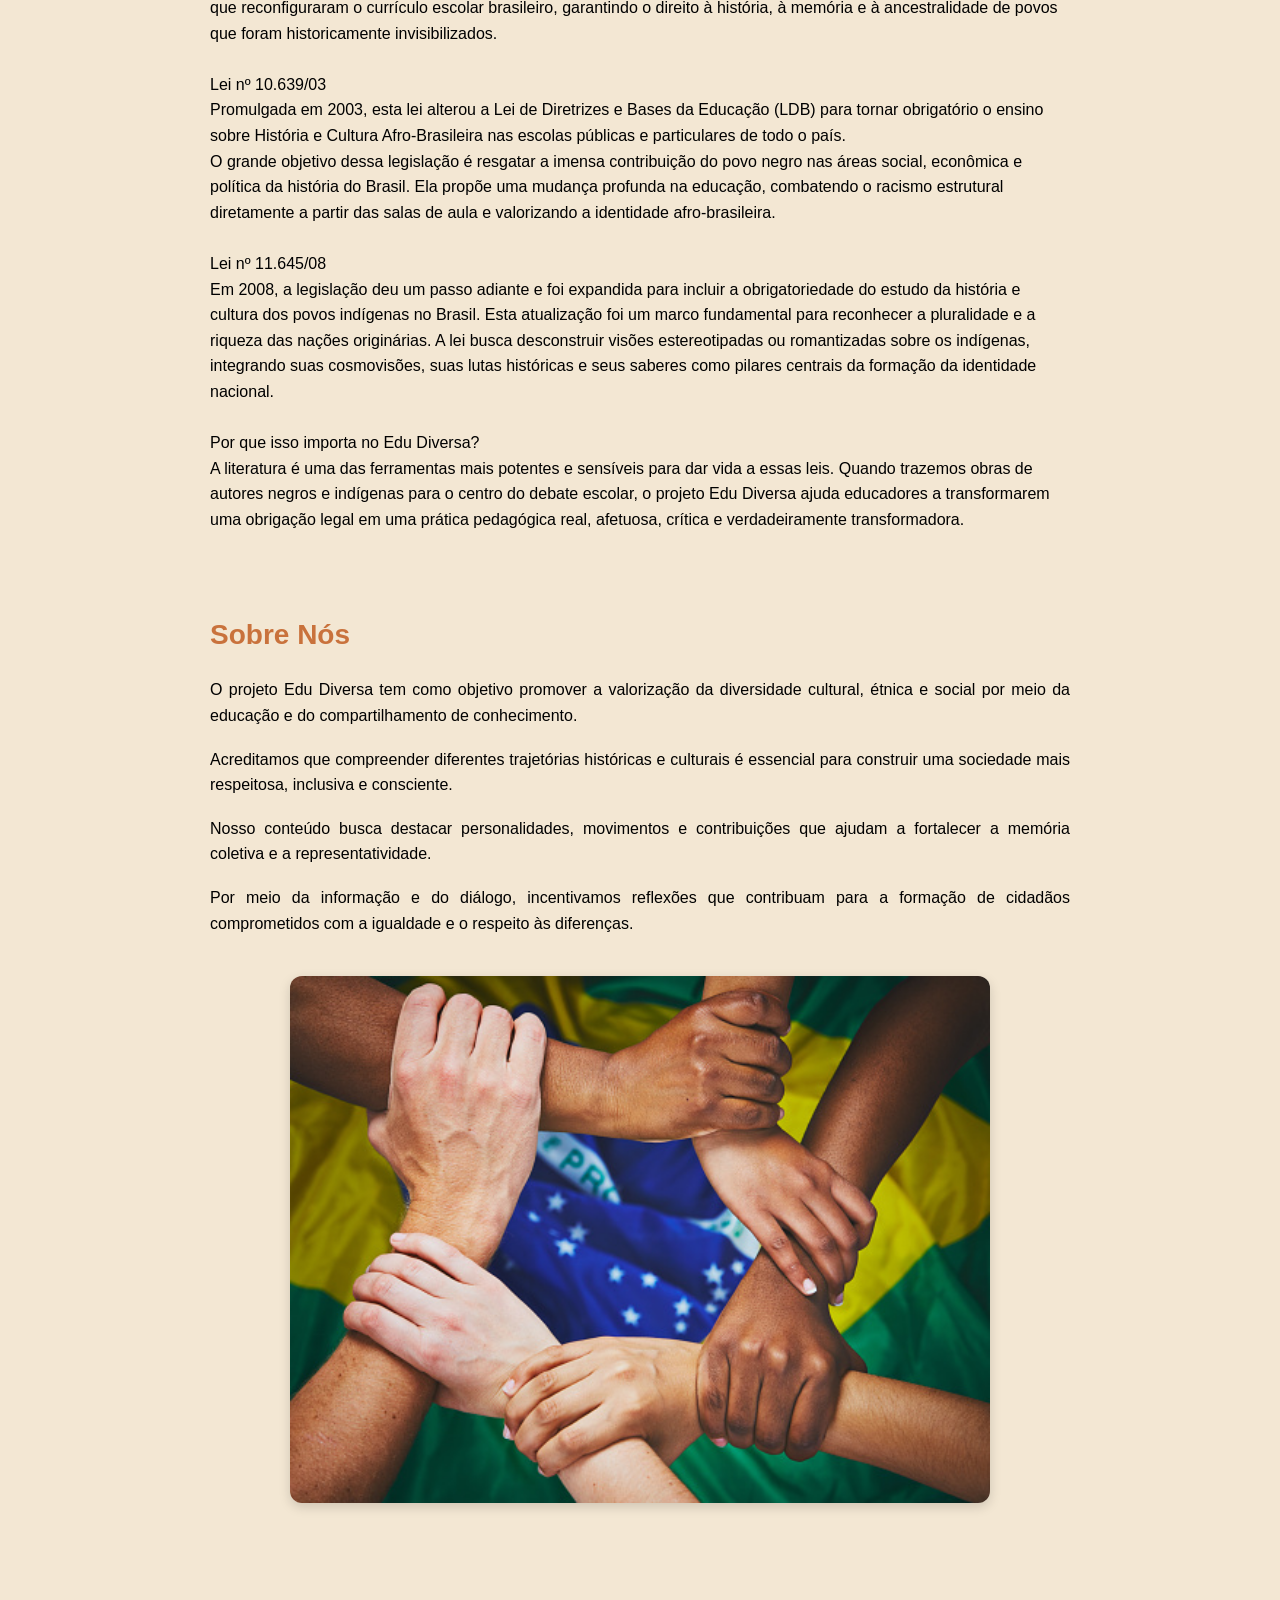
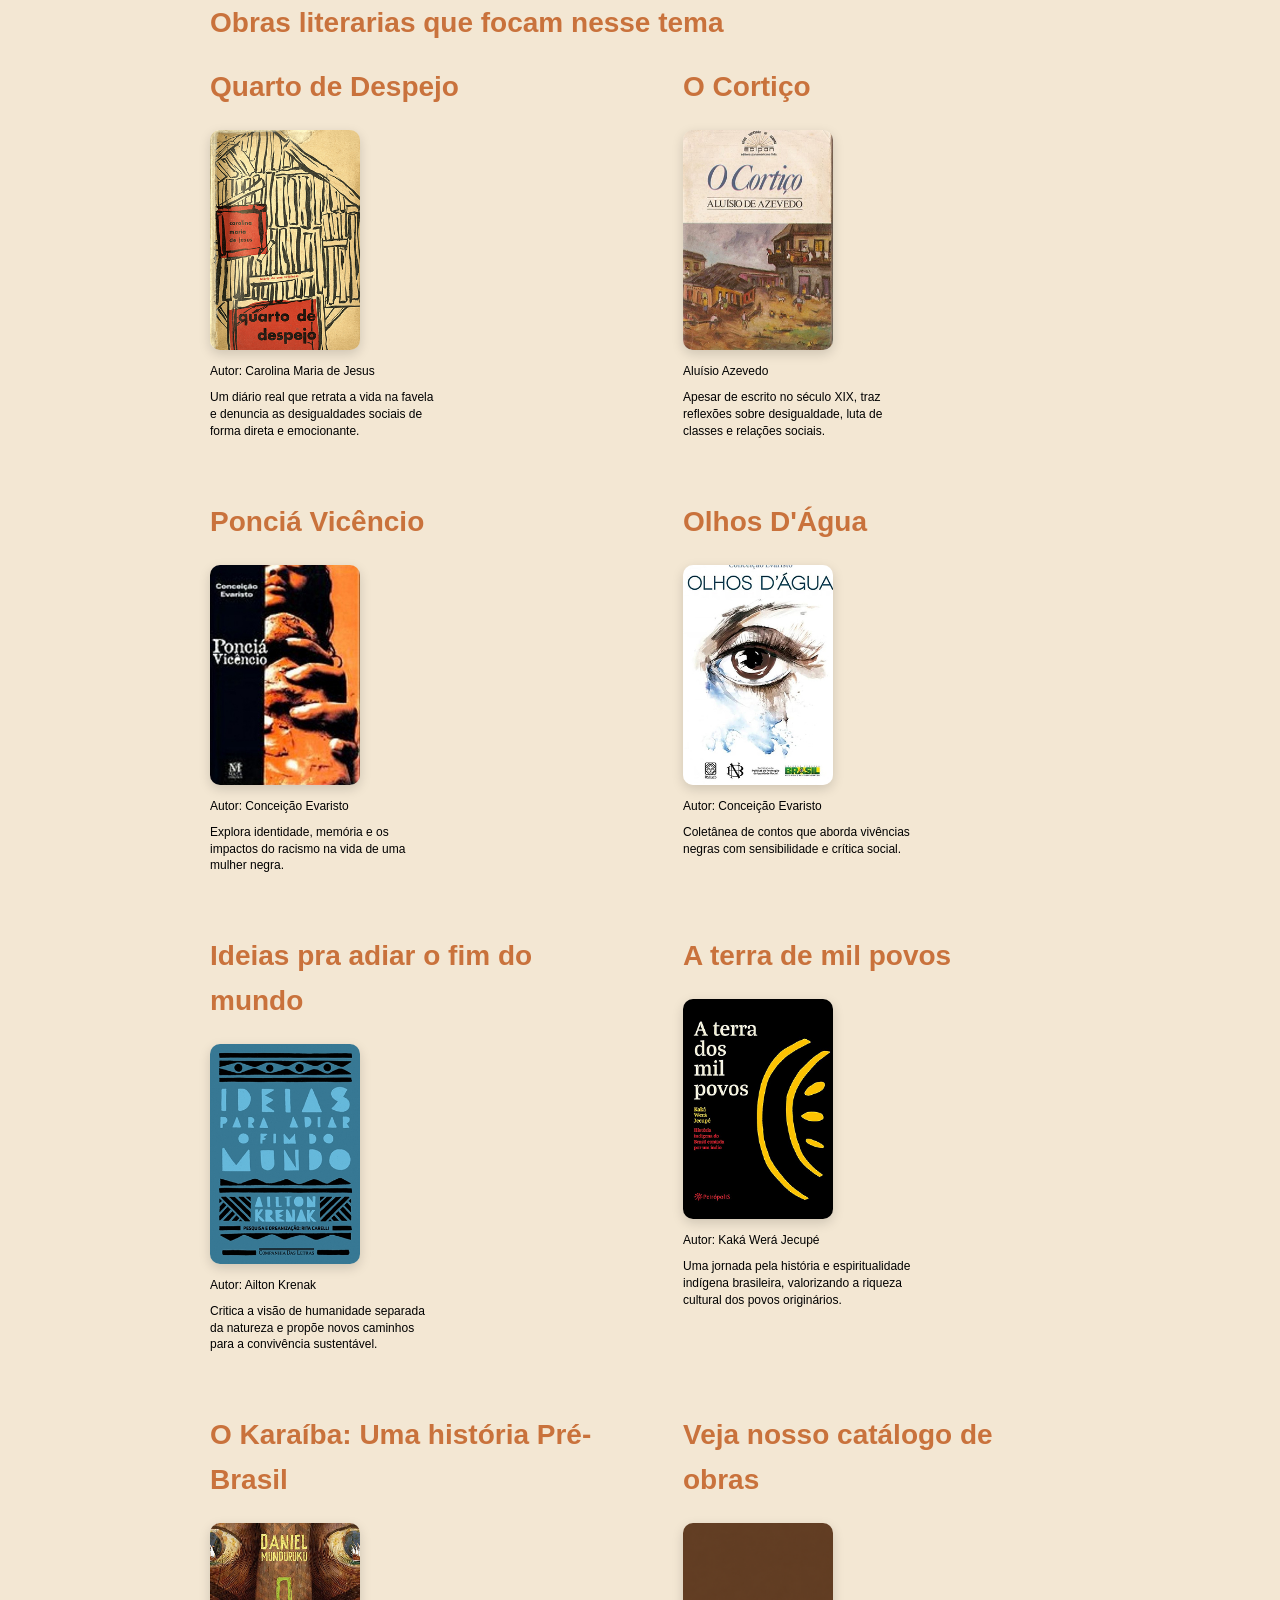
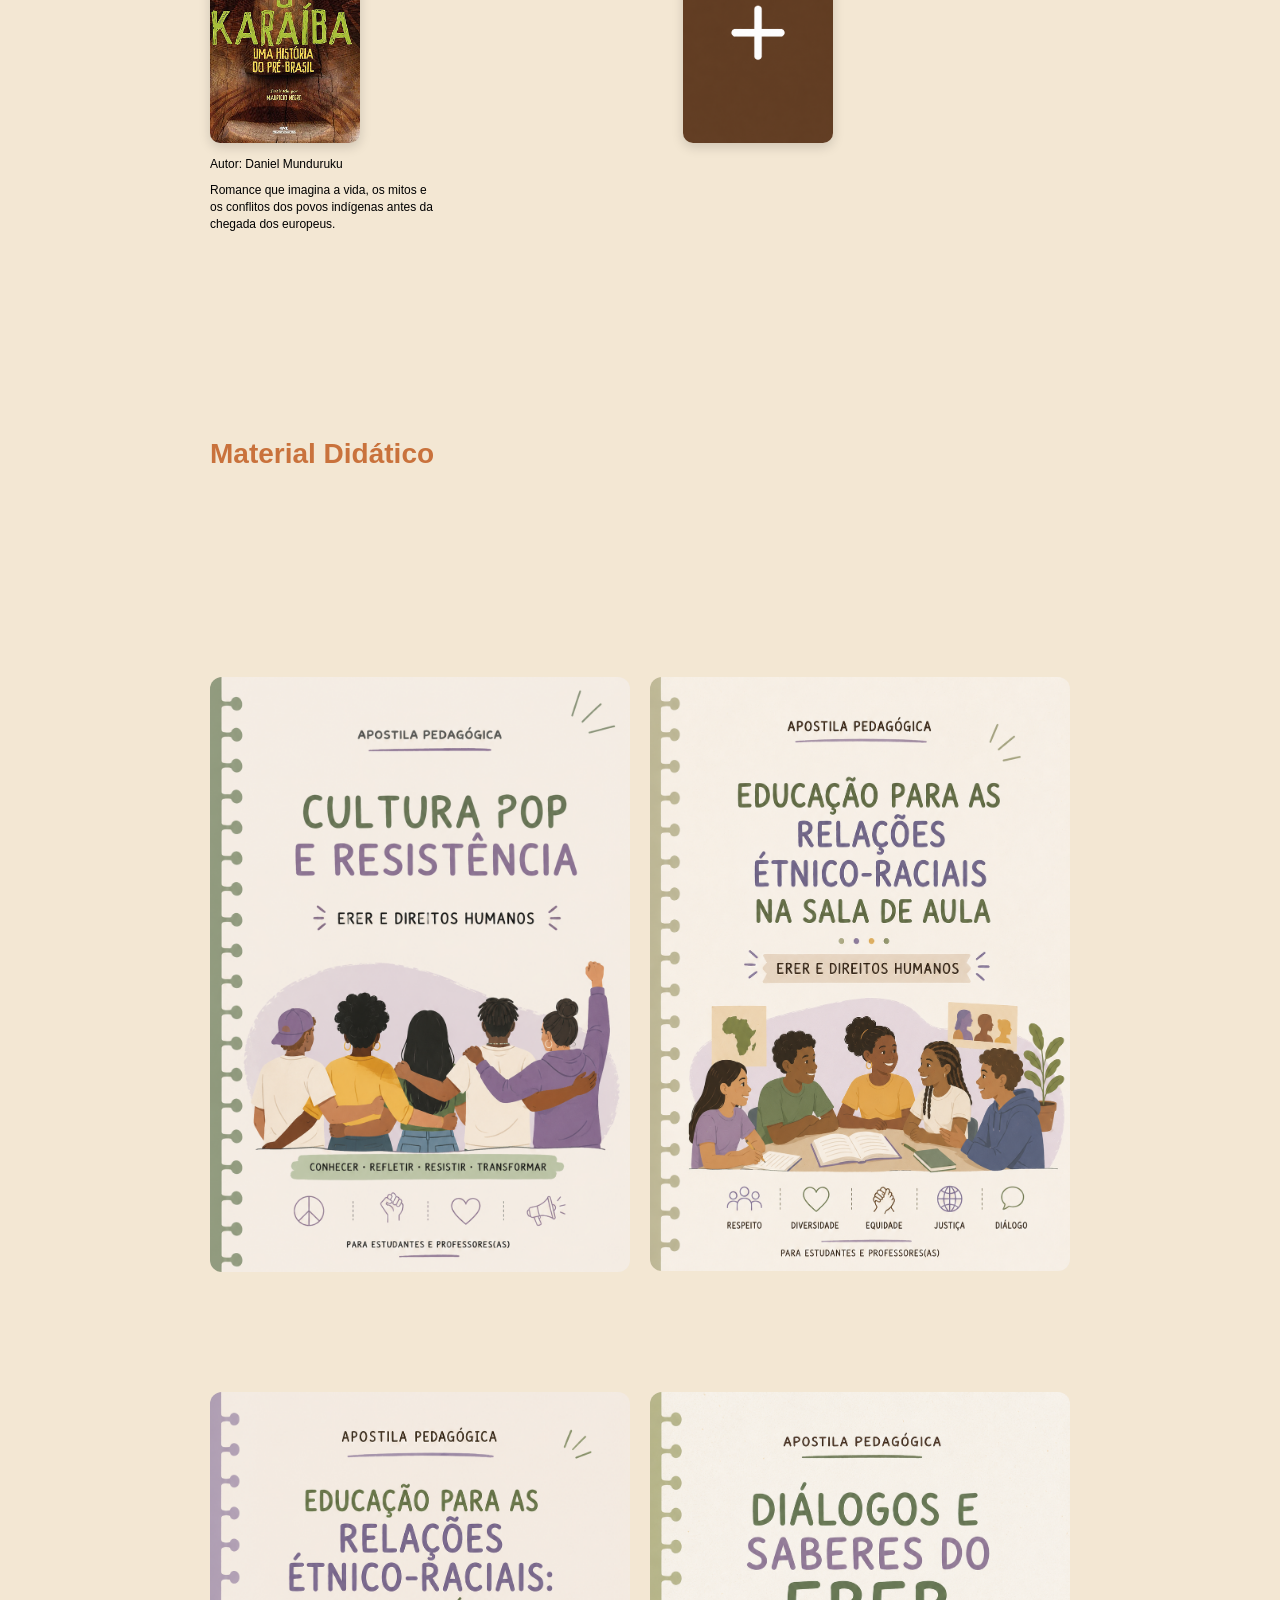
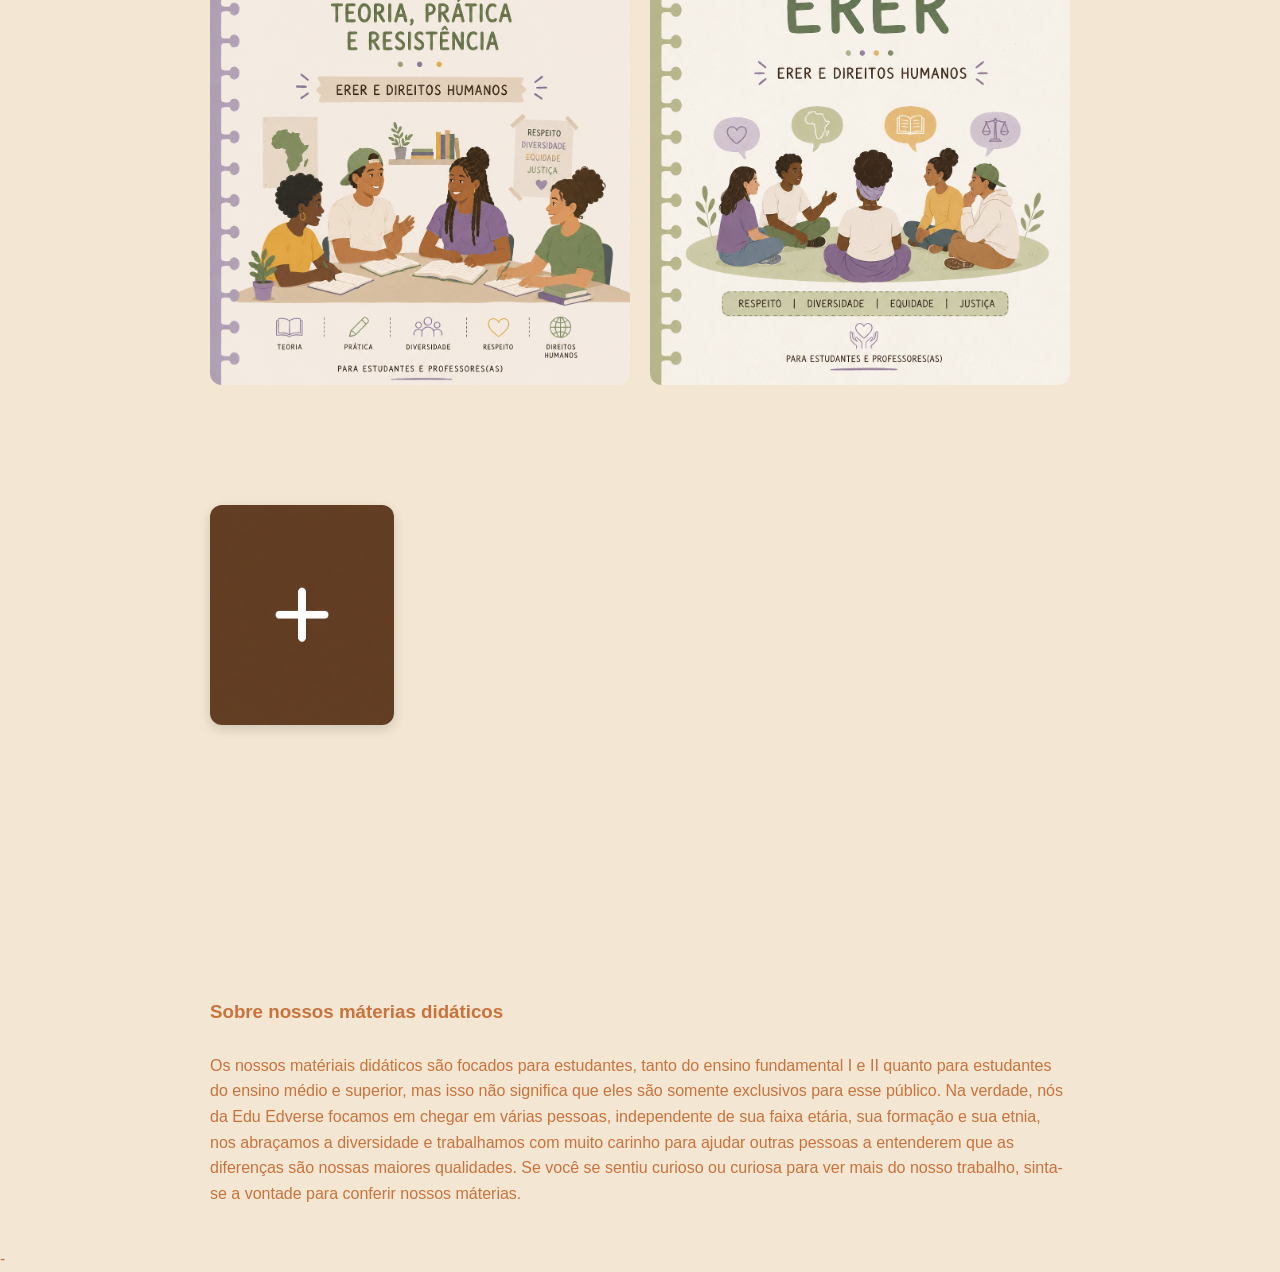
==== commit 827da6fc: "mudando" ====
--- a/bodyerer.html
+++ b/bodyerer.html
@@ -180,7 +180,7 @@
     </section>
 
     <section class="container">
-      <h2>Importantes Obras Literárias</h2>
+      <h2>Obras literarias que focam nesse tema</h2>
 
       <section class="catalogo">
         <!-- Livro 1 -->
@@ -294,9 +294,14 @@
         </section>
 
         <!-- Card Mais Obras -->
+         <section class="livro">
+          <section class="catalogo">
+            <h2>Veja nosso catálogo de obras</h2>
         <a href="#">
-          <img src="imgcopy/img/MaisObras.jpg" alt="Mais Obras" />
+          <img src="imgcopy/img/maisobras.png"  alt="Mais Obras" />
         </a>
+      </section>
+      </section>
       </section>
     </section>
 
@@ -306,40 +311,51 @@
 
         <div class="materiais">
           <a
-            href="https://drive.google.com/file/d/1FynhVx4uDmSRoGpUk-Dr-i6KZuyOgcnm/view?usp=sharing"
-            target="_blank"
-          >
+            href="https://docs.google.com/document/d/11mivft9hndOkuwOo2tjmHhTWKBJn5HG2E8DdsBqtQTA/edit?usp=sharing"
+            target="_blank">
             <img
-              src="imgcopy/img/Guia_pedagogico.png"
+              src="imgcopy/img/apostila_cultura.png"
+              alt="Material Didático"/>
+          </a>
+
+          <a
+            href="https://docs.google.com/document/d/18PncUnco6mL2P0r2jUttw6mUa8BH92NHGYHwVDso2ZQ/edit?usp=sharing" target="_blank">
+
+            <img
+              src="imgcopy/img/apostila_educacao.png"
+              alt="Material Didático"/>
+          </a>
+
+          <a href="https://docs.google.com/document/d/1Z4_IA4yHY-m1nnD0kAPLPEnjnXZNlv1-6geCS9lX2Zg/edit?usp=sharing" target="_blank">
+            <img
+              src="imgcopy/img/apostila_guia_pedagogico.png"
               alt="Material Didático"
             />
           </a>
 
-          <a
-            href="https://drive.google.com/file/d/1FynhVx4uDmSRoGpUk-Dr-i6KZuyOgcnm/view?usp=sharing"
-            target="_blank"
-          >
+          <a href="https://docs.google.com/document/d/1gfaPCeRPJrAIYOeWjAPofEPNepDJiO5Mwc3JEZa0EsY/edit?usp=sharing" target="_blank">
             <img
-              src="imgcopy/img/material_didatico.png"
+              src="imgcopy/img/apostila_dialogos.png"
               alt="Material Didático"
             />
           </a>
 
-          <a href="" target="_blank">
-            <img
-              src="imgcopy/img/Direitos_humanos-erer.png"
-              alt="Material Didático"
-            />
-          </a>
-
-          <a href="pdf/material-didatico.pdf" target="_blank">
-            <img
-              src="imgcopy/img/Guia_pedagogico.png"
-              alt="Material Didático"
-            />
-          </a>
-        </div>
-      </div>
+          <section class="livro">
+          <section class="catalogo1">
+        <a href="#">
+          <img src="imgcopy/img/maisobras.png"  alt="Mais Obras" />
+        </a>
+      </section>
+      </section>
+        </div>
+      </div>
+    </section>
+
+    <section class="container">
+      <h3>Sobre nossos máterias didáticos</h3><br>
+      <p>Os nossos matériais didáticos são focados para estudantes, tanto do ensino fundamental I e II quanto para estudantes do ensino médio e superior, mas isso não significa que eles são somente exclusivos para esse público. Na verdade, nós da Edu Edverse focamos em chegar em várias pessoas, independente de sua faixa etária, sua formação e sua etnia, nos abraçamos a diversidade e trabalhamos com muito carinho para ajudar outras pessoas a entenderem que as diferenças são nossas maiores qualidades. Se você se sentiu curioso ou curiosa para ver mais do nosso trabalho, sinta-se a vontade para conferir nossos máterias. 
+      </p>
+
     </section>
   </body>
 </html>
--- a/css copy/style.css
+++ b/css copy/style.css
@@ -211,6 +211,7 @@
     flex-wrap: wrap;
     justify-content: space-between;
     color: #000;
+    border-radius: 10px;
 }
 
 /* LIVROS */
@@ -225,7 +226,7 @@
 .livro h2 h3{
     font-size: 28px;
     font-family: Impact, Arial Black, sans-serif;
-    margin-bottom: 15px;
+    margin-bottom: 20px;
     line-height: 1.1;
 }
 
